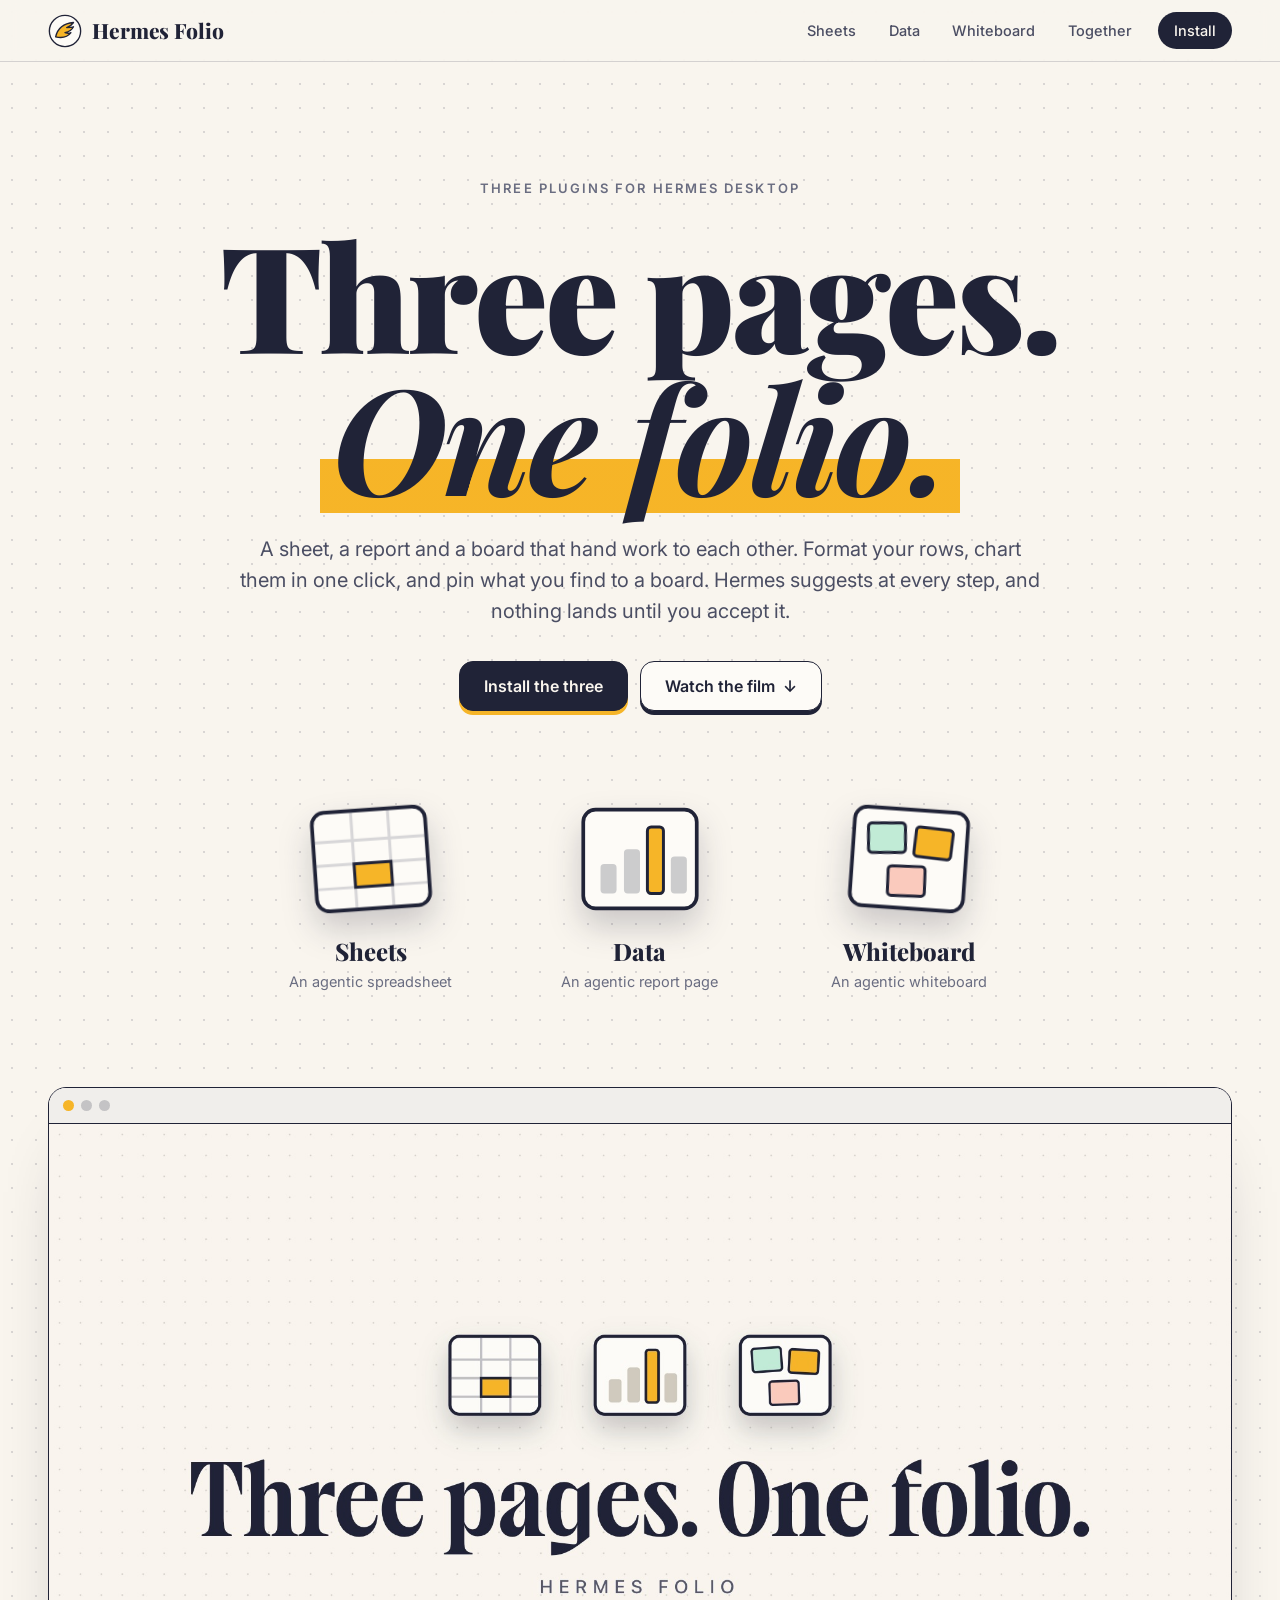
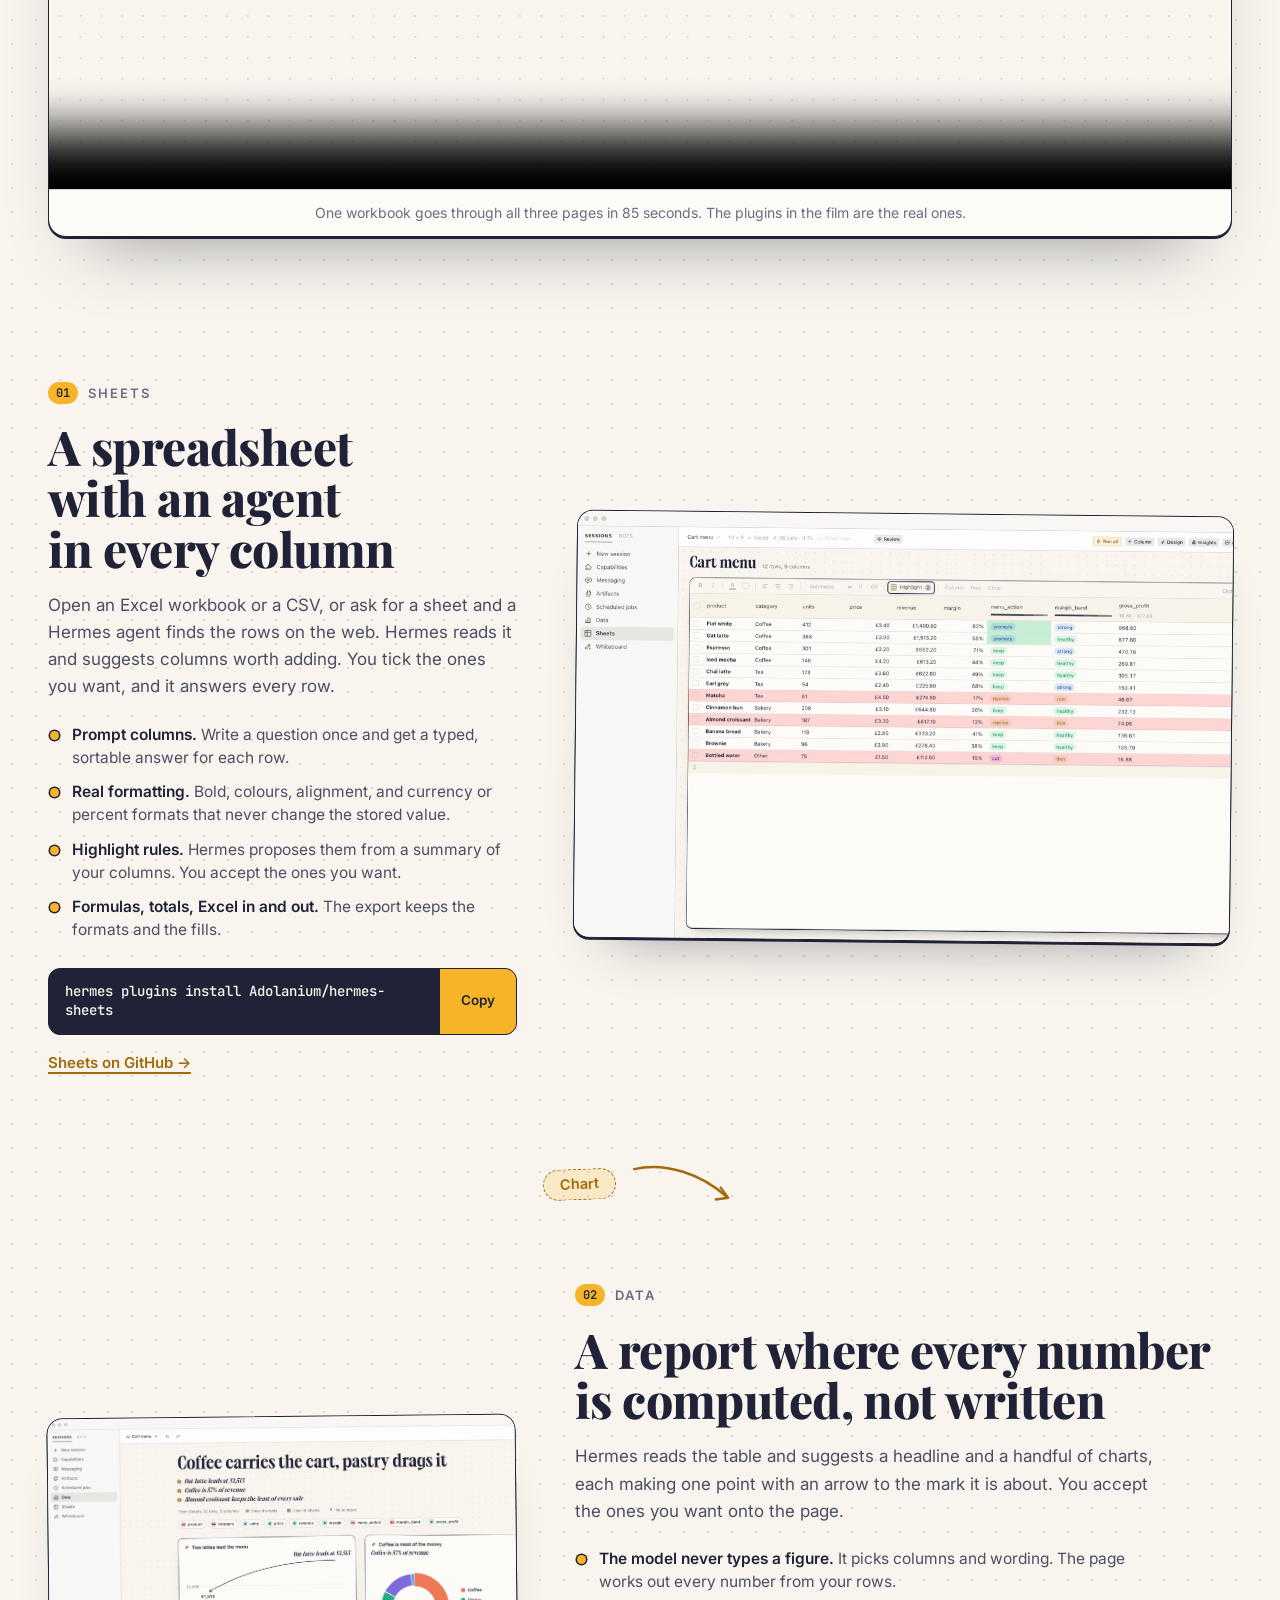
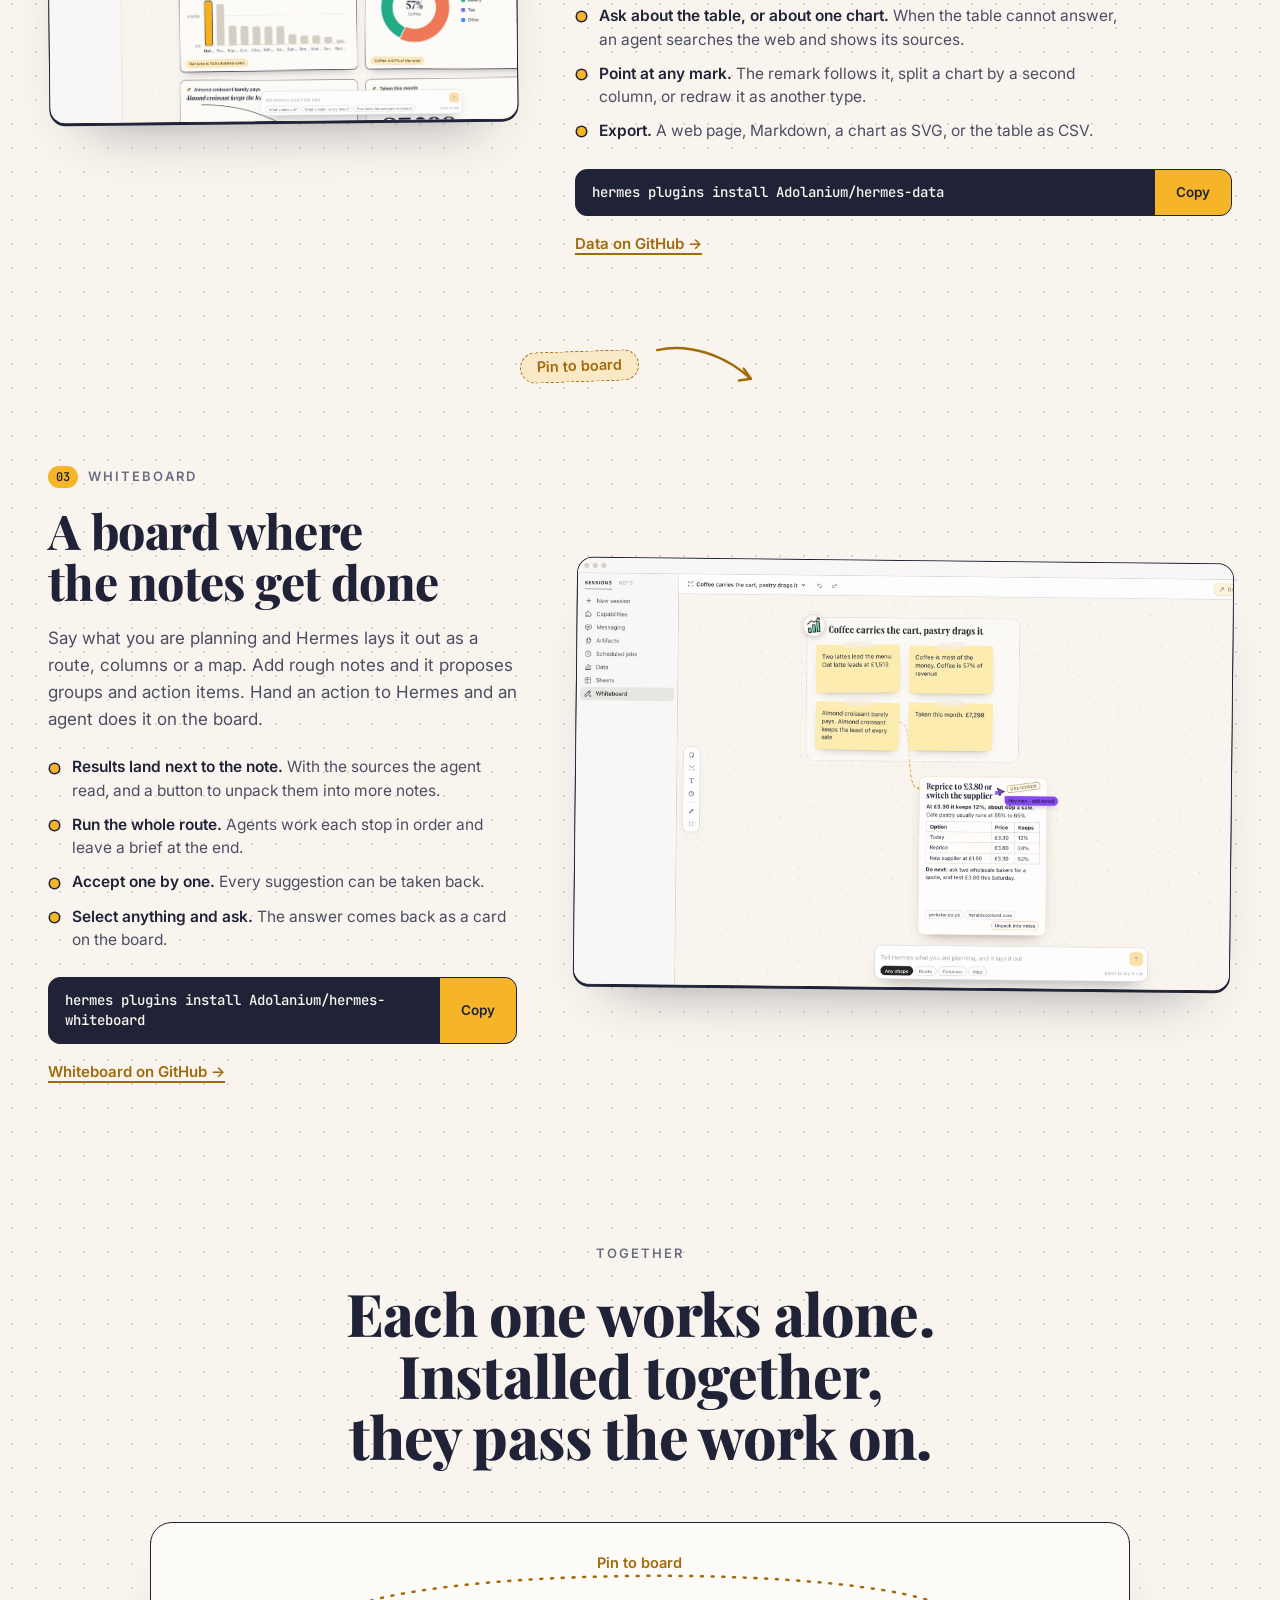
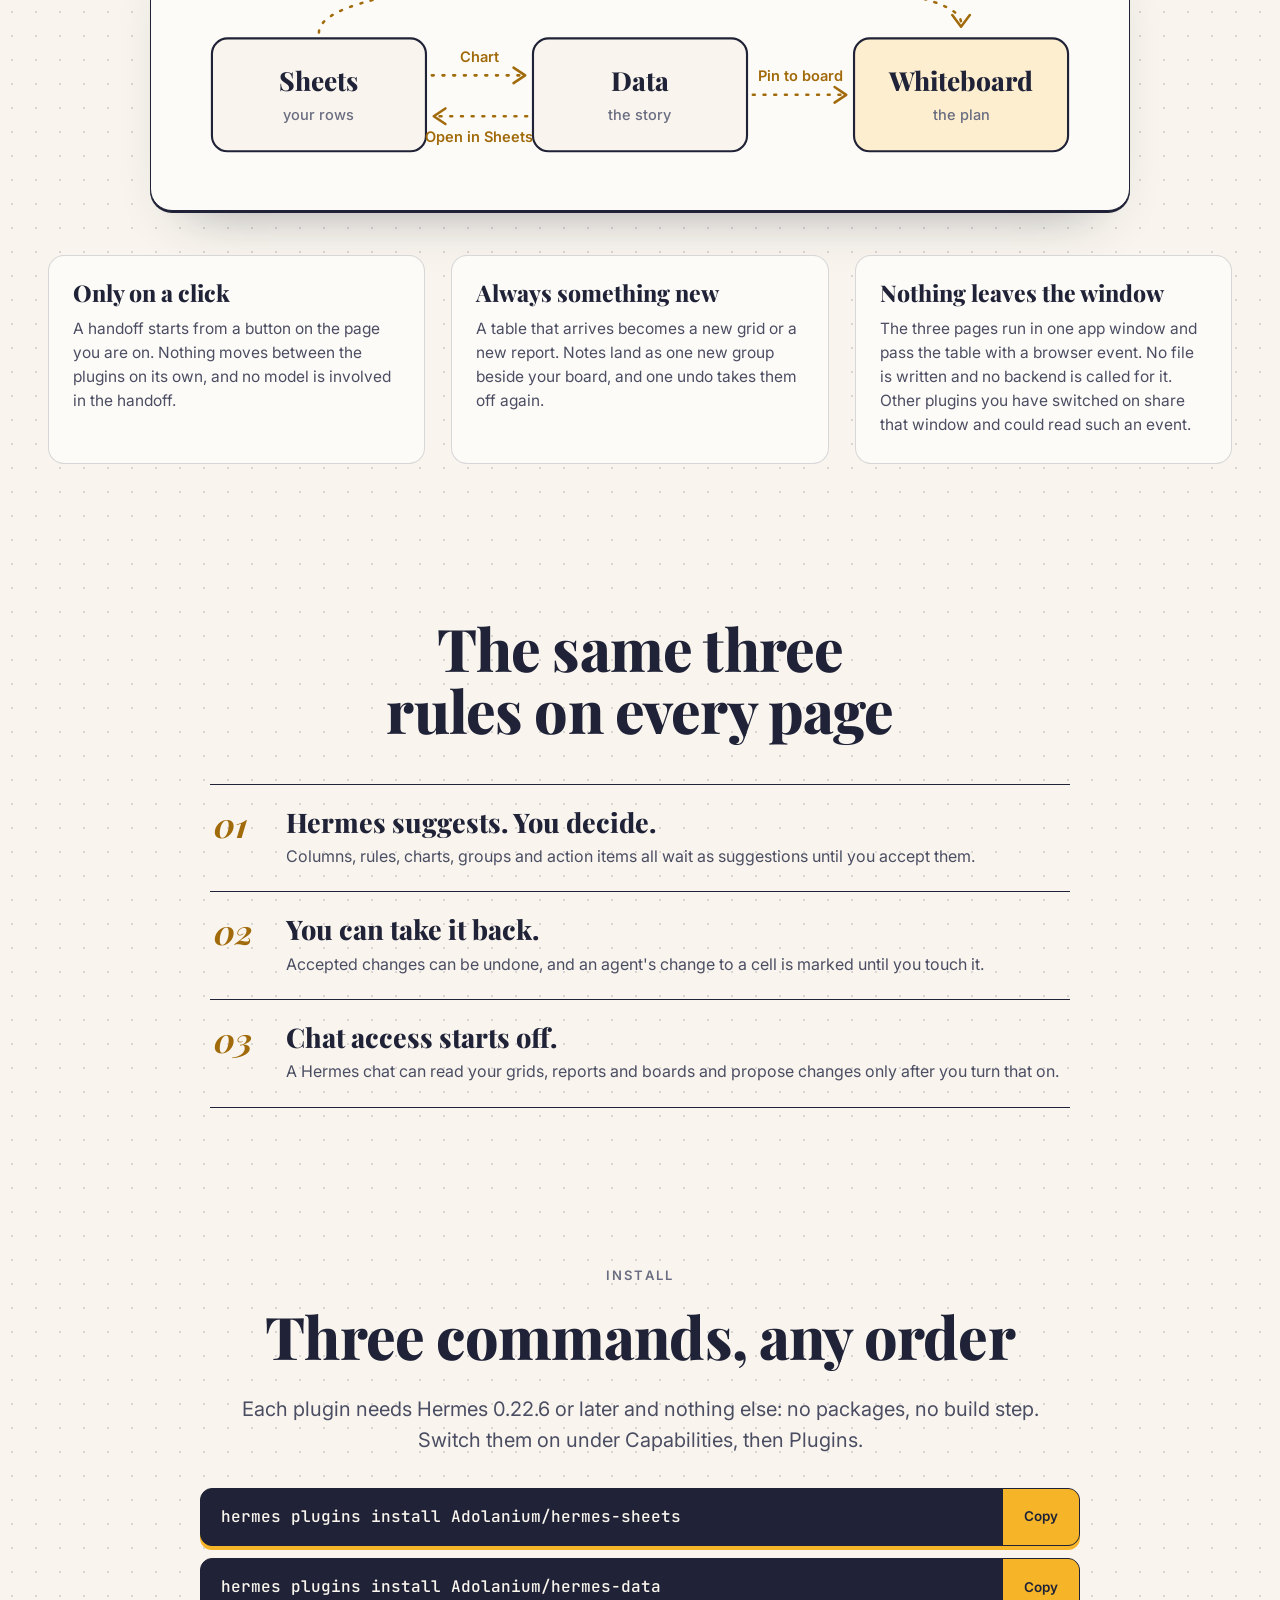
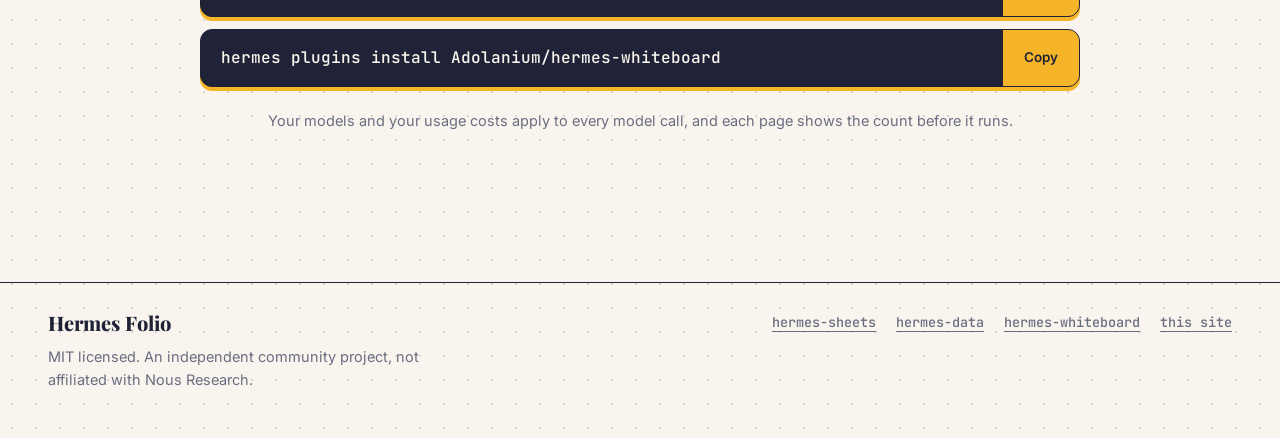
==== index.html @ 2a972bd6 "Hermes Folio: a site for Sheets, Data and Whiteboard" ====
<!doctype html>
<html lang="en">
<head>
<meta charset="utf-8">
<meta name="viewport" content="width=device-width, initial-scale=1">
<title>Hermes Folio: Sheets, Data and Whiteboard for Hermes Desktop</title>
<meta name="description" content="Three plugins for Hermes Desktop that hand work to each other. Format a sheet, chart it in one click, and pin the findings to a board. Hermes suggests, you decide.">
<meta property="og:title" content="Hermes Folio">
<meta property="og:description" content="Sheets, Data and Whiteboard for Hermes Desktop. Three pages, one folio.">
<meta property="og:image" content="https://adolanium.github.io/hermes-folio/assets/og.jpg">
<meta property="og:type" content="website">
<meta name="twitter:card" content="summary_large_image">
<link rel="icon" href="assets/mark.svg" type="image/svg+xml">
<link rel="preconnect" href="https://fonts.googleapis.com">
<link rel="preconnect" href="https://fonts.gstatic.com" crossorigin>
<link href="https://fonts.googleapis.com/css2?family=Playfair+Display:ital,wght@0,800;0,900;1,700&family=Inter:wght@400;500;600&family=JetBrains+Mono:wght@500&display=swap" rel="stylesheet">
<link rel="stylesheet" href="site.css">
</head>
<body>
<a class="skip" href="#main">Skip to content</a>

<header class="top">
  <a class="brand" href="#" aria-label="Hermes Folio, home">
    <svg viewBox="0 0 40 40" aria-hidden="true"><circle cx="20" cy="20" r="18.4" class="m-disc"/><path d="M9 27c2-9 9-16 21-17-2 3-5 5-8 6 3 0 6 0 8-1-2 4-6 6-10 7 3 1 5 1 7 0-3 4-9 7-18 5Z" class="m-wing"/></svg>
    <span>Hermes Folio</span>
  </a>
  <nav aria-label="Sections">
    <a href="#sheets">Sheets</a>
    <a href="#data">Data</a>
    <a href="#whiteboard">Whiteboard</a>
    <a href="#together">Together</a>
    <a href="#install" class="pill">Install</a>
  </nav>
</header>

<main id="main">
  <section class="hero">
    <p class="eyebrow">Three plugins for Hermes Desktop</p>
    <h1>Three pages.<br><em>One folio.</em></h1>
    <p class="lede">A sheet, a report and a board that hand work to each other. Format your rows, chart them in one click, and pin what you find to a board. Hermes suggests at every step, and nothing lands until you accept it.</p>
    <div class="actions">
      <a class="btn solid" href="#install">Install the three</a>
      <a class="btn line" href="#film">Watch the film <span aria-hidden="true">↓</span></a>
    </div>
    <ul class="trio" aria-label="The three plugins">
      <li><a href="#sheets"><svg viewBox="0 0 120 120" aria-hidden="true"><rect x="14" y="20" width="92" height="80" rx="10" class="t-paper"/><path d="M14 44h92M14 63h92M14 82h92M46 20v80M76 20v80" class="t-rule"/><rect x="46" y="63" width="30" height="19" class="t-gold"/></svg><b>Sheets</b><span>An agentic spreadsheet</span></a></li>
      <li><a href="#data"><svg viewBox="0 0 120 120" aria-hidden="true"><rect x="14" y="20" width="92" height="80" rx="10" class="t-paper"/><rect x="28" y="64" width="13" height="24" rx="3" class="t-bar"/><rect x="47" y="52" width="13" height="36" rx="3" class="t-bar"/><rect x="66" y="34" width="13" height="54" rx="3" class="t-gold"/><rect x="85" y="58" width="13" height="30" rx="3" class="t-bar"/></svg><b>Data</b><span>An agentic report page</span></a></li>
      <li><a href="#whiteboard"><svg viewBox="0 0 120 120" aria-hidden="true"><rect x="14" y="20" width="92" height="80" rx="10" class="t-paper"/><rect x="26" y="32" width="30" height="24" rx="3" class="t-mint" transform="rotate(-4 41 44)"/><rect x="64" y="34" width="30" height="24" rx="3" class="t-gold" transform="rotate(3 79 46)"/><rect x="44" y="66" width="30" height="24" rx="3" class="t-peach" transform="rotate(-2 59 78)"/></svg><b>Whiteboard</b><span>An agentic whiteboard</span></a></li>
    </ul>
  </section>

  <section class="film" id="film" aria-labelledby="film-h">
    <h2 id="film-h" class="sr">The film</h2>
    <figure class="window">
      <div class="chrome" aria-hidden="true"><i></i><i></i><i></i></div>
      <video controls playsinline preload="metadata" poster="assets/film-poster.jpg">
        <source src="assets/hermes-folio.mp4" type="video/mp4">
        Your browser cannot play this video. <a href="assets/hermes-folio.mp4">Download the film</a>.
      </video>
      <figcaption>One workbook goes through all three pages in 85 seconds. The plugins in the film are the real ones.</figcaption>
    </figure>
  </section>

  <section class="plugin" id="sheets" aria-labelledby="sheets-h">
    <div class="copy">
      <p class="eyebrow"><span class="num">01</span> Sheets</p>
      <h2 id="sheets-h">A spreadsheet with an agent in every column</h2>
      <p>Open an Excel workbook or a CSV, or ask for a sheet and a Hermes agent finds the rows on the web. Hermes reads it and suggests columns worth adding. You tick the ones you want, and it answers every row.</p>
      <ul class="points">
        <li><b>Prompt columns.</b> Write a question once and get a typed, sortable answer for each row.</li>
        <li><b>Real formatting.</b> Bold, colours, alignment, and currency or percent formats that never change the stored value.</li>
        <li><b>Highlight rules.</b> Hermes proposes them from a summary of your columns. You accept the ones you want.</li>
        <li><b>Formulas, totals, Excel in and out.</b> The export keeps the formats and the fills.</li>
      </ul>
      <div class="cmd"><code>hermes plugins install Adolanium/hermes-sheets</code><button type="button" data-copy="hermes plugins install Adolanium/hermes-sheets">Copy</button></div>
      <a class="more" href="https://github.com/Adolanium/hermes-sheets">Sheets on GitHub <span aria-hidden="true">→</span></a>
    </div>
    <figure class="shot"><img src="assets/sheets.jpg" width="2400" height="1322" loading="lazy" alt="The Sheets page: a coffee cart menu with pound and percent formats, three columns filled by Hermes, and two rows highlighted red by a rule"></figure>
  </section>

  <div class="hand" aria-hidden="true"><span>Chart</span><svg viewBox="0 0 120 40"><path d="M4 20C34 2 76 2 110 18" /><path d="M100 10l11 8-12 6" /></svg></div>

  <section class="plugin flip" id="data" aria-labelledby="data-h">
    <div class="copy">
      <p class="eyebrow"><span class="num">02</span> Data</p>
      <h2 id="data-h">A report where every number is computed, not written</h2>
      <p>Hermes reads the table and suggests a headline and a handful of charts, each making one point with an arrow to the mark it is about. You accept the ones you want onto the page.</p>
      <ul class="points">
        <li><b>The model never types a figure.</b> It picks columns and wording. The page works out every number from your rows.</li>
        <li><b>Ask about the table, or about one chart.</b> When the table cannot answer, an agent searches the web and shows its sources.</li>
        <li><b>Point at any mark.</b> The remark follows it, split a chart by a second column, or redraw it as another type.</li>
        <li><b>Export.</b> A web page, Markdown, a chart as SVG, or the table as CSV.</li>
      </ul>
      <div class="cmd"><code>hermes plugins install Adolanium/hermes-data</code><button type="button" data-copy="hermes plugins install Adolanium/hermes-data">Copy</button></div>
      <a class="more" href="https://github.com/Adolanium/hermes-data">Data on GitHub <span aria-hidden="true">→</span></a>
    </div>
    <figure class="shot"><img src="assets/data.jpg" width="2400" height="1322" loading="lazy" alt="The Data page: the headline Coffee carries the cart, pastry drags it, above charts of revenue by product and by category"></figure>
  </section>

  <div class="hand right" aria-hidden="true"><span>Pin to board</span><svg viewBox="0 0 120 40"><path d="M4 20C34 2 76 2 110 18" /><path d="M100 10l11 8-12 6" /></svg></div>

  <section class="plugin" id="whiteboard" aria-labelledby="whiteboard-h">
    <div class="copy">
      <p class="eyebrow"><span class="num">03</span> Whiteboard</p>
      <h2 id="whiteboard-h">A board where the notes get done</h2>
      <p>Say what you are planning and Hermes lays it out as a route, columns or a map. Add rough notes and it proposes groups and action items. Hand an action to Hermes and an agent does it on the board.</p>
      <ul class="points">
        <li><b>Results land next to the note.</b> With the sources the agent read, and a button to unpack them into more notes.</li>
        <li><b>Run the whole route.</b> Agents work each stop in order and leave a brief at the end.</li>
        <li><b>Accept one by one.</b> Every suggestion can be taken back.</li>
        <li><b>Select anything and ask.</b> The answer comes back as a card on the board.</li>
      </ul>
      <div class="cmd"><code>hermes plugins install Adolanium/hermes-whiteboard</code><button type="button" data-copy="hermes plugins install Adolanium/hermes-whiteboard">Copy</button></div>
      <a class="more" href="https://github.com/Adolanium/hermes-whiteboard">Whiteboard on GitHub <span aria-hidden="true">→</span></a>
    </div>
    <figure class="shot"><img src="assets/whiteboard.jpg" width="2400" height="1322" loading="lazy" alt="The Whiteboard page: four notes pinned from a report, and a result card an agent delivered next to one of them, with a small price table and its sources"></figure>
  </section>

  <section class="together" id="together" aria-labelledby="together-h">
    <p class="eyebrow">Together</p>
    <h2 id="together-h">Each one works alone. Installed together, they pass the work on.</h2>
    <div class="flow" role="img" aria-label="Sheets sends tables to Data with Chart and rows to Whiteboard with Pin to board. Data sends tables back to Sheets with Open in Sheets and chart findings to Whiteboard with Pin to board.">
      <svg viewBox="0 0 960 250" aria-hidden="true">
        <g class="f-node" transform="translate(40 96)"><rect width="220" height="116" rx="16"/><text x="110" y="54">Sheets</text><text x="110" y="84" class="f-sub">your rows</text></g>
        <g class="f-node" transform="translate(370 96)"><rect width="220" height="116" rx="16"/><text x="110" y="54">Data</text><text x="110" y="84" class="f-sub">the story</text></g>
        <g class="f-node gold" transform="translate(700 96)"><rect width="220" height="116" rx="16"/><text x="110" y="54">Whiteboard</text><text x="110" y="84" class="f-sub">the plan</text></g>
        <path class="f-line" d="M266 134h92"/><path class="f-tip" d="M350 126l12 8-12 8"/>
        <text x="315" y="120" class="f-label">Chart</text>
        <path class="f-line" d="M364 176h-92"/><path class="f-tip" d="M280 168l-12 8 12 8"/>
        <text x="315" y="202" class="f-label">Open in Sheets</text>
        <path class="f-line" d="M596 154h92"/><path class="f-tip" d="M680 146l12 8-12 8"/>
        <text x="645" y="140" class="f-label">Pin to board</text>
        <path class="f-line" d="M150 90C150 14 810 14 810 80"/><path class="f-tip" d="M801 72l9 12 9-12"/>
        <text x="480" y="24" class="f-label">Pin to board</text>
      </svg>
    </div>
    <div class="facts">
      <article>
        <h3>Only on a click</h3>
        <p>A handoff starts from a button on the page you are on. Nothing moves between the plugins on its own, and no model is involved in the handoff.</p>
      </article>
      <article>
        <h3>Always something new</h3>
        <p>A table that arrives becomes a new grid or a new report. Notes land as one new group beside your board, and one undo takes them off again.</p>
      </article>
      <article>
        <h3>Nothing leaves the window</h3>
        <p>The three pages run in one app window and pass the table with a browser event. No file is written and no backend is called for it. Other plugins you have switched on share that window and could read such an event.</p>
      </article>
    </div>
  </section>

  <section class="rules" aria-labelledby="rules-h">
    <h2 id="rules-h">The same three rules on every page</h2>
    <ol>
      <li><b>Hermes suggests. You decide.</b><span>Columns, rules, charts, groups and action items all wait as suggestions until you accept them.</span></li>
      <li><b>You can take it back.</b><span>Accepted changes can be undone, and an agent's change to a cell is marked until you touch it.</span></li>
      <li><b>Chat access starts off.</b><span>A Hermes chat can read your grids, reports and boards and propose changes only after you turn that on.</span></li>
    </ol>
  </section>

  <section class="install" id="install" aria-labelledby="install-h">
    <p class="eyebrow">Install</p>
    <h2 id="install-h">Three commands, any order</h2>
    <p class="lede">Each plugin needs Hermes 0.22.6 or later and nothing else: no packages, no build step. Switch them on under Capabilities, then Plugins.</p>
    <div class="cmds">
      <div class="cmd big"><code>hermes plugins install Adolanium/hermes-sheets</code><button type="button" data-copy="hermes plugins install Adolanium/hermes-sheets">Copy</button></div>
      <div class="cmd big"><code>hermes plugins install Adolanium/hermes-data</code><button type="button" data-copy="hermes plugins install Adolanium/hermes-data">Copy</button></div>
      <div class="cmd big"><code>hermes plugins install Adolanium/hermes-whiteboard</code><button type="button" data-copy="hermes plugins install Adolanium/hermes-whiteboard">Copy</button></div>
    </div>
    <p class="fine">Your models and your usage costs apply to every model call, and each page shows the count before it runs.</p>
  </section>
</main>

<footer>
  <div>
    <b>Hermes Folio</b>
    <p>MIT licensed. An independent community project, not affiliated with Nous Research.</p>
  </div>
  <nav aria-label="Repositories">
    <a href="https://github.com/Adolanium/hermes-sheets">hermes-sheets</a>
    <a href="https://github.com/Adolanium/hermes-data">hermes-data</a>
    <a href="https://github.com/Adolanium/hermes-whiteboard">hermes-whiteboard</a>
    <a href="https://github.com/Adolanium/hermes-folio">this site</a>
  </nav>
</footer>

<script>
document.addEventListener('click', async event => {
  const button = event.target.closest('[data-copy]')

  if (!button) {
    return
  }

  try {
    await navigator.clipboard.writeText(button.dataset.copy)
    button.textContent = 'Copied'
  } catch {
    button.textContent = 'Select it'
    getSelection().selectAllChildren(button.previousElementSibling)
  }

  setTimeout(() => (button.textContent = 'Copy'), 1600)
})
</script>
</body>
</html>
---- site.css ----
:root {
  --paper: hsl(40 44% 95.5%);
  --card: hsl(42 60% 98%);
  --ink: hsl(232 26% 17%);
  --ink-2: hsl(232 14% 34%);
  --ink-3: hsl(232 10% 46%);
  --rule: hsl(232 20% 30% / .2);
  --dot: hsl(232 26% 17% / .15);
  --gold: hsl(41 92% 56%);
  --gold-deep: hsl(38 86% 34%);
  --gold-wash: hsl(41 96% 62% / .22);
  --mint: hsl(150 52% 84%);
  --peach: hsl(13 86% 86%);
  --shadow: hsl(232 40% 12% / .45);
  --display: 'Playfair Display', 'Collapse', ui-serif, Georgia, serif;
  --sans: 'Inter', -apple-system, BlinkMacSystemFont, 'Segoe UI', system-ui, sans-serif;
  --mono: 'JetBrains Mono', ui-monospace, 'SF Mono', Menlo, monospace;
  --gutter: clamp(16px, 4vw, 48px);
  --wide: 1240px;
  color-scheme: light;
}

@media (prefers-color-scheme: dark) {
  :root:not([data-theme="light"]) {
    --paper: hsl(228 14% 11%);
    --card: hsl(228 14% 15%);
    --ink: hsl(40 36% 92%);
    --ink-2: hsl(40 14% 74%);
    --ink-3: hsl(40 8% 60%);
    --rule: hsl(40 30% 90% / .16);
    --dot: hsl(40 30% 90% / .12);
    --gold-deep: hsl(41 92% 68%);
    --gold-wash: hsl(41 96% 62% / .16);
    --shadow: hsl(0 0% 0% / .7);
    color-scheme: dark;
  }
}

:root[data-theme="dark"] {
  --paper: hsl(228 14% 11%);
  --card: hsl(228 14% 15%);
  --ink: hsl(40 36% 92%);
  --ink-2: hsl(40 14% 74%);
  --ink-3: hsl(40 8% 60%);
  --rule: hsl(40 30% 90% / .16);
  --dot: hsl(40 30% 90% / .12);
  --gold-deep: hsl(41 92% 68%);
  --gold-wash: hsl(41 96% 62% / .16);
  --shadow: hsl(0 0% 0% / .7);
  color-scheme: dark;
}

* { box-sizing: border-box; }
html { scroll-behavior: smooth; scroll-padding-top: 84px; -webkit-text-size-adjust: 100%; }
body {
  margin: 0;
  background-color: var(--paper);
  background-image: radial-gradient(var(--dot) 1.1px, transparent 1.5px);
  background-size: 24px 24px;
  color: var(--ink);
  font: 400 17px/1.6 var(--sans);
  -webkit-font-smoothing: antialiased;
  overflow-x: hidden;
}
img, video, svg { display: block; max-width: 100%; }
a { color: inherit; }
h1, h2, h3, p, ul, ol, figure { margin: 0; padding: 0; }
ul, ol { list-style: none; }
:focus-visible { outline: 2.5px solid var(--gold); outline-offset: 3px; border-radius: 6px; }
.sr { position: absolute; width: 1px; height: 1px; overflow: hidden; clip-path: inset(50%); white-space: nowrap; }
.skip { position: absolute; left: 12px; top: -60px; z-index: 30; padding: 10px 16px; border-radius: 10px; background: var(--ink); color: var(--paper); text-decoration: none; }
.skip:focus { top: 12px; }

/* ---------------------------------------------------------------- top bar */
.top {
  position: sticky; top: 0; z-index: 20;
  display: flex; align-items: center; justify-content: space-between; gap: 16px;
  padding: 12px var(--gutter);
  background: color-mix(in srgb, var(--paper) 86%, transparent);
  backdrop-filter: blur(10px); -webkit-backdrop-filter: blur(10px);
  border-bottom: 1px solid var(--rule);
}
.brand { display: inline-flex; align-items: center; gap: 10px; text-decoration: none; font: 800 21px/1 var(--display); letter-spacing: -.005em; white-space: nowrap; }
.brand svg { width: 34px; height: 34px; flex-shrink: 0; }
.m-disc { fill: var(--card); stroke: var(--ink); stroke-width: 1.6; }
.m-wing { fill: var(--gold); stroke: var(--ink); stroke-width: 1.6; stroke-linejoin: round; }
.top nav { display: flex; align-items: center; gap: clamp(4px, 1.6vw, 22px); font-size: 14.5px; font-weight: 500; }
.top nav a { padding: 7px 6px; text-decoration: none; color: var(--ink-2); border-radius: 8px; transition: color .15s; }
.top nav a:hover { color: var(--ink); }
.top nav .pill { padding: 7px 16px; border-radius: 99px; background: var(--ink); color: var(--paper); }
.top nav .pill:hover { color: var(--paper); opacity: .88; }
@media (max-width: 720px) { .top nav a:not(.pill) { display: none; } }

/* ---------------------------------------------------------------- hero */
main > section { padding: 0 var(--gutter); }
.hero { max-width: var(--wide); margin: 0 auto; padding-top: clamp(48px, 9vw, 112px); text-align: center; }
.eyebrow { display: inline-flex; align-items: center; gap: 10px; font: 600 13px/1 var(--sans); letter-spacing: .16em; text-transform: uppercase; color: var(--ink-3); }
.eyebrow .num { display: inline-grid; place-items: center; min-width: 30px; height: 22px; padding: 0 7px; border-radius: 99px; background: var(--gold); color: hsl(232 26% 17%); font: 600 12px/1 var(--mono); letter-spacing: 0; }
.hero h1 { margin-top: 22px; font: 900 clamp(52px, 11.5vw, 148px)/.96 var(--display); letter-spacing: -.022em; text-wrap: balance; }
.hero h1 em { font-style: italic; font-weight: 700; background: linear-gradient(transparent 62%, var(--gold) 62%, var(--gold) 90%, transparent 90%); padding: 0 .08em; margin: 0 -.08em; }
.lede { max-width: 62ch; margin: 28px auto 0; font-size: clamp(17px, 1.6vw, 20px); line-height: 1.55; color: var(--ink-2); text-wrap: pretty; }
.actions { display: flex; flex-wrap: wrap; justify-content: center; gap: 12px; margin-top: 34px; }
.btn { display: inline-flex; align-items: center; gap: 8px; height: 50px; padding: 0 24px; border-radius: 14px; border: 1.6px solid var(--ink); font: 600 16px/1 var(--sans); text-decoration: none; transition: transform .18s cubic-bezier(.2, 1.4, .4, 1), box-shadow .18s; }
.btn.solid { background: var(--ink); color: var(--paper); box-shadow: 0 4px 0 var(--gold); }
.btn.line { background: var(--card); box-shadow: 0 4px 0 var(--ink); }
.btn:hover { transform: translateY(-2px); }
.btn.solid:hover { box-shadow: 0 6px 0 var(--gold); }
.btn.line:hover { box-shadow: 0 6px 0 var(--ink); }
.btn:active { transform: translateY(2px); box-shadow: 0 2px 0 var(--ink); }

.trio { display: grid; grid-template-columns: repeat(3, minmax(0, 1fr)); gap: clamp(10px, 2.4vw, 28px); max-width: 780px; margin: clamp(40px, 6vw, 68px) auto 0; }
.trio a { display: grid; justify-items: center; gap: 4px; padding: 6px; text-decoration: none; border-radius: 18px; }
.trio svg { width: min(100%, 148px); filter: drop-shadow(0 16px 16px hsl(232 40% 12% / .2)); transition: transform .35s cubic-bezier(.2, 1.5, .4, 1); }
.trio li:nth-child(1) svg { transform: rotate(-4deg); }
.trio li:nth-child(3) svg { transform: rotate(4deg); }
.trio a:hover svg { transform: translateY(-8px) rotate(0deg); }
.trio b { font: 800 clamp(18px, 2.2vw, 24px)/1.2 var(--display); }
.trio span { font-size: clamp(12.5px, 1.3vw, 14.5px); color: var(--ink-3); }
.t-paper { fill: var(--card); stroke: var(--ink); stroke-width: 3; }
.t-rule { fill: none; stroke: var(--rule); stroke-width: 2.4; }
.t-bar { fill: color-mix(in srgb, var(--ink) 22%, var(--card)); }
.t-gold { fill: var(--gold); stroke: var(--ink); stroke-width: 2.4; }
.t-mint { fill: var(--mint); stroke: var(--ink); stroke-width: 2.4; }
.t-peach { fill: var(--peach); stroke: var(--ink); stroke-width: 2.4; }

/* ---------------------------------------------------------------- film */
.film { max-width: calc(var(--wide) + 2 * var(--gutter)); margin: clamp(48px, 7vw, 88px) auto 0; }
.window { border-radius: 18px; overflow: hidden; background: var(--card); border: 1.8px solid var(--ink); box-shadow: 0 2px 0 var(--ink), 0 40px 70px -40px var(--shadow); }
.chrome { display: flex; gap: 7px; padding: 12px 14px; border-bottom: 1.8px solid var(--ink); background: color-mix(in srgb, var(--ink) 6%, var(--card)); }
.chrome i { width: 11px; height: 11px; border-radius: 99px; background: color-mix(in srgb, var(--ink) 26%, var(--card)); }
.chrome i:first-child { background: var(--gold); }
.window video { width: 100%; aspect-ratio: 16 / 9; background: hsl(36 46% 88%); }
figcaption { padding: 12px 18px; border-top: 1px solid var(--rule); font-size: 14px; color: var(--ink-3); text-align: center; }

/* ---------------------------------------------------------------- plugin sections */
.plugin { display: grid; grid-template-columns: minmax(0, 5fr) minmax(0, 7fr); align-items: center; gap: clamp(24px, 4.5vw, 64px); max-width: calc(var(--wide) + 2 * var(--gutter)); margin: clamp(72px, 11vw, 150px) auto 0; }
.plugin.flip .copy { order: 2; }
.plugin h2 { margin-top: 16px; font: 800 clamp(30px, 3.8vw, 48px)/1.06 var(--display); letter-spacing: -.012em; text-wrap: balance; }
.plugin .copy > p:not(.eyebrow) { margin-top: 18px; color: var(--ink-2); max-width: 54ch; }
.points { display: grid; gap: 11px; margin-top: 22px; }
.points li { position: relative; padding-left: 24px; font-size: 15.5px; line-height: 1.5; color: var(--ink-2); max-width: 56ch; }
.points li::before { content: ''; position: absolute; left: 2px; top: .52em; width: 9px; height: 9px; border-radius: 99px; background: var(--gold); box-shadow: 0 0 0 1.5px var(--ink); }
.points b { color: var(--ink); font-weight: 600; }
.cmd { display: flex; align-items: stretch; margin-top: 26px; max-width: 100%; border-radius: 12px; overflow: hidden; background: hsl(232 26% 17%); border: 1.6px solid hsl(232 26% 17%); }
.cmd code { flex: 1; min-width: 0; padding: 13px 16px; overflow-wrap: anywhere; font: 500 14px/1.4 var(--mono); color: hsl(40 60% 96%); scrollbar-width: none; }
.cmd code::-webkit-scrollbar { display: none; }
.cmd button { flex-shrink: 0; min-width: 76px; padding: 0 16px; border: 0; background: var(--gold); color: hsl(232 26% 17%); font: 600 13.5px/1 var(--sans); cursor: pointer; transition: filter .15s; }
.cmd button:hover { filter: brightness(1.08); }
.more { display: inline-block; margin-top: 16px; font-weight: 600; font-size: 15px; color: var(--gold-deep); text-decoration-thickness: 1.5px; text-underline-offset: 4px; }
.shot { border-radius: 16px; overflow: hidden; border: 1.8px solid var(--ink); background: var(--card); box-shadow: 0 2px 0 var(--ink), 0 34px 60px -38px var(--shadow); transform: rotate(.6deg); transition: transform .5s cubic-bezier(.2, 1.2, .3, 1); }
.flip .shot { transform: rotate(-.6deg); }
.shot:hover { transform: rotate(0deg) scale(1.012); }
.shot img { width: 100%; height: auto; aspect-ratio: 16 / 10.4; object-fit: cover; object-position: left top; }
@media (max-width: 900px) {
  .plugin { grid-template-columns: minmax(0, 1fr); }
  .plugin.flip .copy { order: 0; }
  .shot, .flip .shot { transform: none; }
}

/* The handoff between two sections: a hand-drawn arrow with the button's name. */
.hand { display: flex; align-items: center; justify-content: center; gap: 12px; max-width: var(--wide); margin: clamp(52px, 7vw, 90px) auto calc(-1 * clamp(28px, 5vw, 70px)); padding: 0 var(--gutter); color: var(--gold-deep); }
.hand span { padding: 7px 16px; border-radius: 99px; border: 1.6px dashed currentColor; background: var(--gold-wash); font: 600 14.5px/1 var(--sans); white-space: nowrap; transform: rotate(-2deg); }
.hand svg { width: 110px; height: 38px; fill: none; stroke: currentColor; stroke-width: 2.6; stroke-linecap: round; stroke-linejoin: round; transform: rotate(18deg); }
.hand.right svg { transform: rotate(18deg) scaleX(1); }

/* ---------------------------------------------------------------- together */
.together { max-width: calc(var(--wide) + 2 * var(--gutter)); margin: clamp(84px, 12vw, 160px) auto 0; text-align: center; }
.together h2, .rules h2, .install h2 { max-width: 20ch; margin: 16px auto 0; font: 800 clamp(32px, 4.6vw, 60px)/1.04 var(--display); letter-spacing: -.014em; text-wrap: balance; }
.flow { margin: clamp(30px, 5vw, 56px) auto 0; max-width: 980px; padding: clamp(8px, 2vw, 22px); border-radius: 22px; background: var(--card); border: 1.8px solid var(--ink); box-shadow: 0 2px 0 var(--ink), 0 30px 54px -36px var(--shadow); overflow-x: auto; }
.flow svg { min-width: 620px; width: 100%; height: auto; font-family: var(--sans); }
.f-node rect { fill: var(--paper); stroke: var(--ink); stroke-width: 2.2; }
.f-node.gold rect { fill: var(--gold-wash); }
.f-node text { fill: var(--ink); font: 800 27px var(--display); text-anchor: middle; }
.f-node .f-sub { fill: var(--ink-3); font: 500 15px var(--sans); }
.f-line, .f-tip { fill: none; stroke: var(--gold-deep); stroke-width: 2.6; stroke-linecap: round; stroke-linejoin: round; }
.f-line { stroke-dasharray: 2 9; }
.f-label { fill: var(--gold-deep); font: 600 15px var(--sans); text-anchor: middle; }
.facts { display: grid; grid-template-columns: repeat(3, minmax(0, 1fr)); gap: clamp(14px, 2.2vw, 26px); margin-top: clamp(26px, 4vw, 44px); text-align: left; }
.facts article { padding: 24px 24px 26px; border-radius: 16px; background: var(--card); border: 1.4px solid var(--rule); }
.facts h3 { font: 800 23px/1.15 var(--display); }
.facts p { margin-top: 10px; font-size: 15.5px; line-height: 1.55; color: var(--ink-2); }
@media (max-width: 860px) { .facts { grid-template-columns: minmax(0, 1fr); } }

/* ---------------------------------------------------------------- rules */
.rules { max-width: calc(var(--wide) + 2 * var(--gutter)); margin: clamp(84px, 12vw, 160px) auto 0; text-align: center; }
.rules ol { counter-reset: rule; display: grid; gap: 0; max-width: 860px; margin: clamp(26px, 4vw, 44px) auto 0; text-align: left; border-top: 1.6px solid var(--ink); }
.rules li { counter-increment: rule; display: grid; grid-template-columns: 64px minmax(0, 1fr); column-gap: 8px; padding: 22px 4px; border-bottom: 1.6px solid var(--ink); }
.rules li::before { content: '0' counter(rule); grid-row: span 2; font: italic 700 34px/1 var(--display); color: var(--gold-deep); }
.rules b { font: 800 clamp(21px, 2.4vw, 27px)/1.15 var(--display); }
.rules span { margin-top: 6px; color: var(--ink-2); font-size: 16px; }

/* ---------------------------------------------------------------- install */
.install { max-width: calc(880px + 2 * var(--gutter)); margin: clamp(84px, 12vw, 160px) auto 0; text-align: center; }
.cmds { display: grid; gap: 12px; margin-top: 32px; text-align: left; }
.cmd.big { margin-top: 0; box-shadow: 0 4px 0 var(--gold); }
.cmd.big code { padding: 17px 20px; font-size: clamp(13px, 1.7vw, 16px); }
.fine { margin-top: 22px; font-size: 14.5px; color: var(--ink-3); }

footer { display: flex; flex-wrap: wrap; align-items: flex-start; justify-content: space-between; gap: 22px 40px; max-width: calc(var(--wide) + 2 * var(--gutter)); margin: clamp(84px, 12vw, 150px) auto 0; padding: 30px var(--gutter) 46px; border-top: 1.6px solid var(--ink); font-size: 14.5px; color: var(--ink-3); }
footer b { font: 800 20px/1 var(--display); color: var(--ink); }
footer p { margin-top: 8px; max-width: 46ch; }
footer nav { display: flex; flex-wrap: wrap; gap: 6px 20px; font: 500 13.5px var(--mono); }
footer nav a { text-underline-offset: 4px; }

@media (prefers-reduced-motion: reduce) {
  html { scroll-behavior: auto; }
  * { transition: none !important; }
}
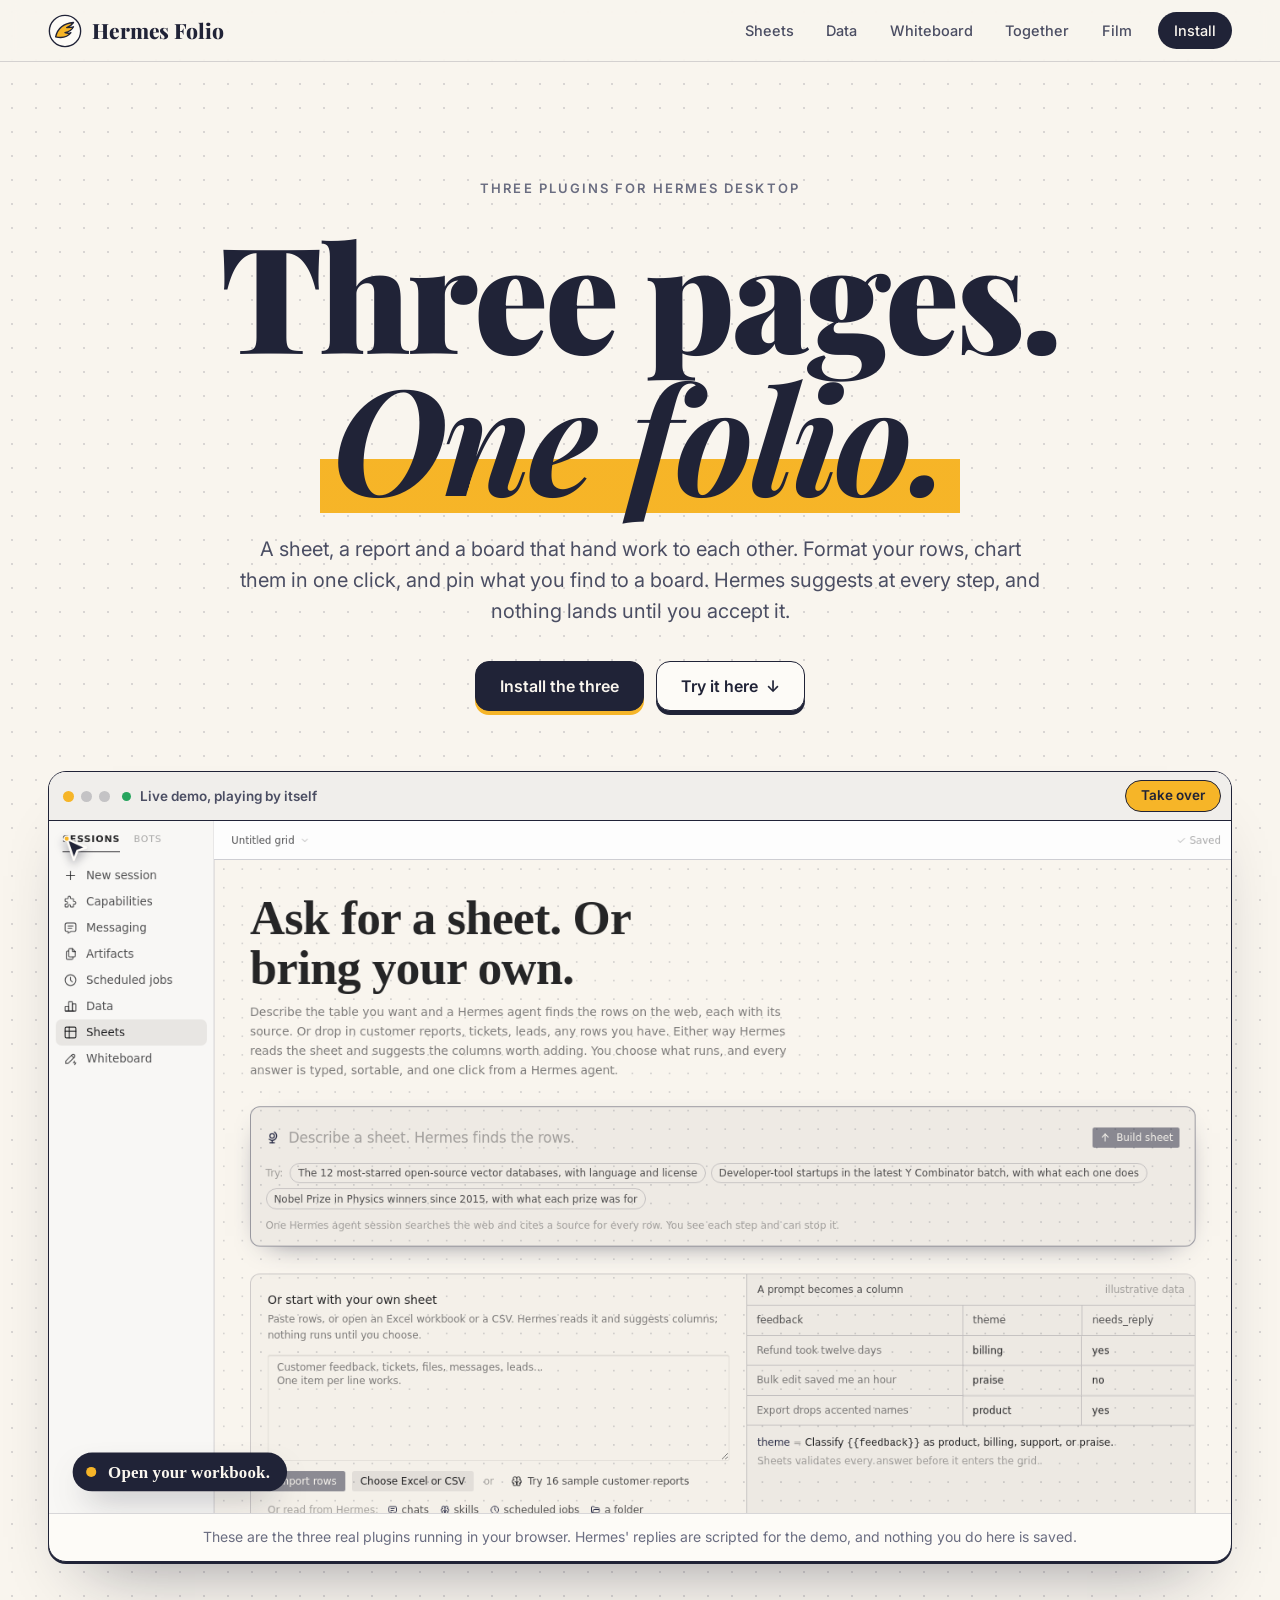
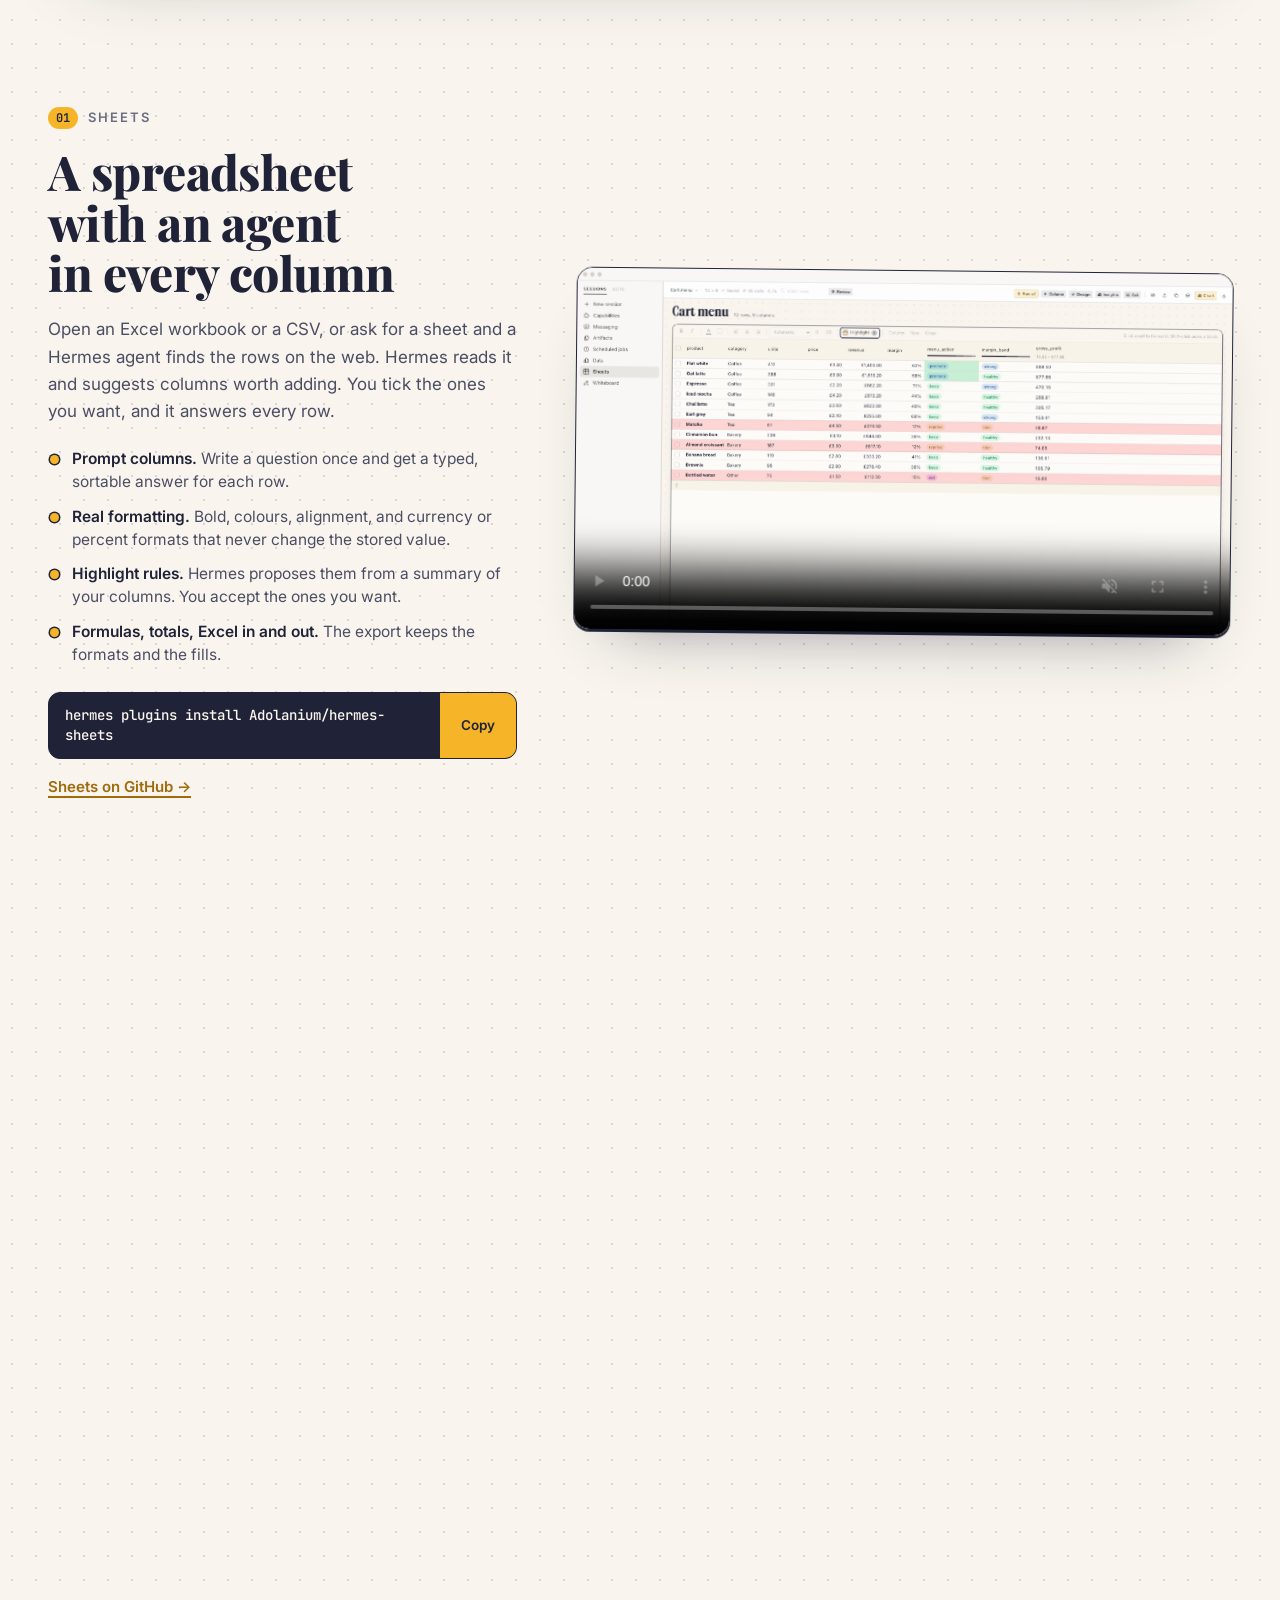
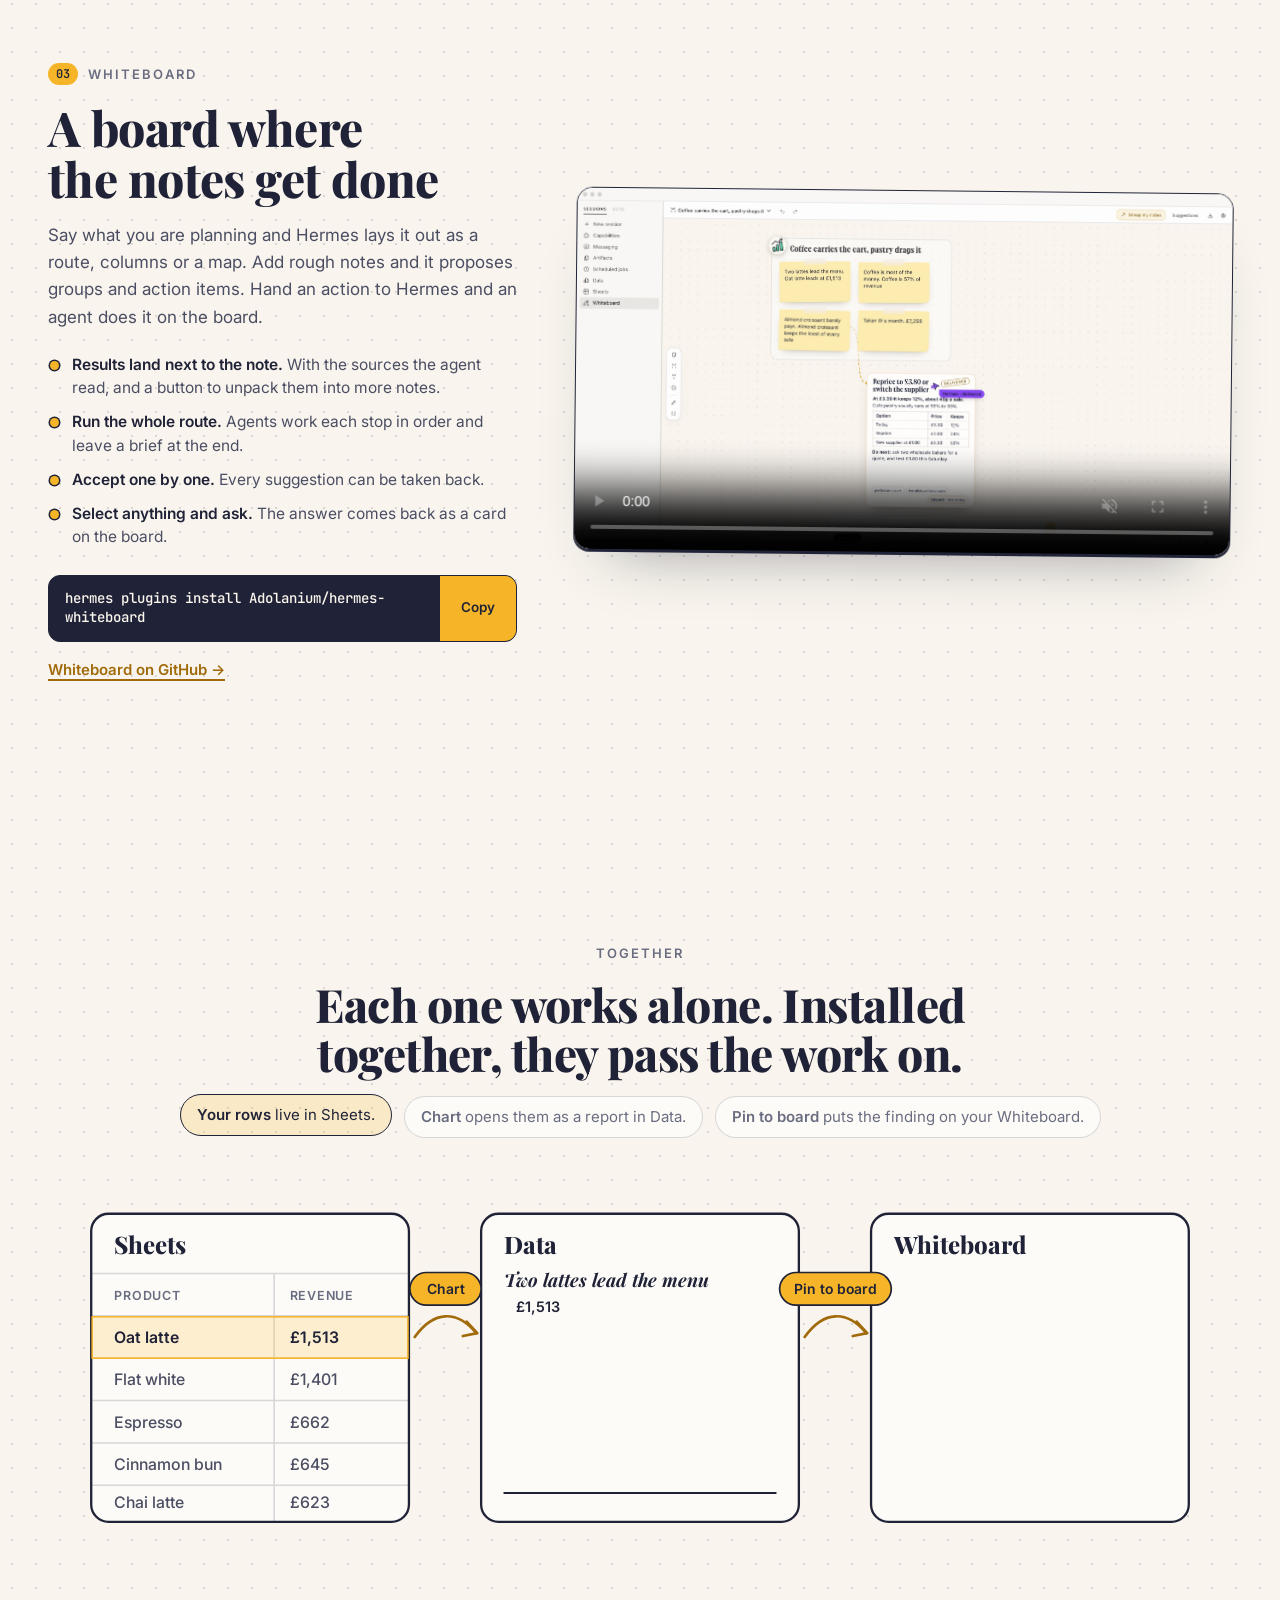
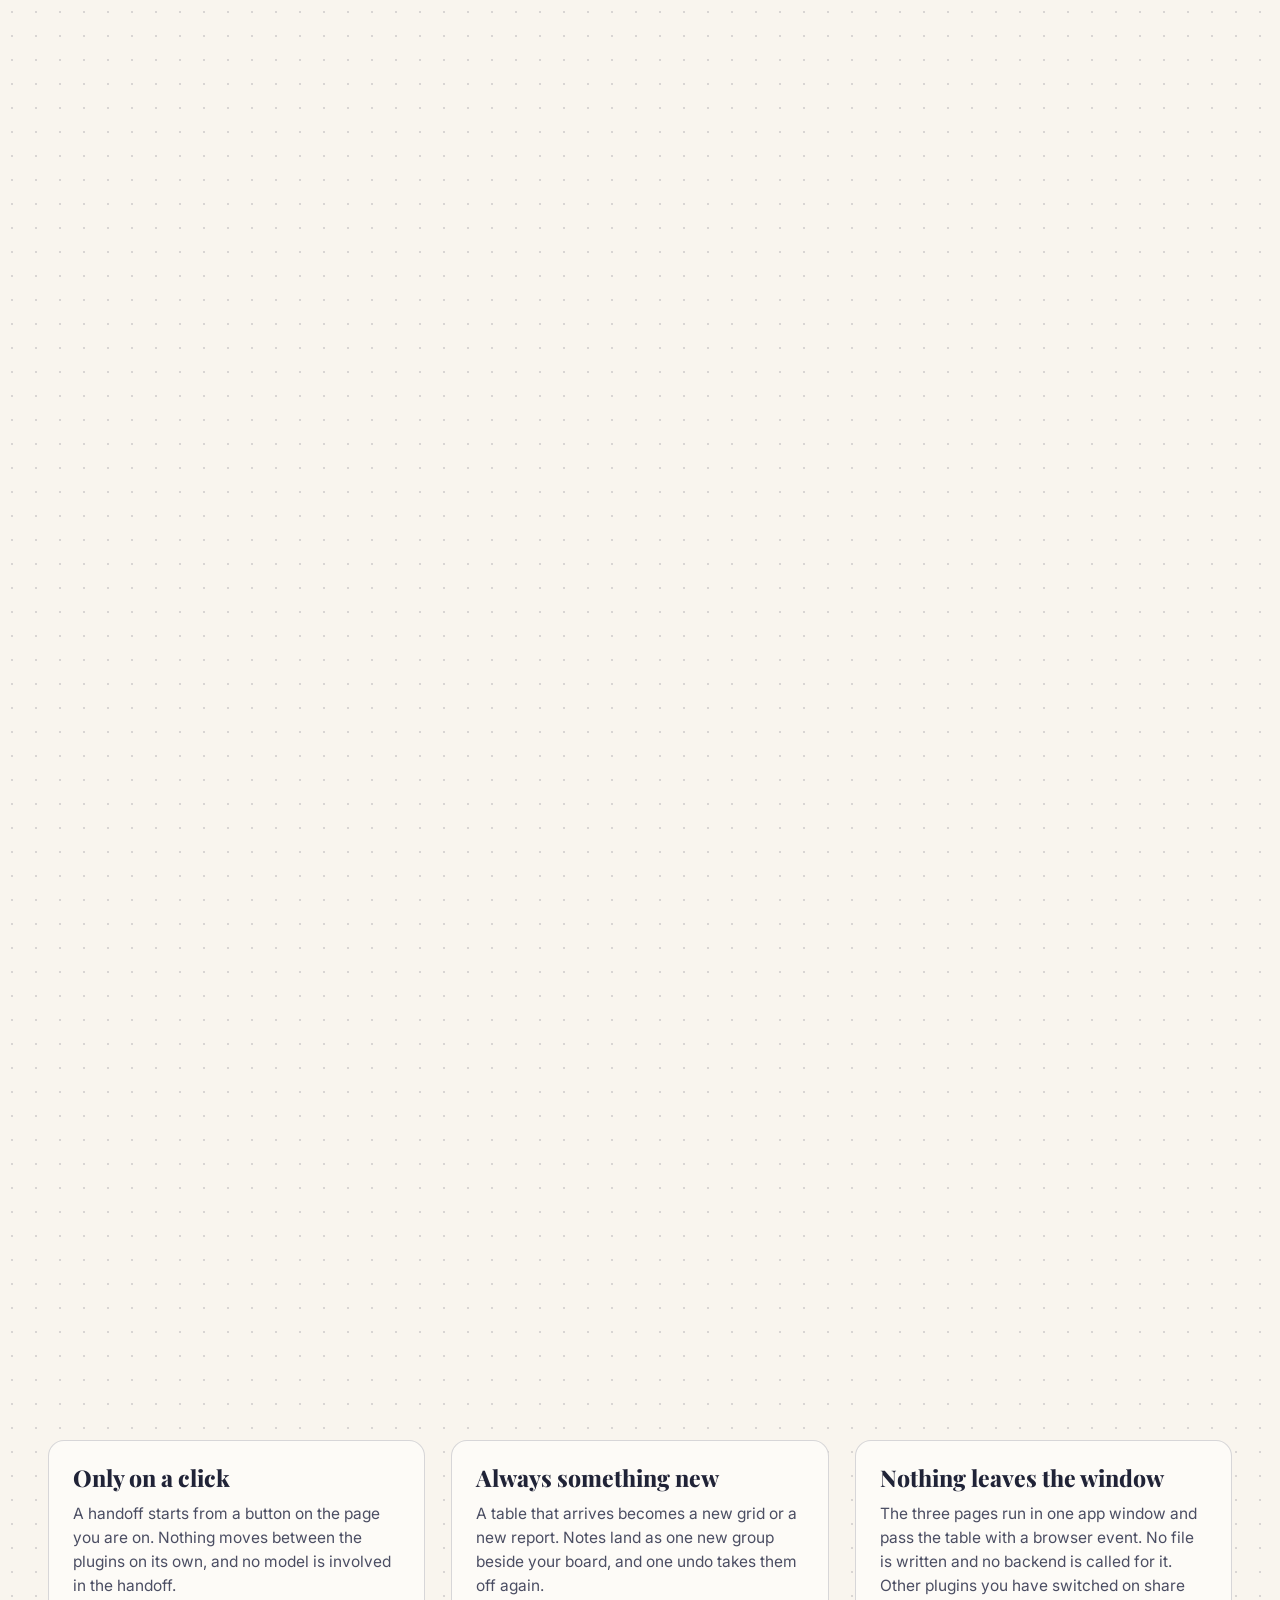
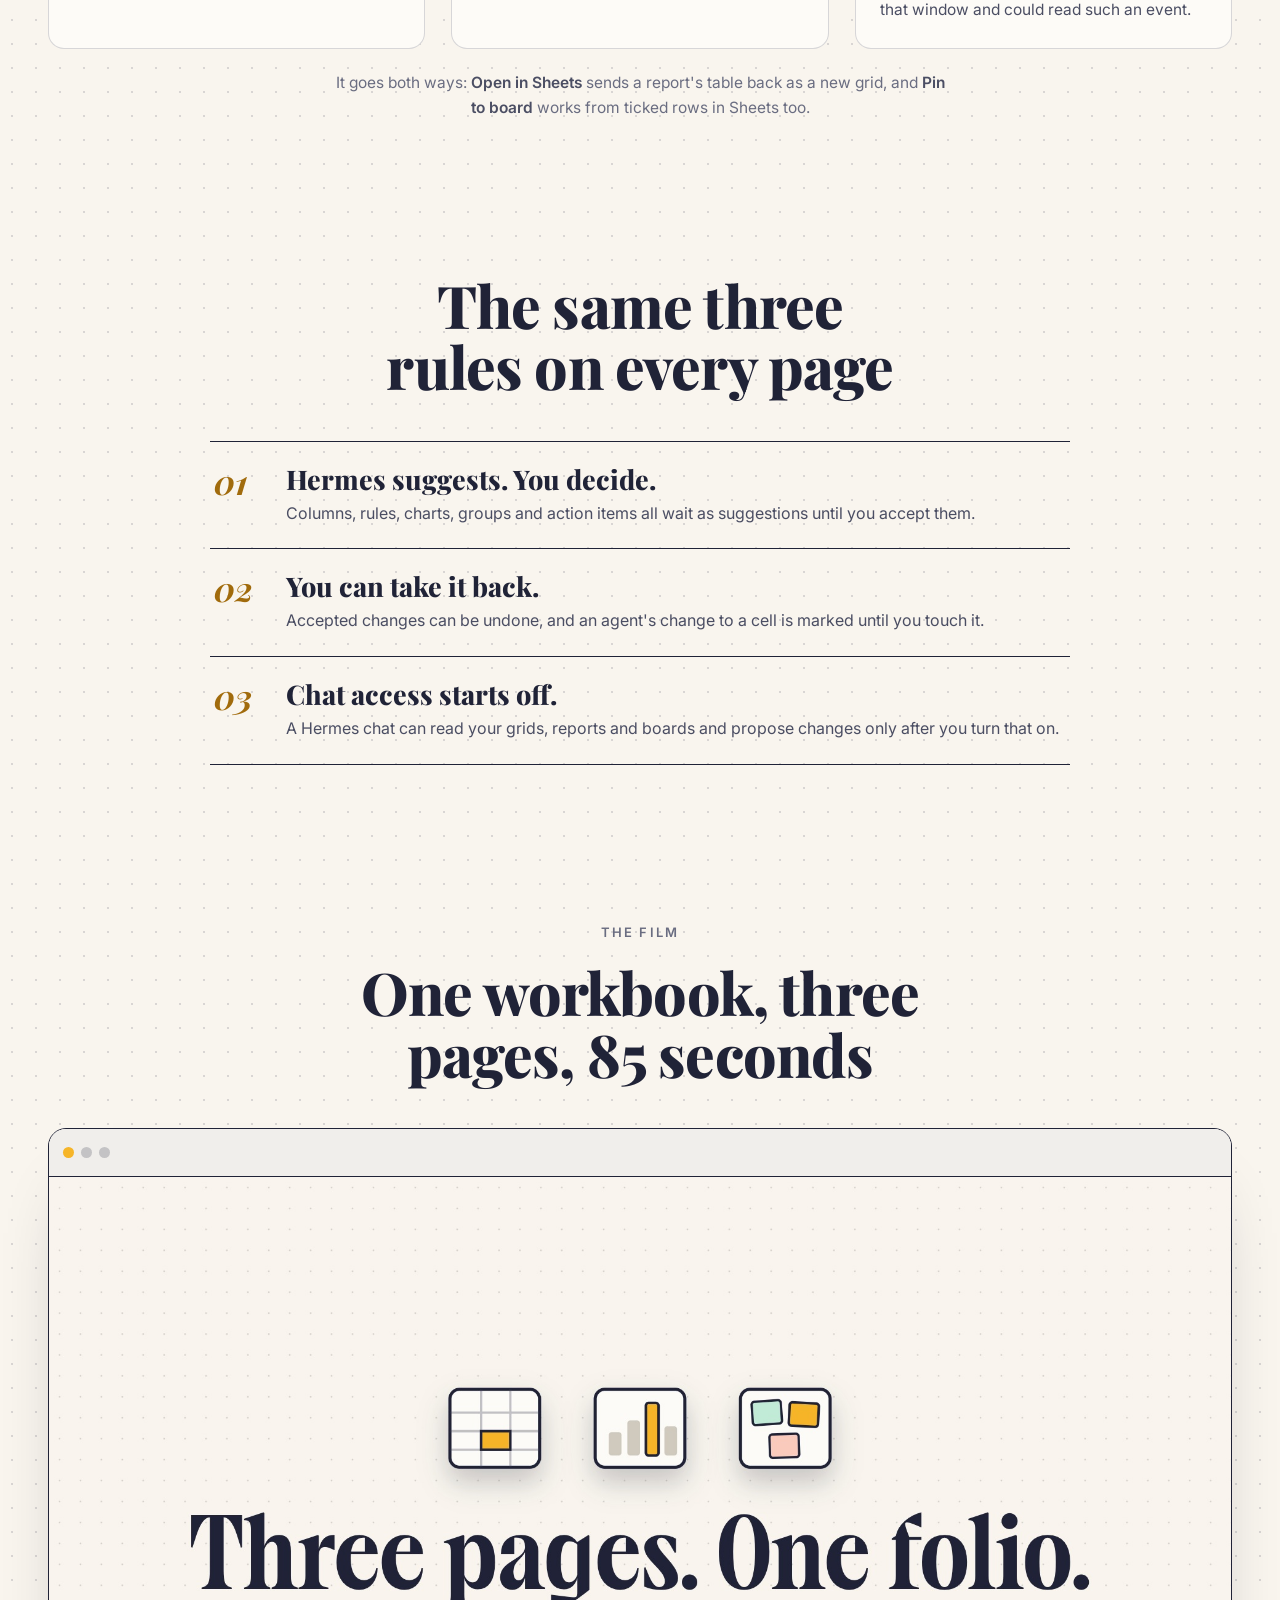
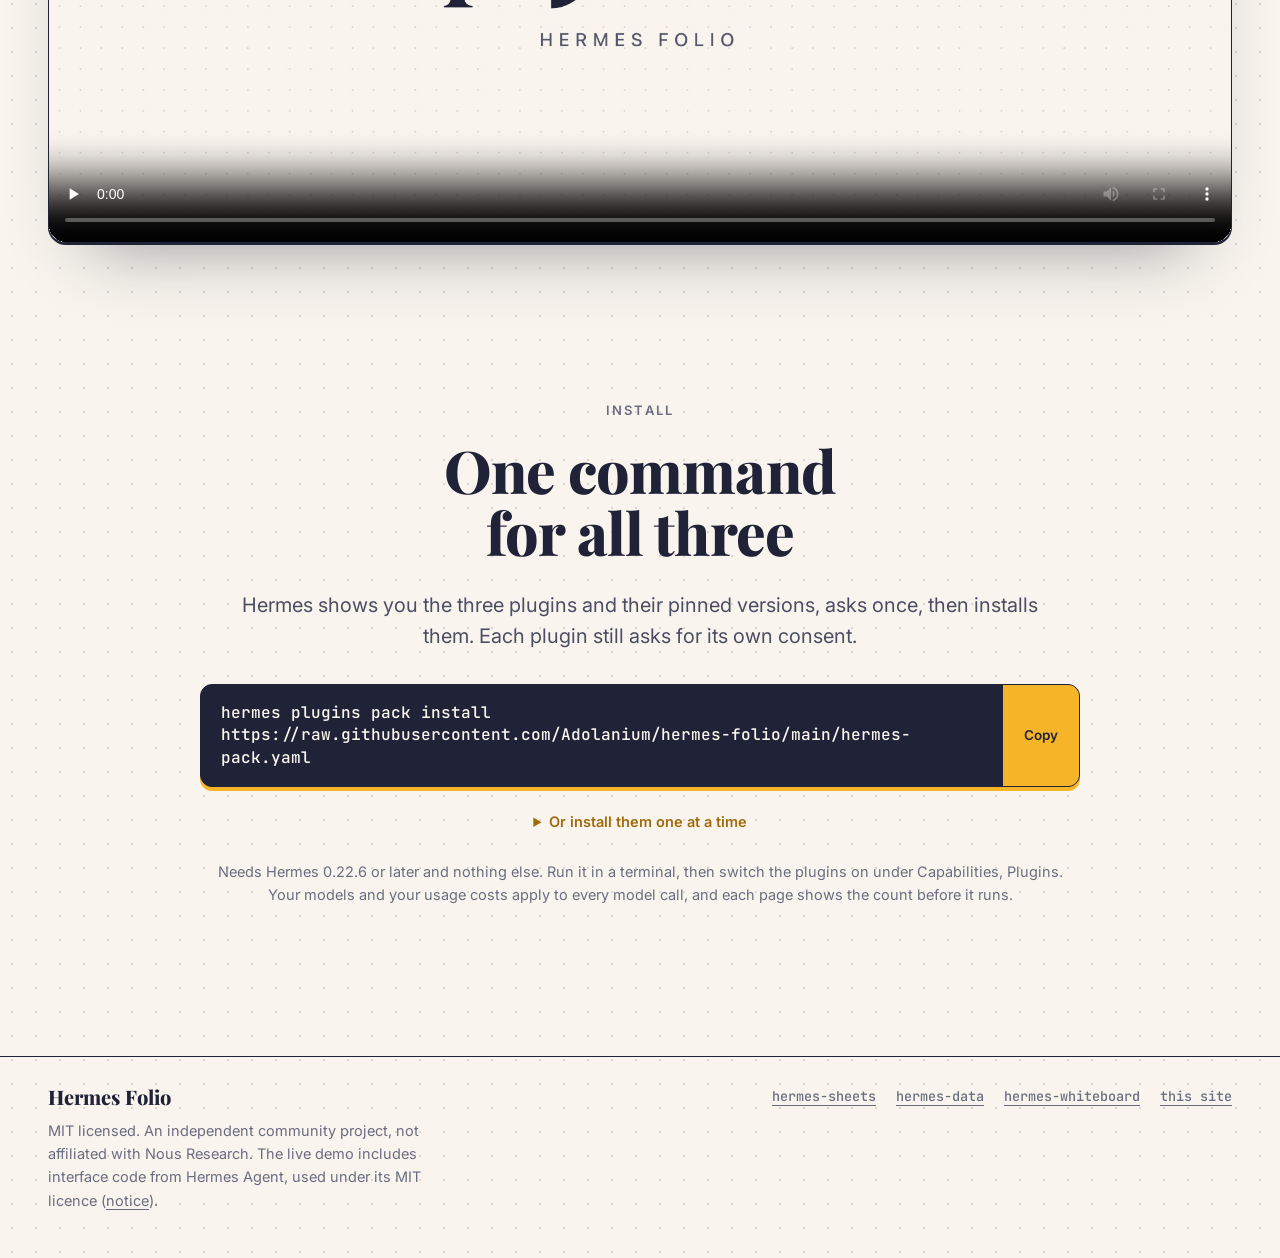
==== commit a5651faa: "A live demo in the hero, a scroll story, clips, and a one-command install The hero now runs the thre" ====
--- a/index.html
+++ b/index.html
@@ -8,6 +8,7 @@
 <meta property="og:title" content="Hermes Folio">
 <meta property="og:description" content="Sheets, Data and Whiteboard for Hermes Desktop. Three pages, one folio.">
 <meta property="og:image" content="https://adolanium.github.io/hermes-folio/assets/og.jpg">
+<meta property="og:url" content="https://adolanium.github.io/hermes-folio/">
 <meta property="og:type" content="website">
 <meta name="twitter:card" content="summary_large_image">
 <link rel="icon" href="assets/mark.svg" type="image/svg+xml">
@@ -29,6 +30,7 @@
     <a href="#data">Data</a>
     <a href="#whiteboard">Whiteboard</a>
     <a href="#together">Together</a>
+    <a href="#film">Film</a>
     <a href="#install" class="pill">Install</a>
   </nav>
 </header>
@@ -40,29 +42,38 @@
     <p class="lede">A sheet, a report and a board that hand work to each other. Format your rows, chart them in one click, and pin what you find to a board. Hermes suggests at every step, and nothing lands until you accept it.</p>
     <div class="actions">
       <a class="btn solid" href="#install">Install the three</a>
-      <a class="btn line" href="#film">Watch the film <span aria-hidden="true">↓</span></a>
-    </div>
-    <ul class="trio" aria-label="The three plugins">
-      <li><a href="#sheets"><svg viewBox="0 0 120 120" aria-hidden="true"><rect x="14" y="20" width="92" height="80" rx="10" class="t-paper"/><path d="M14 44h92M14 63h92M14 82h92M46 20v80M76 20v80" class="t-rule"/><rect x="46" y="63" width="30" height="19" class="t-gold"/></svg><b>Sheets</b><span>An agentic spreadsheet</span></a></li>
-      <li><a href="#data"><svg viewBox="0 0 120 120" aria-hidden="true"><rect x="14" y="20" width="92" height="80" rx="10" class="t-paper"/><rect x="28" y="64" width="13" height="24" rx="3" class="t-bar"/><rect x="47" y="52" width="13" height="36" rx="3" class="t-bar"/><rect x="66" y="34" width="13" height="54" rx="3" class="t-gold"/><rect x="85" y="58" width="13" height="30" rx="3" class="t-bar"/></svg><b>Data</b><span>An agentic report page</span></a></li>
-      <li><a href="#whiteboard"><svg viewBox="0 0 120 120" aria-hidden="true"><rect x="14" y="20" width="92" height="80" rx="10" class="t-paper"/><rect x="26" y="32" width="30" height="24" rx="3" class="t-mint" transform="rotate(-4 41 44)"/><rect x="64" y="34" width="30" height="24" rx="3" class="t-gold" transform="rotate(3 79 46)"/><rect x="44" y="66" width="30" height="24" rx="3" class="t-peach" transform="rotate(-2 59 78)"/></svg><b>Whiteboard</b><span>An agentic whiteboard</span></a></li>
-    </ul>
-  </section>
-
-  <section class="film" id="film" aria-labelledby="film-h">
-    <h2 id="film-h" class="sr">The film</h2>
-    <figure class="window">
-      <div class="chrome" aria-hidden="true"><i></i><i></i><i></i></div>
-      <video controls playsinline preload="metadata" poster="assets/film-poster.jpg">
-        <source src="assets/hermes-folio.mp4" type="video/mp4">
-        Your browser cannot play this video. <a href="assets/hermes-folio.mp4">Download the film</a>.
-      </video>
-      <figcaption>One workbook goes through all three pages in 85 seconds. The plugins in the film are the real ones.</figcaption>
+      <a class="btn line" href="#live">Try it here <span aria-hidden="true">↓</span></a>
+    </div>
+  </section>
+
+  <section class="live" id="live" aria-labelledby="live-h">
+    <h2 id="live-h" class="sr">Live demo</h2>
+    <figure class="window" data-state="idle">
+      <div class="chrome">
+        <span class="dots" aria-hidden="true"><i></i><i></i><i></i></span>
+        <span class="chrome-title"><b class="pulse" aria-hidden="true"></b><span data-live-label>Live demo, playing by itself</span></span>
+        <span class="chrome-actions">
+          <button type="button" class="chip gold" data-take>Take over</button>
+          <button type="button" class="chip" data-replay hidden>Replay</button>
+        </span>
+      </div>
+      <div class="frame">
+        <iframe title="Live demo: the three real plugins running in your browser" data-src="demo/index.html?demo" width="1400" height="820" tabindex="-1"></iframe>
+        <button type="button" class="shield" data-take aria-label="Take over the demo and use it yourself"><span>Click to take over</span></button>
+        <video class="frame-film" controls playsinline preload="none" poster="assets/film-poster.jpg">
+          <source src="assets/hermes-folio.mp4" type="video/mp4">
+        </video>
+        <button type="button" class="frame-start" data-start hidden>Play the demo</button>
+      </div>
+      <figcaption>
+        <span class="wide-only">These are the three real plugins running in your browser. Hermes' replies are scripted for the demo, and nothing you do here is saved.</span>
+        <span class="narrow-only">The film, 85 seconds. On a wider screen this is a live demo you can use.</span>
+      </figcaption>
     </figure>
   </section>
 
   <section class="plugin" id="sheets" aria-labelledby="sheets-h">
-    <div class="copy">
+    <div class="copy reveal">
       <p class="eyebrow"><span class="num">01</span> Sheets</p>
       <h2 id="sheets-h">A spreadsheet with an agent in every column</h2>
       <p>Open an Excel workbook or a CSV, or ask for a sheet and a Hermes agent finds the rows on the web. Hermes reads it and suggests columns worth adding. You tick the ones you want, and it answers every row.</p>
@@ -75,32 +86,28 @@
       <div class="cmd"><code>hermes plugins install Adolanium/hermes-sheets</code><button type="button" data-copy="hermes plugins install Adolanium/hermes-sheets">Copy</button></div>
       <a class="more" href="https://github.com/Adolanium/hermes-sheets">Sheets on GitHub <span aria-hidden="true">→</span></a>
     </div>
-    <figure class="shot"><img src="assets/sheets.jpg" width="2400" height="1322" loading="lazy" alt="The Sheets page: a coffee cart menu with pound and percent formats, three columns filled by Hermes, and two rows highlighted red by a rule"></figure>
-  </section>
-
-  <div class="hand" aria-hidden="true"><span>Chart</span><svg viewBox="0 0 120 40"><path d="M4 20C34 2 76 2 110 18" /><path d="M100 10l11 8-12 6" /></svg></div>
+    <figure class="shot reveal"><video muted loop playsinline preload="none" poster="assets/sheets.jpg" data-clip aria-label="Sheets in use: columns get pound and percent formats, a column goes bold, and Hermes suggests two highlight rules that paint the rows"><source src="assets/sheets.mp4" type="video/mp4"></video></figure>
+  </section>
 
   <section class="plugin flip" id="data" aria-labelledby="data-h">
-    <div class="copy">
+    <div class="copy reveal">
       <p class="eyebrow"><span class="num">02</span> Data</p>
       <h2 id="data-h">A report where every number is computed, not written</h2>
       <p>Hermes reads the table and suggests a headline and a handful of charts, each making one point with an arrow to the mark it is about. You accept the ones you want onto the page.</p>
       <ul class="points">
         <li><b>The model never types a figure.</b> It picks columns and wording. The page works out every number from your rows.</li>
         <li><b>Ask about the table, or about one chart.</b> When the table cannot answer, an agent searches the web and shows its sources.</li>
-        <li><b>Point at any mark.</b> The remark follows it, split a chart by a second column, or redraw it as another type.</li>
+        <li><b>Point at any mark.</b> The remark follows it. Split a chart by a second column, or redraw it as another type.</li>
         <li><b>Export.</b> A web page, Markdown, a chart as SVG, or the table as CSV.</li>
       </ul>
       <div class="cmd"><code>hermes plugins install Adolanium/hermes-data</code><button type="button" data-copy="hermes plugins install Adolanium/hermes-data">Copy</button></div>
       <a class="more" href="https://github.com/Adolanium/hermes-data">Data on GitHub <span aria-hidden="true">→</span></a>
     </div>
-    <figure class="shot"><img src="assets/data.jpg" width="2400" height="1322" loading="lazy" alt="The Data page: the headline Coffee carries the cart, pastry drags it, above charts of revenue by product and by category"></figure>
-  </section>
-
-  <div class="hand right" aria-hidden="true"><span>Pin to board</span><svg viewBox="0 0 120 40"><path d="M4 20C34 2 76 2 110 18" /><path d="M100 10l11 8-12 6" /></svg></div>
+    <figure class="shot reveal"><video muted loop playsinline preload="none" poster="assets/data.jpg" data-clip aria-label="Data in use: Hermes reads the columns, suggests a headline and four charts, and they are accepted onto the page"><source src="assets/data.mp4" type="video/mp4"></video></figure>
+  </section>
 
   <section class="plugin" id="whiteboard" aria-labelledby="whiteboard-h">
-    <div class="copy">
+    <div class="copy reveal">
       <p class="eyebrow"><span class="num">03</span> Whiteboard</p>
       <h2 id="whiteboard-h">A board where the notes get done</h2>
       <p>Say what you are planning and Hermes lays it out as a route, columns or a map. Add rough notes and it proposes groups and action items. Hand an action to Hermes and an agent does it on the board.</p>
@@ -113,69 +120,126 @@
       <div class="cmd"><code>hermes plugins install Adolanium/hermes-whiteboard</code><button type="button" data-copy="hermes plugins install Adolanium/hermes-whiteboard">Copy</button></div>
       <a class="more" href="https://github.com/Adolanium/hermes-whiteboard">Whiteboard on GitHub <span aria-hidden="true">→</span></a>
     </div>
-    <figure class="shot"><img src="assets/whiteboard.jpg" width="2400" height="1322" loading="lazy" alt="The Whiteboard page: four notes pinned from a report, and a result card an agent delivered next to one of them, with a small price table and its sources"></figure>
+    <figure class="shot reveal"><video muted loop playsinline preload="none" poster="assets/whiteboard.jpg" data-clip aria-label="Whiteboard in use: findings from a report land as notes, one is handed to Hermes, and a result card with sources is delivered beside it"><source src="assets/whiteboard.mp4" type="video/mp4"></video></figure>
   </section>
 
   <section class="together" id="together" aria-labelledby="together-h">
-    <p class="eyebrow">Together</p>
-    <h2 id="together-h">Each one works alone. Installed together, they pass the work on.</h2>
-    <div class="flow" role="img" aria-label="Sheets sends tables to Data with Chart and rows to Whiteboard with Pin to board. Data sends tables back to Sheets with Open in Sheets and chart findings to Whiteboard with Pin to board.">
-      <svg viewBox="0 0 960 250" aria-hidden="true">
-        <g class="f-node" transform="translate(40 96)"><rect width="220" height="116" rx="16"/><text x="110" y="54">Sheets</text><text x="110" y="84" class="f-sub">your rows</text></g>
-        <g class="f-node" transform="translate(370 96)"><rect width="220" height="116" rx="16"/><text x="110" y="54">Data</text><text x="110" y="84" class="f-sub">the story</text></g>
-        <g class="f-node gold" transform="translate(700 96)"><rect width="220" height="116" rx="16"/><text x="110" y="54">Whiteboard</text><text x="110" y="84" class="f-sub">the plan</text></g>
-        <path class="f-line" d="M266 134h92"/><path class="f-tip" d="M350 126l12 8-12 8"/>
-        <text x="315" y="120" class="f-label">Chart</text>
-        <path class="f-line" d="M364 176h-92"/><path class="f-tip" d="M280 168l-12 8 12 8"/>
-        <text x="315" y="202" class="f-label">Open in Sheets</text>
-        <path class="f-line" d="M596 154h92"/><path class="f-tip" d="M680 146l12 8-12 8"/>
-        <text x="645" y="140" class="f-label">Pin to board</text>
-        <path class="f-line" d="M150 90C150 14 810 14 810 80"/><path class="f-tip" d="M801 72l9 12 9-12"/>
-        <text x="480" y="24" class="f-label">Pin to board</text>
-      </svg>
+    <div class="story" data-story>
+      <div class="story-pin">
+        <div class="together-head">
+          <p class="eyebrow">Together</p>
+          <h2 id="together-h">Each one works alone. Installed together, they pass the work on.</h2>
+        </div>
+        <ol class="story-steps" aria-hidden="true">
+          <li data-step="0"><b>Your rows</b> live in Sheets.</li>
+          <li data-step="1"><b>Chart</b> opens them as a report in Data.</li>
+          <li data-step="2"><b>Pin to board</b> puts the finding on your Whiteboard.</li>
+        </ol>
+        <svg class="story-svg" viewBox="0 0 1200 430" role="img" aria-label="A row in a sheet becomes a bar in a chart, and the chart's finding becomes a note on a board">
+          <g class="s-card" transform="translate(30 60)">
+            <rect width="330" height="320" rx="18" class="s-paper"/>
+            <text x="24" y="42" class="s-title">Sheets</text>
+            <path d="M0 62h330M0 106h330M0 150h330M0 194h330M0 238h330M0 282h330M190 62v258" class="s-rule"/>
+            <rect x="1" y="107" width="328" height="43" class="s-hot"/>
+            <text x="24" y="90" class="s-head">product</text><text x="206" y="90" class="s-head">revenue</text>
+            <text x="24" y="134" class="s-cell s-strong">Oat latte</text><text x="206" y="134" class="s-cell s-strong">£1,513</text>
+            <text x="24" y="178" class="s-cell">Flat white</text><text x="206" y="178" class="s-cell">£1,401</text>
+            <text x="24" y="222" class="s-cell">Espresso</text><text x="206" y="222" class="s-cell">£662</text>
+            <text x="24" y="266" class="s-cell">Cinnamon bun</text><text x="206" y="266" class="s-cell">£645</text>
+            <text x="24" y="306" class="s-cell">Chai latte</text><text x="206" y="306" class="s-cell">£623</text>
+          </g>
+          <g class="s-card s-data" transform="translate(435 60)">
+            <rect width="330" height="320" rx="18" class="s-paper"/>
+            <text x="24" y="42" class="s-title">Data</text>
+            <text x="24" y="76" class="s-note">Two lattes lead the menu</text>
+            <path d="M24 290h282" class="s-axis"/>
+            <rect x="40" y="110" width="38" height="180" rx="6" class="s-bar s-gold" style="--i:0"/>
+            <rect x="94" y="123" width="38" height="167" rx="6" class="s-bar" style="--i:1"/>
+            <rect x="148" y="211" width="38" height="79" rx="6" class="s-bar" style="--i:2"/>
+            <rect x="202" y="213" width="38" height="77" rx="6" class="s-bar" style="--i:3"/>
+            <rect x="256" y="216" width="38" height="74" rx="6" class="s-bar" style="--i:4"/>
+            <text x="59" y="102" class="s-value">£1,513</text>
+          </g>
+          <g class="s-card s-board" transform="translate(840 60)">
+            <rect width="330" height="320" rx="18" class="s-paper"/>
+            <text x="24" y="42" class="s-title">Whiteboard</text>
+            <g transform="translate(28 74) rotate(-3)"><g class="s-sticky" style="--i:0"><rect width="132" height="96" rx="5" class="s-butter"/><text x="12" y="30" class="s-sticky-t">Oat latte</text><text x="12" y="52" class="s-sticky-t">leads at</text><text x="12" y="78" class="s-sticky-b">£1,513</text></g></g>
+            <g transform="translate(176 92) rotate(2.5)"><g class="s-sticky" style="--i:1"><rect width="126" height="88" rx="5" class="s-mint"/><text x="12" y="30" class="s-sticky-t">Coffee is 57%</text><text x="12" y="52" class="s-sticky-t">of revenue</text></g></g>
+            <g transform="translate(92 196) rotate(-1.5)"><g class="s-sticky" style="--i:2"><rect width="150" height="92" rx="5" class="s-peach"/><text x="12" y="30" class="s-sticky-t">Almond croissant</text><text x="12" y="52" class="s-sticky-t">barely pays</text></g></g>
+          </g>
+          <g class="s-hand s-hand-1">
+            <path d="M366 188C386 160 410 160 430 184" class="s-arc"/><path d="M420 172l11 12-15 3" class="s-arc"/>
+            <g transform="translate(398 138)"><rect x="-37" y="-17" width="74" height="34" rx="17" class="s-chip"/><text y="5" class="s-chip-t">Chart</text></g>
+          </g>
+          <g class="s-hand s-hand-2">
+            <path d="M771 188C791 160 815 160 835 184" class="s-arc"/><path d="M825 172l11 12-15 3" class="s-arc"/>
+            <g transform="translate(803 138)"><rect x="-58" y="-17" width="116" height="34" rx="17" class="s-chip"/><text y="5" class="s-chip-t">Pin to board</text></g>
+          </g>
+          <circle r="11" class="s-token" data-token/>
+        </svg>
+      </div>
     </div>
     <div class="facts">
-      <article>
+      <article class="reveal">
         <h3>Only on a click</h3>
         <p>A handoff starts from a button on the page you are on. Nothing moves between the plugins on its own, and no model is involved in the handoff.</p>
       </article>
-      <article>
+      <article class="reveal">
         <h3>Always something new</h3>
         <p>A table that arrives becomes a new grid or a new report. Notes land as one new group beside your board, and one undo takes them off again.</p>
       </article>
-      <article>
+      <article class="reveal">
         <h3>Nothing leaves the window</h3>
         <p>The three pages run in one app window and pass the table with a browser event. No file is written and no backend is called for it. Other plugins you have switched on share that window and could read such an event.</p>
       </article>
     </div>
+    <p class="also">It goes both ways: <b>Open in Sheets</b> sends a report's table back as a new grid, and <b>Pin to board</b> works from ticked rows in Sheets too.</p>
   </section>
 
   <section class="rules" aria-labelledby="rules-h">
     <h2 id="rules-h">The same three rules on every page</h2>
     <ol>
-      <li><b>Hermes suggests. You decide.</b><span>Columns, rules, charts, groups and action items all wait as suggestions until you accept them.</span></li>
-      <li><b>You can take it back.</b><span>Accepted changes can be undone, and an agent's change to a cell is marked until you touch it.</span></li>
-      <li><b>Chat access starts off.</b><span>A Hermes chat can read your grids, reports and boards and propose changes only after you turn that on.</span></li>
+      <li class="reveal"><b>Hermes suggests. You decide.</b><span>Columns, rules, charts, groups and action items all wait as suggestions until you accept them.</span></li>
+      <li class="reveal"><b>You can take it back.</b><span>Accepted changes can be undone, and an agent's change to a cell is marked until you touch it.</span></li>
+      <li class="reveal"><b>Chat access starts off.</b><span>A Hermes chat can read your grids, reports and boards and propose changes only after you turn that on.</span></li>
     </ol>
+  </section>
+
+  <section class="film" id="film" aria-labelledby="film-h">
+    <p class="eyebrow">The film</p>
+    <h2 id="film-h">One workbook, three pages, 85 seconds</h2>
+    <figure class="window reveal">
+      <div class="chrome" aria-hidden="true"><span class="dots"><i></i><i></i><i></i></span></div>
+      <video controls playsinline preload="none" poster="assets/film-poster.jpg">
+        <source src="assets/hermes-folio.mp4" type="video/mp4">
+        Your browser cannot play this video. <a href="assets/hermes-folio.mp4">Download the film</a>.
+      </video>
+    </figure>
   </section>
 
   <section class="install" id="install" aria-labelledby="install-h">
     <p class="eyebrow">Install</p>
-    <h2 id="install-h">Three commands, any order</h2>
-    <p class="lede">Each plugin needs Hermes 0.22.6 or later and nothing else: no packages, no build step. Switch them on under Capabilities, then Plugins.</p>
+    <h2 id="install-h">One command for all three</h2>
+    <p class="lede">Hermes shows you the three plugins and their pinned versions, asks once, then installs them. Each plugin still asks for its own consent.</p>
     <div class="cmds">
-      <div class="cmd big"><code>hermes plugins install Adolanium/hermes-sheets</code><button type="button" data-copy="hermes plugins install Adolanium/hermes-sheets">Copy</button></div>
-      <div class="cmd big"><code>hermes plugins install Adolanium/hermes-data</code><button type="button" data-copy="hermes plugins install Adolanium/hermes-data">Copy</button></div>
-      <div class="cmd big"><code>hermes plugins install Adolanium/hermes-whiteboard</code><button type="button" data-copy="hermes plugins install Adolanium/hermes-whiteboard">Copy</button></div>
-    </div>
-    <p class="fine">Your models and your usage costs apply to every model call, and each page shows the count before it runs.</p>
+      <div class="cmd big"><code>hermes plugins pack install https://raw.githubusercontent.com/Adolanium/hermes-folio/main/hermes-pack.yaml</code><button type="button" data-copy="hermes plugins pack install https://raw.githubusercontent.com/Adolanium/hermes-folio/main/hermes-pack.yaml">Copy</button></div>
+    </div>
+    <details class="singly">
+      <summary>Or install them one at a time</summary>
+      <div class="cmds">
+        <div class="cmd"><code>hermes plugins install Adolanium/hermes-sheets</code><button type="button" data-copy="hermes plugins install Adolanium/hermes-sheets">Copy</button></div>
+        <div class="cmd"><code>hermes plugins install Adolanium/hermes-data</code><button type="button" data-copy="hermes plugins install Adolanium/hermes-data">Copy</button></div>
+        <div class="cmd"><code>hermes plugins install Adolanium/hermes-whiteboard</code><button type="button" data-copy="hermes plugins install Adolanium/hermes-whiteboard">Copy</button></div>
+      </div>
+    </details>
+    <p class="fine">Needs Hermes 0.22.6 or later and nothing else. Run it in a terminal, then switch the plugins on under Capabilities, Plugins. Your models and your usage costs apply to every model call, and each page shows the count before it runs.</p>
   </section>
 </main>
 
 <footer>
   <div>
     <b>Hermes Folio</b>
-    <p>MIT licensed. An independent community project, not affiliated with Nous Research.</p>
+    <p>MIT licensed. An independent community project, not affiliated with Nous Research. The live demo includes interface code from Hermes Agent, used under its MIT licence (<a href="demo/NOTICE.md">notice</a>).</p>
   </div>
   <nav aria-label="Repositories">
     <a href="https://github.com/Adolanium/hermes-sheets">hermes-sheets</a>
@@ -185,24 +249,6 @@
   </nav>
 </footer>
 
-<script>
-document.addEventListener('click', async event => {
-  const button = event.target.closest('[data-copy]')
-
-  if (!button) {
-    return
-  }
-
-  try {
-    await navigator.clipboard.writeText(button.dataset.copy)
-    button.textContent = 'Copied'
-  } catch {
-    button.textContent = 'Select it'
-    getSelection().selectAllChildren(button.previousElementSibling)
-  }
-
-  setTimeout(() => (button.textContent = 'Copy'), 1600)
-})
-</script>
+<script src="site.js" defer></script>
 </body>
 </html>
--- a/site.css
+++ b/site.css
@@ -108,6 +108,8 @@
 .btn.line:hover { box-shadow: 0 6px 0 var(--ink); }
 .btn:active { transform: translateY(2px); box-shadow: 0 2px 0 var(--ink); }
 
+/* The tilted tiles may lean a few pixels past a very narrow screen. */
+.hero { overflow-x: clip; }
 .trio { display: grid; grid-template-columns: repeat(3, minmax(0, 1fr)); gap: clamp(10px, 2.4vw, 28px); max-width: 780px; margin: clamp(40px, 6vw, 68px) auto 0; }
 .trio a { display: grid; justify-items: center; gap: 4px; padding: 6px; text-decoration: none; border-radius: 18px; }
 .trio svg { width: min(100%, 148px); filter: drop-shadow(0 16px 16px hsl(232 40% 12% / .2)); transition: transform .35s cubic-bezier(.2, 1.5, .4, 1); }
@@ -165,7 +167,8 @@
 
 /* ---------------------------------------------------------------- together */
 .together { max-width: calc(var(--wide) + 2 * var(--gutter)); margin: clamp(84px, 12vw, 160px) auto 0; text-align: center; }
-.together h2, .rules h2, .install h2 { max-width: 20ch; margin: 16px auto 0; font: 800 clamp(32px, 4.6vw, 60px)/1.04 var(--display); letter-spacing: -.014em; text-wrap: balance; }
+.together h2 { max-width: 26ch; margin: 14px auto 0; font: 800 clamp(28px, 3.6vw, 46px)/1.06 var(--display); letter-spacing: -.012em; text-wrap: balance; }
+.rules h2, .install h2 { max-width: 20ch; margin: 16px auto 0; font: 800 clamp(32px, 4.6vw, 60px)/1.04 var(--display); letter-spacing: -.014em; text-wrap: balance; }
 .flow { margin: clamp(30px, 5vw, 56px) auto 0; max-width: 980px; padding: clamp(8px, 2vw, 22px); border-radius: 22px; background: var(--card); border: 1.8px solid var(--ink); box-shadow: 0 2px 0 var(--ink), 0 30px 54px -36px var(--shadow); overflow-x: auto; }
 .flow svg { min-width: 620px; width: 100%; height: auto; font-family: var(--sans); }
 .f-node rect { fill: var(--paper); stroke: var(--ink); stroke-width: 2.2; }
@@ -206,3 +209,115 @@
   html { scroll-behavior: auto; }
   * { transition: none !important; }
 }
+
+/* ---------------------------------------------------------------- live demo */
+.live { max-width: calc(1400px + 2 * var(--gutter)); margin: clamp(34px, 5vw, 60px) auto 0; }
+.chrome { align-items: center; gap: 12px; padding: 8px 10px 8px 14px; min-height: 48px; }
+.dots { display: flex; gap: 7px; flex-shrink: 0; }
+.chrome-title { display: inline-flex; align-items: center; gap: 9px; min-width: 0; margin-right: auto; font: 600 13.5px/1.2 var(--sans); color: var(--ink-2); }
+.chrome-title span { overflow: hidden; text-overflow: ellipsis; white-space: nowrap; }
+.pulse { width: 9px; height: 9px; flex-shrink: 0; border-radius: 99px; background: hsl(146 62% 40%); animation: pulse 1.8s ease-out infinite; }
+.window[data-state="manual"] .pulse { background: var(--gold); box-shadow: 0 0 0 1.5px var(--ink); animation: none; }
+.window[data-state="idle"] .pulse { background: var(--ink-3); animation: none; }
+@keyframes pulse { 0% { box-shadow: 0 0 0 0 hsl(146 62% 40% / .55); } 100% { box-shadow: 0 0 0 9px hsl(146 62% 40% / 0); } }
+.chrome-actions { display: flex; gap: 8px; flex-shrink: 0; }
+.chip { height: 32px; padding: 0 15px; border-radius: 99px; border: 1.6px solid var(--ink); background: var(--card); color: var(--ink); font: 600 13.5px/1 var(--sans); cursor: pointer; transition: transform .16s cubic-bezier(.2, 1.4, .4, 1), filter .15s; }
+.chip.gold { background: var(--gold); color: hsl(232 26% 17%); border-color: hsl(232 26% 17%); }
+.chip:hover { transform: translateY(-1px); filter: brightness(1.05); }
+.chip[hidden] { display: none; }
+.frame { position: relative; aspect-ratio: 1400 / 820; overflow: hidden; background: hsl(40 44% 95.5%); }
+.frame iframe { position: absolute; left: 0; top: 0; width: 1400px; height: 820px; border: 0; transform-origin: 0 0; transform: scale(var(--k, 1)); }
+.shield { position: absolute; inset: 0; display: grid; place-items: end center; padding: 0 0 22px; border: 0; background: transparent; cursor: pointer; }
+.shield span { padding: 10px 20px; border-radius: 99px; background: hsl(232 26% 17%); color: hsl(40 60% 96%); font: 600 14.5px/1 var(--sans); box-shadow: 0 10px 24px -10px hsl(232 40% 10% / .7); opacity: 0; transform: translateY(8px); transition: opacity .2s, transform .25s cubic-bezier(.2, 1.3, .4, 1); }
+.shield:hover span, .shield:focus-visible span { opacity: 1; transform: none; }
+.window[data-state="manual"] .shield, .window[data-state="idle"] .shield { display: none; }
+.frame-film { display: none; position: absolute; inset: 0; width: 100%; height: 100%; object-fit: cover; }
+.frame-start { position: absolute; inset: 0; margin: auto; width: max-content; height: 54px; padding: 0 28px; border-radius: 16px; border: 1.6px solid hsl(232 26% 17%); background: var(--gold); color: hsl(232 26% 17%); font: 600 17px/1 var(--sans); cursor: pointer; box-shadow: 0 4px 0 hsl(232 26% 17%); }
+.frame-start[hidden] { display: none; }
+.window[data-state="failed"] .frame iframe, .window[data-state="failed"] .shield, .window[data-state="failed"] .chrome-actions { display: none; }
+.window[data-state="failed"] .frame-film { display: block; }
+.narrow-only { display: none; }
+@media (max-width: 900px) {
+  .frame { aspect-ratio: 16 / 9; }
+  .frame iframe, .shield, .chrome-actions, .frame-start { display: none; }
+  .frame-film { display: block; }
+  .wide-only { display: none; }
+  .narrow-only { display: inline; }
+}
+
+/* ---------------------------------------------------------------- clips */
+.shot video { display: block; width: 100%; height: auto; aspect-ratio: 1808 / 996; object-fit: cover; background: var(--card); }
+
+/* ---------------------------------------------------------------- the scroll story */
+.together-head { text-align: center; }
+.story { --p: 1; margin: clamp(26px, 4vw, 44px) calc(-1 * var(--gutter)) 0; }
+.story-pin { display: grid; gap: clamp(12px, 2vh, 22px); align-content: center; padding: 0 var(--gutter); }
+.story-steps { display: flex; flex-wrap: wrap; justify-content: center; gap: 8px 12px; font-size: 15px; color: var(--ink-3); }
+.story-steps li { padding: 8px 16px; border-radius: 99px; border: 1.4px solid var(--rule); background: var(--card); transition: color .3s, border-color .3s, background .3s, transform .35s cubic-bezier(.2, 1.4, .4, 1); }
+.story-steps b { font-weight: 600; }
+.story-steps li.on { color: var(--ink); border-color: var(--ink); background: var(--gold-wash); transform: translateY(-2px); }
+.story-svg { width: 100%; height: auto; max-height: 46vh; font-family: var(--sans); overflow: visible; }
+.s-paper { fill: var(--card); stroke: var(--ink); stroke-width: 2.4; }
+.s-title { fill: var(--ink); font: 800 25px var(--display); }
+.s-rule { fill: none; stroke: var(--rule); stroke-width: 1.6; }
+.s-head { fill: var(--ink-3); font: 600 13px var(--sans); letter-spacing: .06em; text-transform: uppercase; }
+.s-cell { fill: var(--ink-2); font: 500 16.5px var(--sans); }
+.s-strong { fill: var(--ink); font-weight: 600; }
+.s-hot { fill: var(--gold-wash); stroke: var(--gold); stroke-width: 1.6; opacity: clamp(0, calc((var(--p) - .02) / .07), 1); }
+.s-data { opacity: clamp(.3, calc(.3 + (var(--p) - .16) / .1), 1); }
+.s-board { opacity: clamp(.3, calc(.3 + (var(--p) - .58) / .1), 1); }
+.s-axis { stroke: var(--ink); stroke-width: 2; stroke-linecap: round; }
+.s-bar { fill: color-mix(in srgb, var(--ink) 20%, var(--card)); transform-box: fill-box; transform-origin: 50% 100%; transform: scaleY(clamp(0, calc((var(--p) - .24 - var(--i) * .035) / .16), 1)); }
+.s-bar.s-gold { fill: var(--gold); stroke: var(--ink); stroke-width: 2.2; }
+.s-note { fill: var(--ink); font: italic 700 19px var(--display); opacity: clamp(0, calc((var(--p) - .44) / .08), 1); }
+.s-value { fill: var(--ink); font: 600 15px var(--sans); text-anchor: middle; opacity: clamp(0, calc((var(--p) - .4) / .06), 1); }
+.s-sticky { transform-box: fill-box; transform-origin: 50% 50%; transform: scale(clamp(0, calc((var(--p) - .68 - var(--i) * .07) / .1), 1)); }
+.s-sticky rect { stroke: hsl(232 26% 17%); stroke-width: 1.8; filter: drop-shadow(0 6px 5px hsl(232 40% 12% / .18)); }
+.s-butter { fill: hsl(47 96% 84%); } .s-mint { fill: var(--mint); } .s-peach { fill: var(--peach); }
+.s-sticky-t { fill: hsl(232 26% 17%); font: 500 14.5px var(--sans); }
+.s-sticky-b { fill: hsl(232 26% 17%); font: 800 21px var(--display); }
+.s-hand-1 { opacity: clamp(0, calc((var(--p) - .1) / .08), 1); }
+.s-hand-2 { opacity: clamp(0, calc((var(--p) - .52) / .08), 1); }
+.s-arc { fill: none; stroke: var(--gold-deep); stroke-width: 2.8; stroke-linecap: round; stroke-linejoin: round; }
+.s-chip { fill: var(--gold); stroke: hsl(232 26% 17%); stroke-width: 1.8; }
+.s-chip-t { fill: hsl(232 26% 17%); font: 600 14.5px var(--sans); text-anchor: middle; }
+.s-token { fill: var(--gold); stroke: hsl(232 26% 17%); stroke-width: 2.4; opacity: 0; }
+.also { max-width: 62ch; margin: 22px auto 0; text-align: center; font-size: 15.5px; color: var(--ink-3); }
+.also b { color: var(--ink-2); font-weight: 600; }
+/* On a screen tall and wide enough, the story pins and plays as you scroll. */
+@media (min-width: 900px) and (min-height: 560px) and (prefers-reduced-motion: no-preference) {
+  .js .story { height: 240vh; }
+  .js .story-pin { position: sticky; top: 64px; height: calc(100vh - 64px); }
+}
+@media (max-width: 899px) {
+  .story-pin { overflow-x: auto; justify-items: start; }
+  .story-svg { min-width: 760px; }
+  .story-steps { justify-content: flex-start; flex-wrap: nowrap; width: max-content; }
+}
+
+/* ---------------------------------------------------------------- film, install */
+.film { text-align: center; margin-top: clamp(84px, 12vw, 160px); }
+.film h2 { max-width: 22ch; margin: 16px auto clamp(26px, 4vw, 44px); font: 800 clamp(32px, 4.6vw, 60px)/1.04 var(--display); letter-spacing: -.014em; text-wrap: balance; }
+.install h2 { max-width: 16ch; }
+.cmd.big code { white-space: normal; }
+.singly { margin-top: 20px; text-align: left; }
+.singly summary { width: max-content; margin: 0 auto; padding: 8px 14px; border-radius: 99px; font: 600 14.5px/1 var(--sans); color: var(--gold-deep); cursor: pointer; }
+.singly summary:hover { background: var(--gold-wash); }
+.singly .cmds { margin-top: 14px; }
+.singly .cmd { margin-top: 0; }
+footer p a { color: inherit; text-underline-offset: 3px; }
+
+/* ---------------------------------------------------------------- reveal on scroll */
+@media (prefers-reduced-motion: no-preference) {
+  .js .reveal { opacity: 0; transform: translateY(22px); transition: opacity .7s ease, transform .8s cubic-bezier(.2, .9, .2, 1); }
+  .js .reveal.in { opacity: 1; transform: none; }
+  .js .shot.reveal { transform: translateY(26px) rotate(.6deg) scale(.985); }
+  .js .flip .shot.reveal { transform: translateY(26px) rotate(-.6deg) scale(.985); }
+  .js .shot.reveal.in { transform: rotate(.6deg); }
+  .js .flip .shot.reveal.in { transform: rotate(-.6deg); }
+  .js .facts .reveal:nth-child(2), .js .rules li.reveal:nth-child(2) { transition-delay: .09s; }
+  .js .facts .reveal:nth-child(3), .js .rules li.reveal:nth-child(3) { transition-delay: .18s; }
+}
+@media (prefers-reduced-motion: reduce) { .pulse { animation: none; } }
+
+.window[data-state="failed"] .pulse { display: none; }
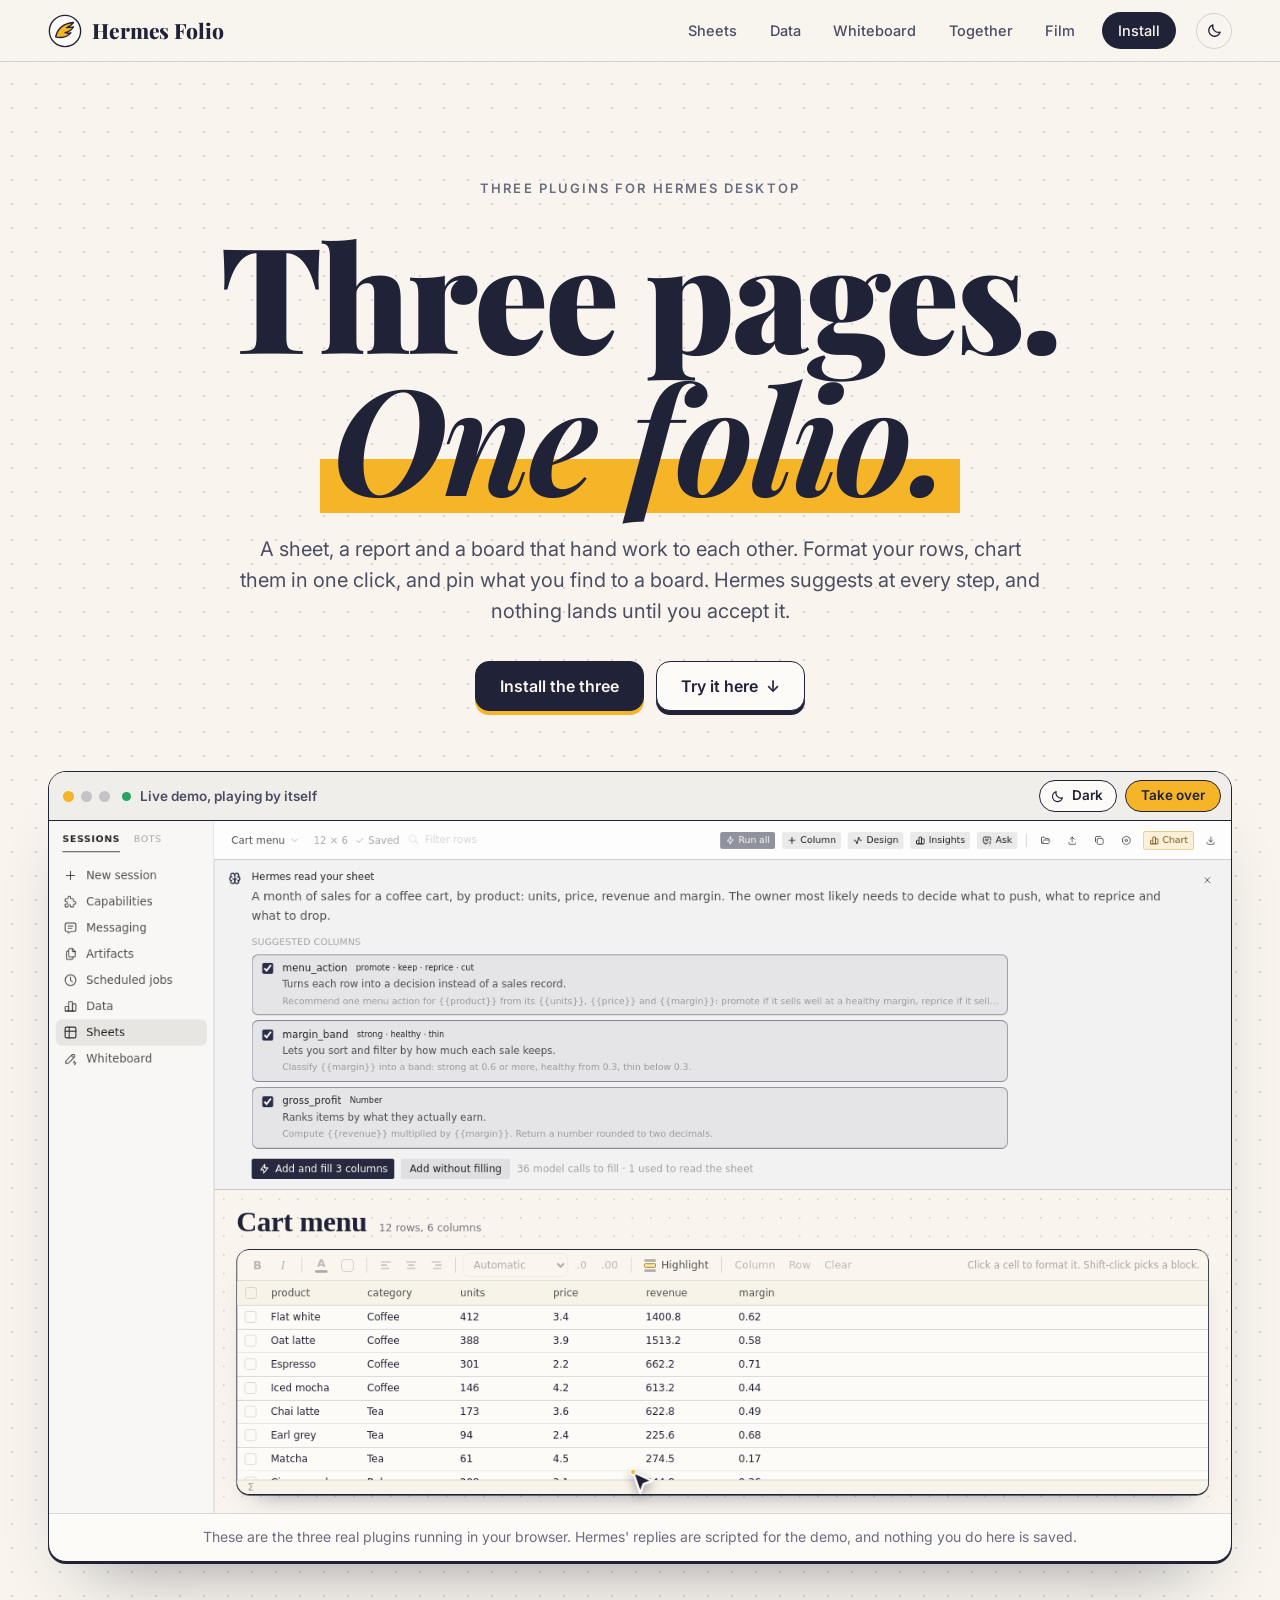
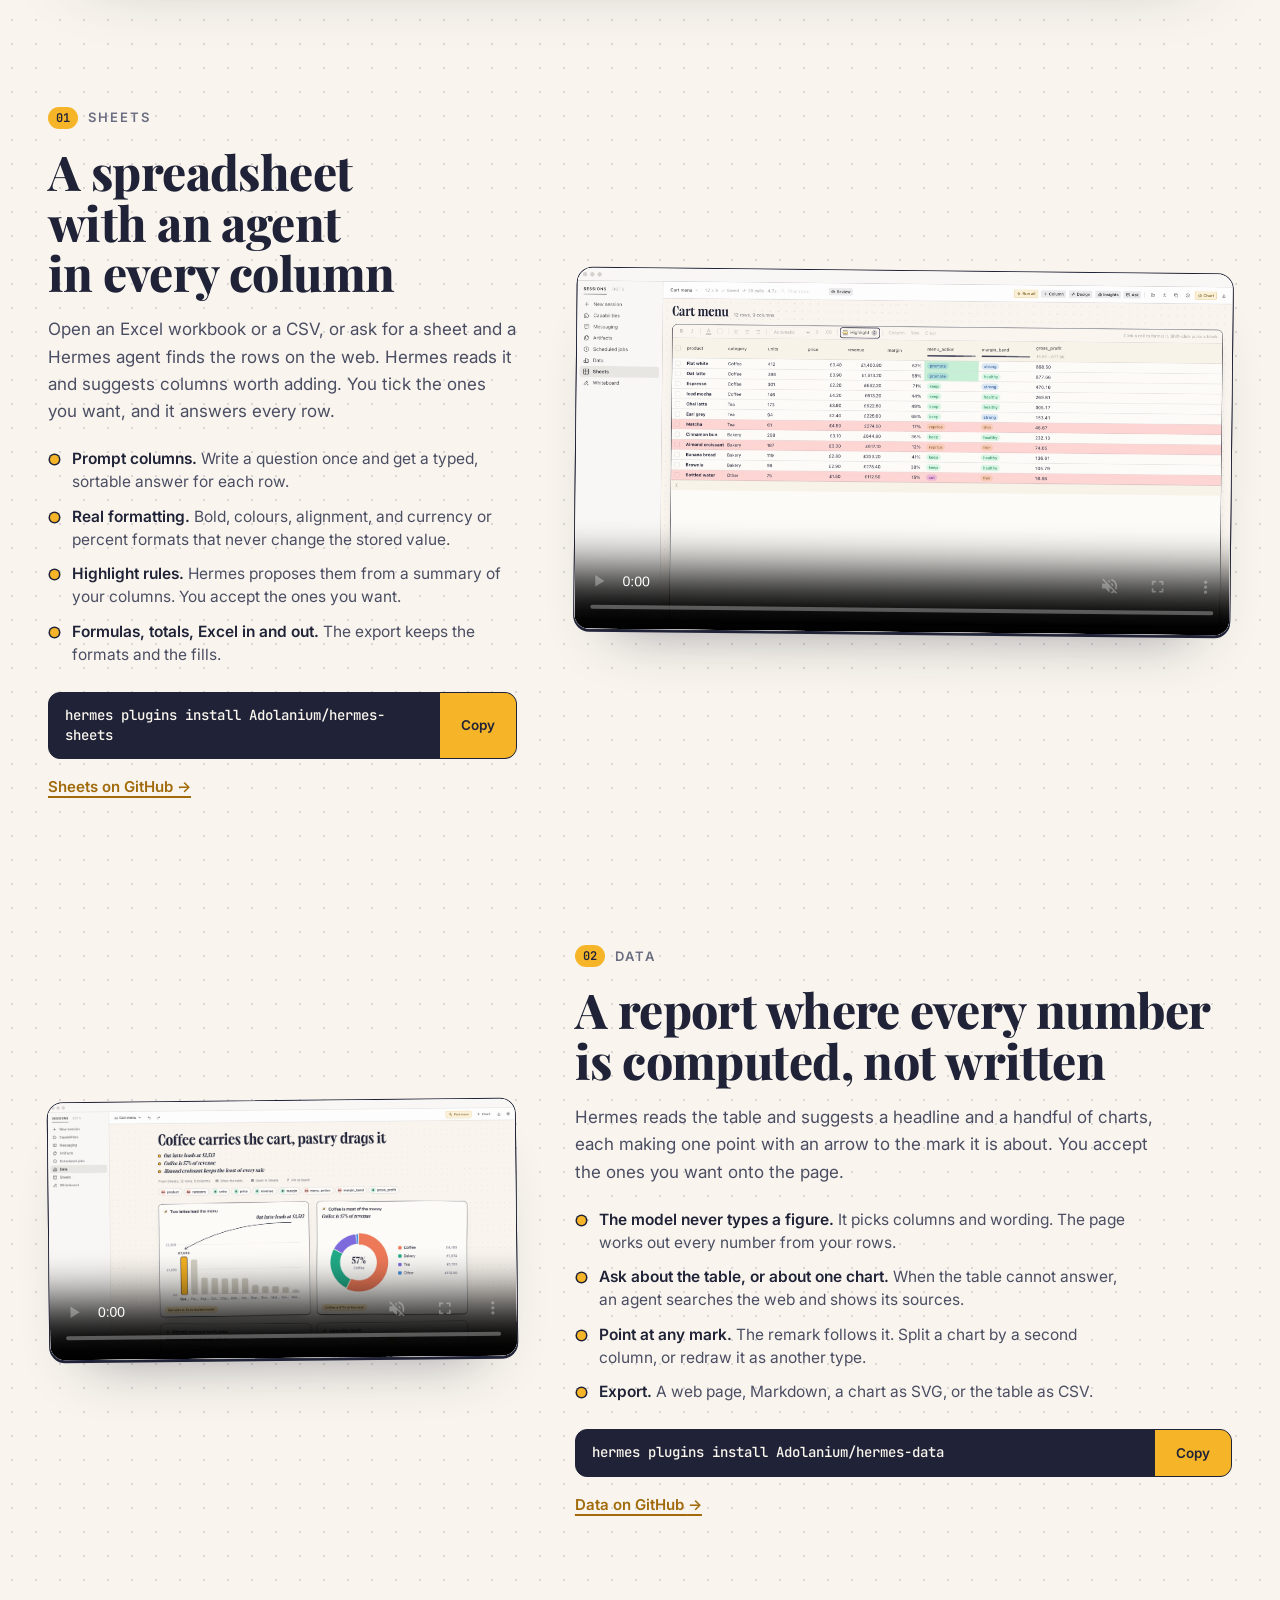
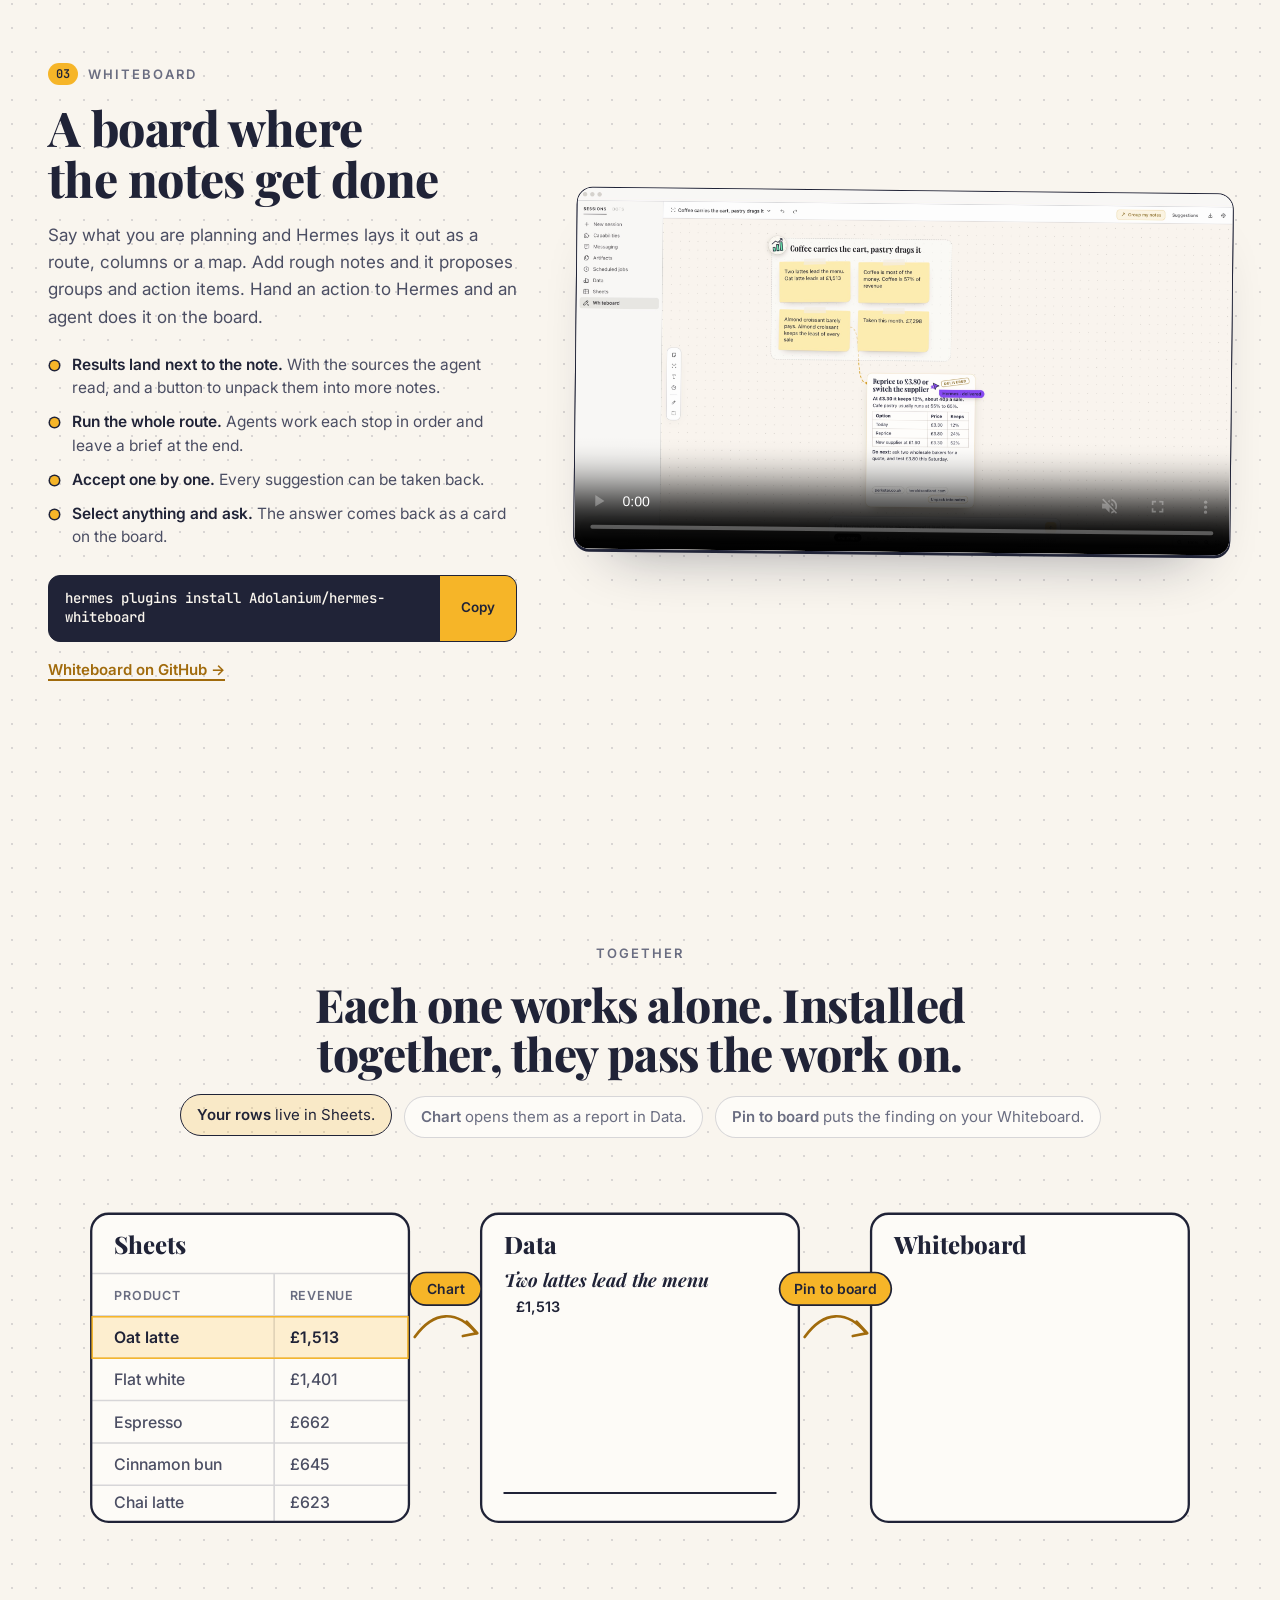
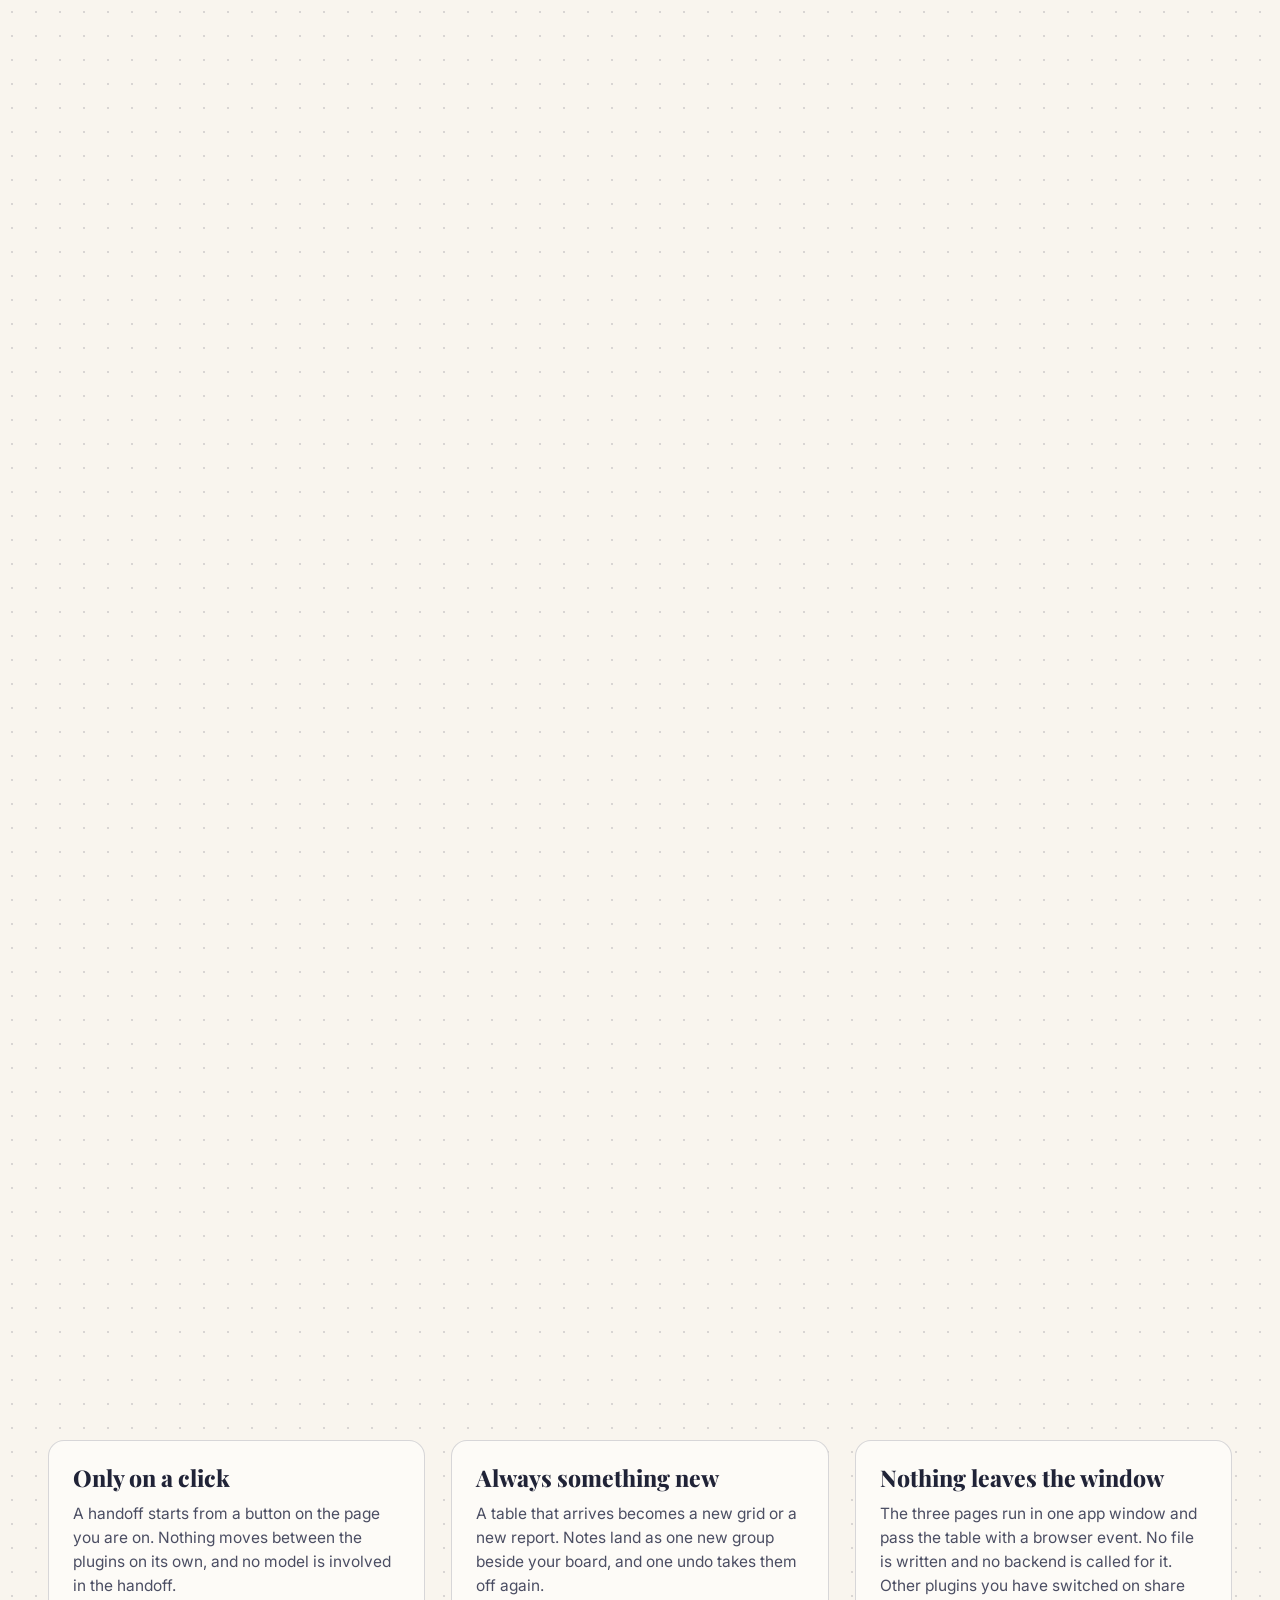
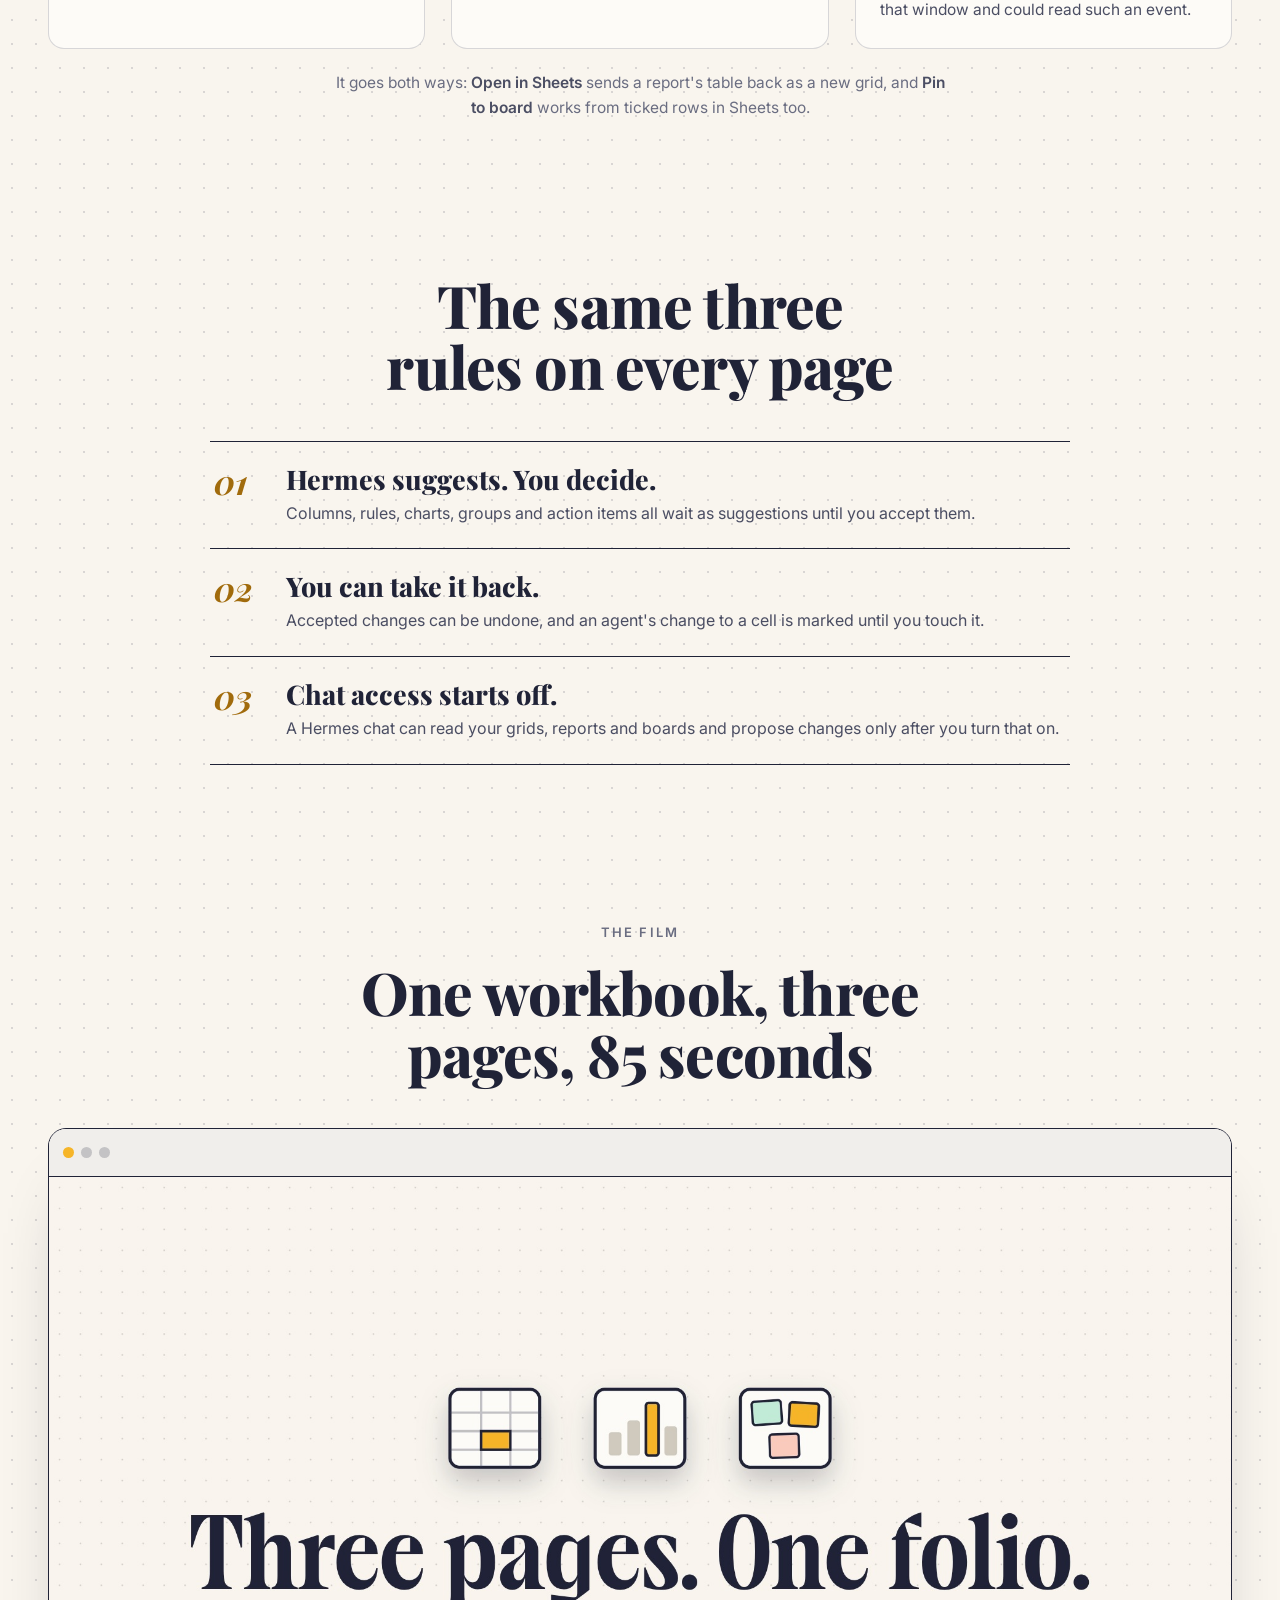
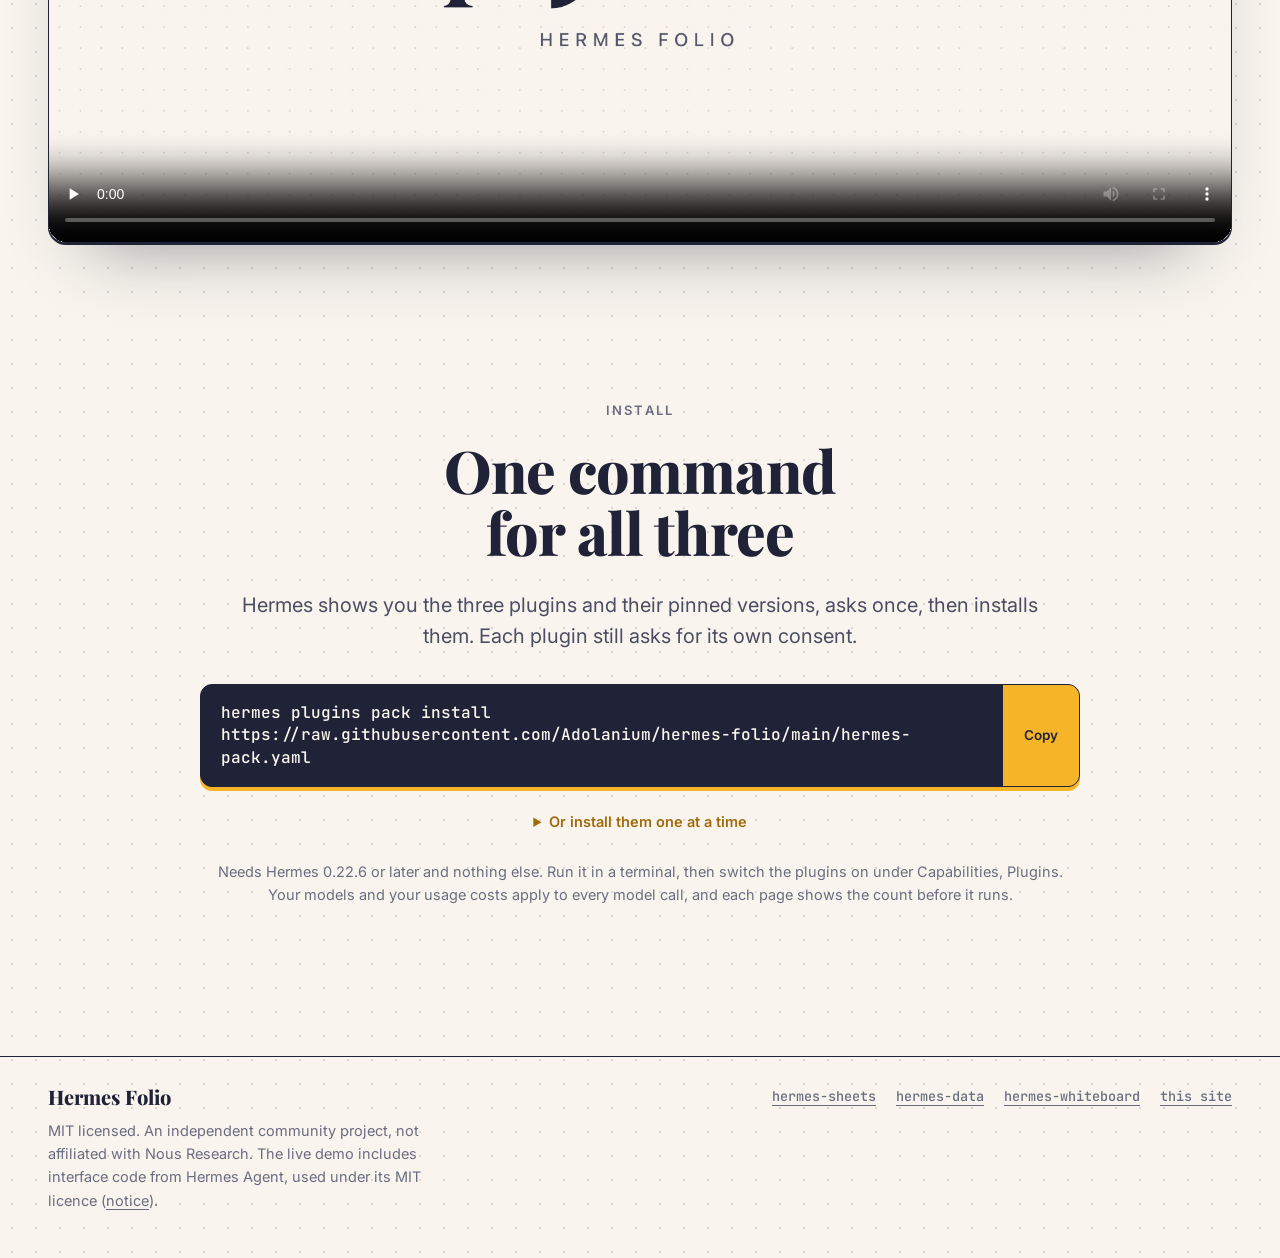
==== commit eec68cc1: "Add a light and dark switch for the page, the live demo and the clips The header switch keeps the vi" ====
--- a/index.html
+++ b/index.html
@@ -16,6 +16,15 @@
 <link rel="preconnect" href="https://fonts.gstatic.com" crossorigin>
 <link href="https://fonts.googleapis.com/css2?family=Playfair+Display:ital,wght@0,800;0,900;1,700&family=Inter:wght@400;500;600&family=JetBrains+Mono:wght@500&display=swap" rel="stylesheet">
 <link rel="stylesheet" href="site.css">
+<script>
+// Set the theme before the first paint: the visitor's own choice if they made one, else the system's.
+(function () {
+  var theme = null
+  try { theme = localStorage.getItem('folio-theme') } catch (error) {}
+  if (theme !== 'light' && theme !== 'dark') { theme = matchMedia('(prefers-color-scheme: dark)').matches ? 'dark' : 'light' }
+  document.documentElement.dataset.theme = theme
+})()
+</script>
 </head>
 <body>
 <a class="skip" href="#main">Skip to content</a>
@@ -32,6 +41,7 @@
     <a href="#together">Together</a>
     <a href="#film">Film</a>
     <a href="#install" class="pill">Install</a>
+    <button type="button" class="theme" data-theme-switch aria-label="Switch between light and dark" hidden><svg class="i-sun" viewBox="0 0 24 24" aria-hidden="true"><circle cx="12" cy="12" r="4.2"/><path d="M12 2.5v2.6M12 18.9v2.6M2.5 12h2.6M18.9 12h2.6M5.3 5.3l1.8 1.8M16.9 16.9l1.8 1.8M5.3 18.7l1.8-1.8M16.9 7.1l1.8-1.8"/></svg><svg class="i-moon" viewBox="0 0 24 24" aria-hidden="true"><path d="M20 14.2A8.2 8.2 0 0 1 9.8 4a8.2 8.2 0 1 0 10.2 10.2Z"/></svg></button>
   </nav>
 </header>
 
@@ -53,6 +63,7 @@
         <span class="dots" aria-hidden="true"><i></i><i></i><i></i></span>
         <span class="chrome-title"><b class="pulse" aria-hidden="true"></b><span data-live-label>Live demo, playing by itself</span></span>
         <span class="chrome-actions">
+          <button type="button" class="chip" data-demo-theme aria-label="Show the demo in dark"><svg class="i-sun" viewBox="0 0 24 24" aria-hidden="true"><circle cx="12" cy="12" r="4.2"/><path d="M12 2.5v2.6M12 18.9v2.6M2.5 12h2.6M18.9 12h2.6M5.3 5.3l1.8 1.8M16.9 16.9l1.8 1.8M5.3 18.7l1.8-1.8M16.9 7.1l1.8-1.8"/></svg><svg class="i-moon" viewBox="0 0 24 24" aria-hidden="true"><path d="M20 14.2A8.2 8.2 0 0 1 9.8 4a8.2 8.2 0 1 0 10.2 10.2Z"/></svg><span>Dark</span></button>
           <button type="button" class="chip gold" data-take>Take over</button>
           <button type="button" class="chip" data-replay hidden>Replay</button>
         </span>
@@ -86,7 +97,7 @@
       <div class="cmd"><code>hermes plugins install Adolanium/hermes-sheets</code><button type="button" data-copy="hermes plugins install Adolanium/hermes-sheets">Copy</button></div>
       <a class="more" href="https://github.com/Adolanium/hermes-sheets">Sheets on GitHub <span aria-hidden="true">→</span></a>
     </div>
-    <figure class="shot reveal"><video muted loop playsinline preload="none" poster="assets/sheets.jpg" data-clip aria-label="Sheets in use: columns get pound and percent formats, a column goes bold, and Hermes suggests two highlight rules that paint the rows"><source src="assets/sheets.mp4" type="video/mp4"></video></figure>
+    <figure class="shot reveal"><video muted loop playsinline preload="none" poster="assets/sheets.jpg" data-clip="sheets" aria-label="Sheets in use: columns get pound and percent formats, a column goes bold, and Hermes suggests two highlight rules that paint the rows"><source src="assets/sheets.mp4" type="video/mp4"></video></figure>
   </section>
 
   <section class="plugin flip" id="data" aria-labelledby="data-h">
@@ -103,7 +114,7 @@
       <div class="cmd"><code>hermes plugins install Adolanium/hermes-data</code><button type="button" data-copy="hermes plugins install Adolanium/hermes-data">Copy</button></div>
       <a class="more" href="https://github.com/Adolanium/hermes-data">Data on GitHub <span aria-hidden="true">→</span></a>
     </div>
-    <figure class="shot reveal"><video muted loop playsinline preload="none" poster="assets/data.jpg" data-clip aria-label="Data in use: Hermes reads the columns, suggests a headline and four charts, and they are accepted onto the page"><source src="assets/data.mp4" type="video/mp4"></video></figure>
+    <figure class="shot reveal"><video muted loop playsinline preload="none" poster="assets/data.jpg" data-clip="data" aria-label="Data in use: Hermes reads the columns, suggests a headline and four charts, and they are accepted onto the page"><source src="assets/data.mp4" type="video/mp4"></video></figure>
   </section>
 
   <section class="plugin" id="whiteboard" aria-labelledby="whiteboard-h">
@@ -120,7 +131,7 @@
       <div class="cmd"><code>hermes plugins install Adolanium/hermes-whiteboard</code><button type="button" data-copy="hermes plugins install Adolanium/hermes-whiteboard">Copy</button></div>
       <a class="more" href="https://github.com/Adolanium/hermes-whiteboard">Whiteboard on GitHub <span aria-hidden="true">→</span></a>
     </div>
-    <figure class="shot reveal"><video muted loop playsinline preload="none" poster="assets/whiteboard.jpg" data-clip aria-label="Whiteboard in use: findings from a report land as notes, one is handed to Hermes, and a result card with sources is delivered beside it"><source src="assets/whiteboard.mp4" type="video/mp4"></video></figure>
+    <figure class="shot reveal"><video muted loop playsinline preload="none" poster="assets/whiteboard.jpg" data-clip="whiteboard" aria-label="Whiteboard in use: findings from a report land as notes, one is handed to Hermes, and a result card with sources is delivered beside it"><source src="assets/whiteboard.mp4" type="video/mp4"></video></figure>
   </section>
 
   <section class="together" id="together" aria-labelledby="together-h">
--- a/site.css
+++ b/site.css
@@ -20,8 +20,9 @@
   color-scheme: light;
 }
 
+/* Without scripts nothing sets data-theme, so follow the system. */
 @media (prefers-color-scheme: dark) {
-  :root:not([data-theme="light"]) {
+  :root:not([data-theme]) {
     --paper: hsl(228 14% 11%);
     --card: hsl(228 14% 15%);
     --ink: hsl(40 36% 92%);
@@ -89,6 +90,16 @@
 .top nav a:hover { color: var(--ink); }
 .top nav .pill { padding: 7px 16px; border-radius: 99px; background: var(--ink); color: var(--paper); }
 .top nav .pill:hover { color: var(--paper); opacity: .88; }
+.theme { display: grid; place-items: center; width: 36px; height: 36px; padding: 0; border-radius: 99px; border: 1.6px solid var(--rule); background: none; color: var(--ink); cursor: pointer; transition: border-color .15s, transform .16s cubic-bezier(.2, 1.4, .4, 1); }
+.theme:hover { border-color: var(--ink); transform: translateY(-1px); }
+.theme[hidden] { display: none; }
+.theme svg, .chip svg { width: 17px; height: 17px; fill: none; stroke: currentColor; stroke-width: 1.8; stroke-linecap: round; stroke-linejoin: round; }
+/* The icon shows the theme a click switches to. */
+.i-sun { display: none; }
+:root[data-theme="dark"] .theme .i-sun, [data-demo-theme][data-now="dark"] .i-sun { display: block; }
+:root[data-theme="dark"] .theme .i-moon, [data-demo-theme][data-now="dark"] .i-moon { display: none; }
+.chip[data-demo-theme] { display: inline-flex; align-items: center; gap: 7px; padding: 0 13px 0 10px; }
+.chip[data-demo-theme] svg { width: 15px; height: 15px; }
 @media (max-width: 720px) { .top nav a:not(.pill) { display: none; } }
 
 /* ---------------------------------------------------------------- hero */
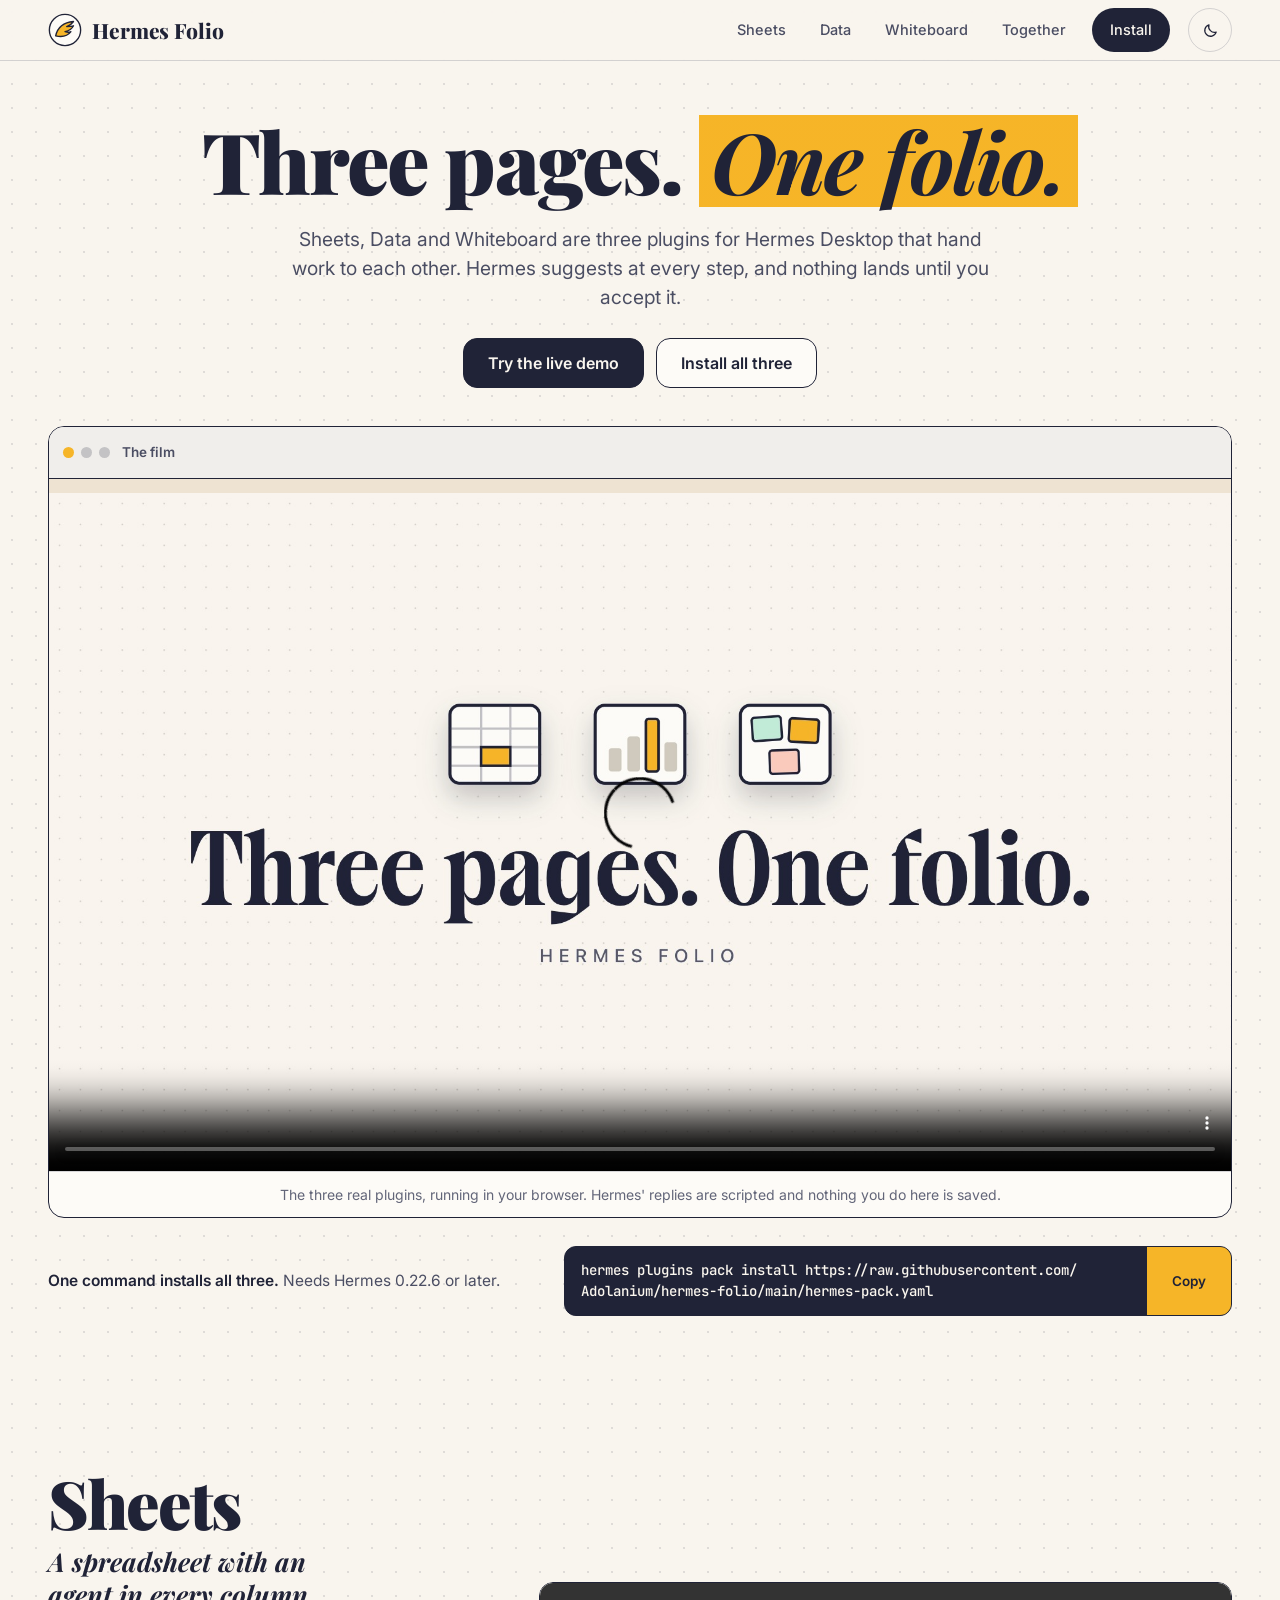
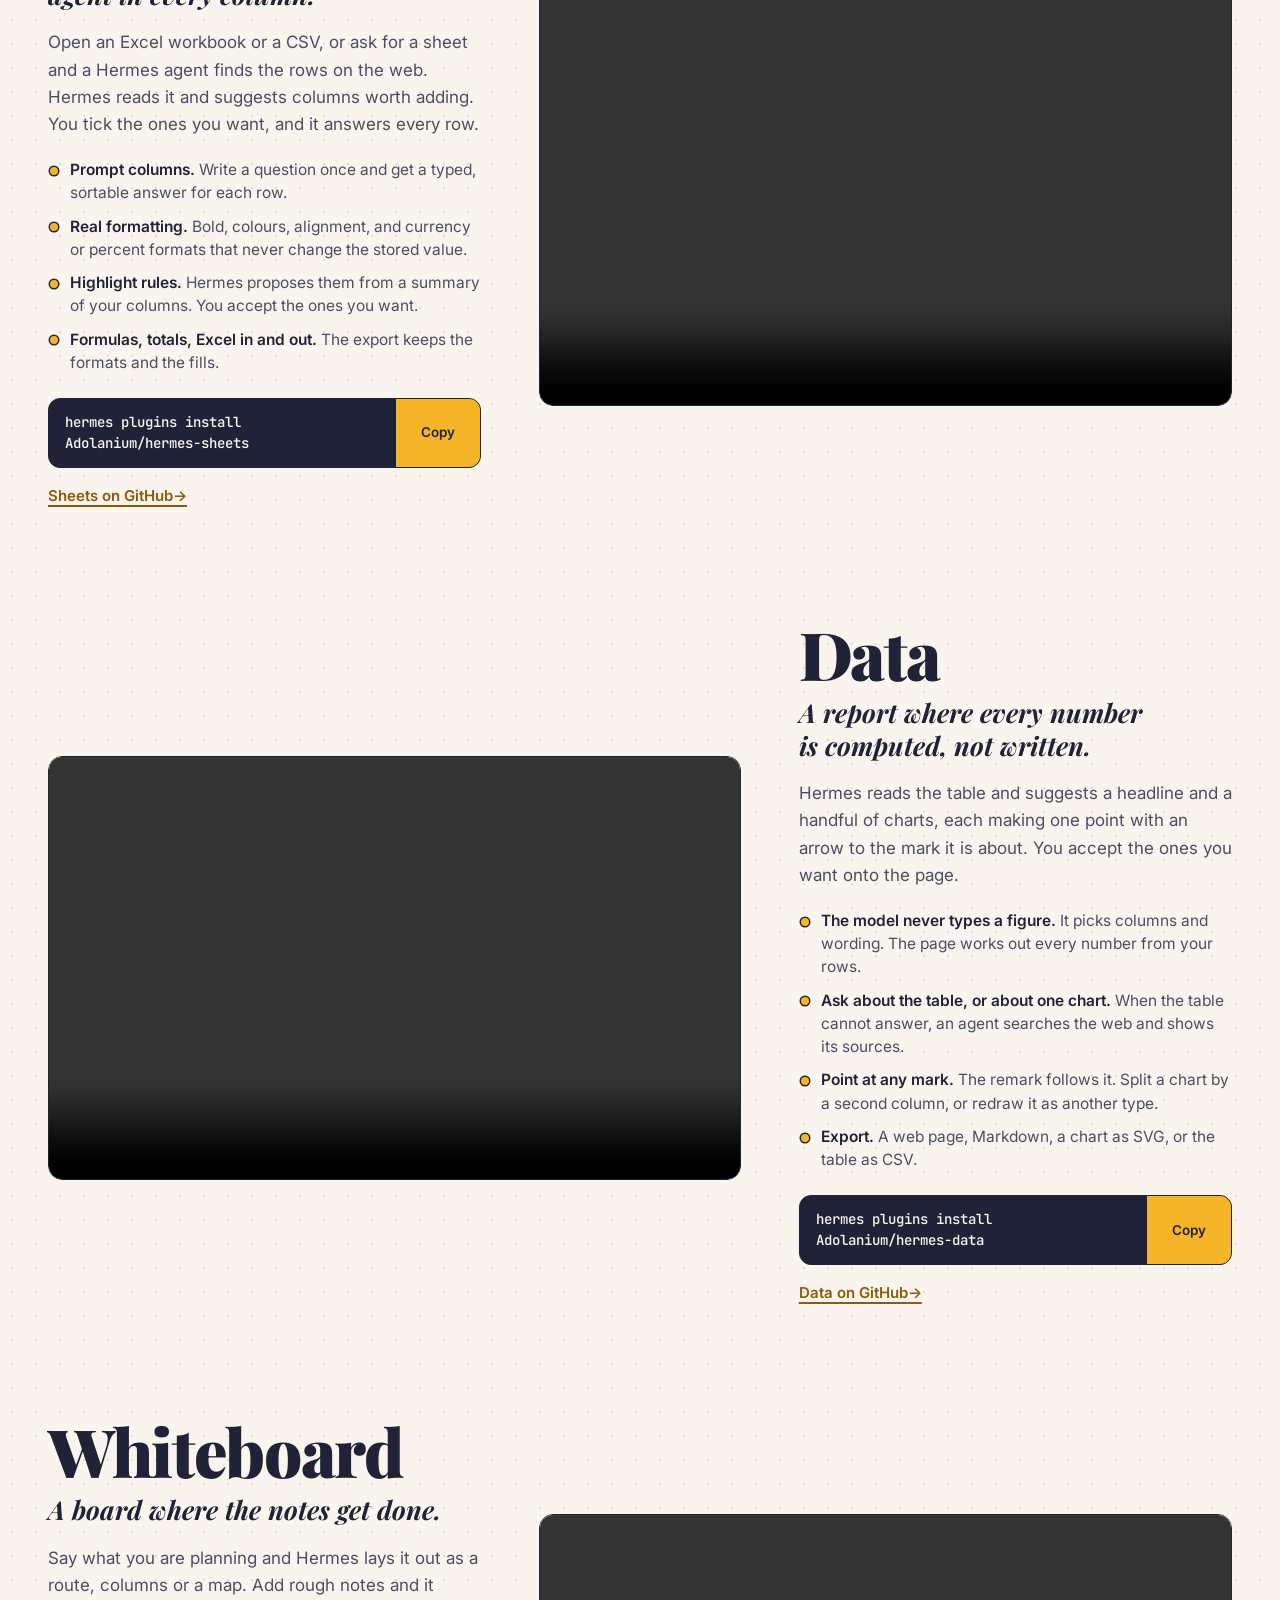
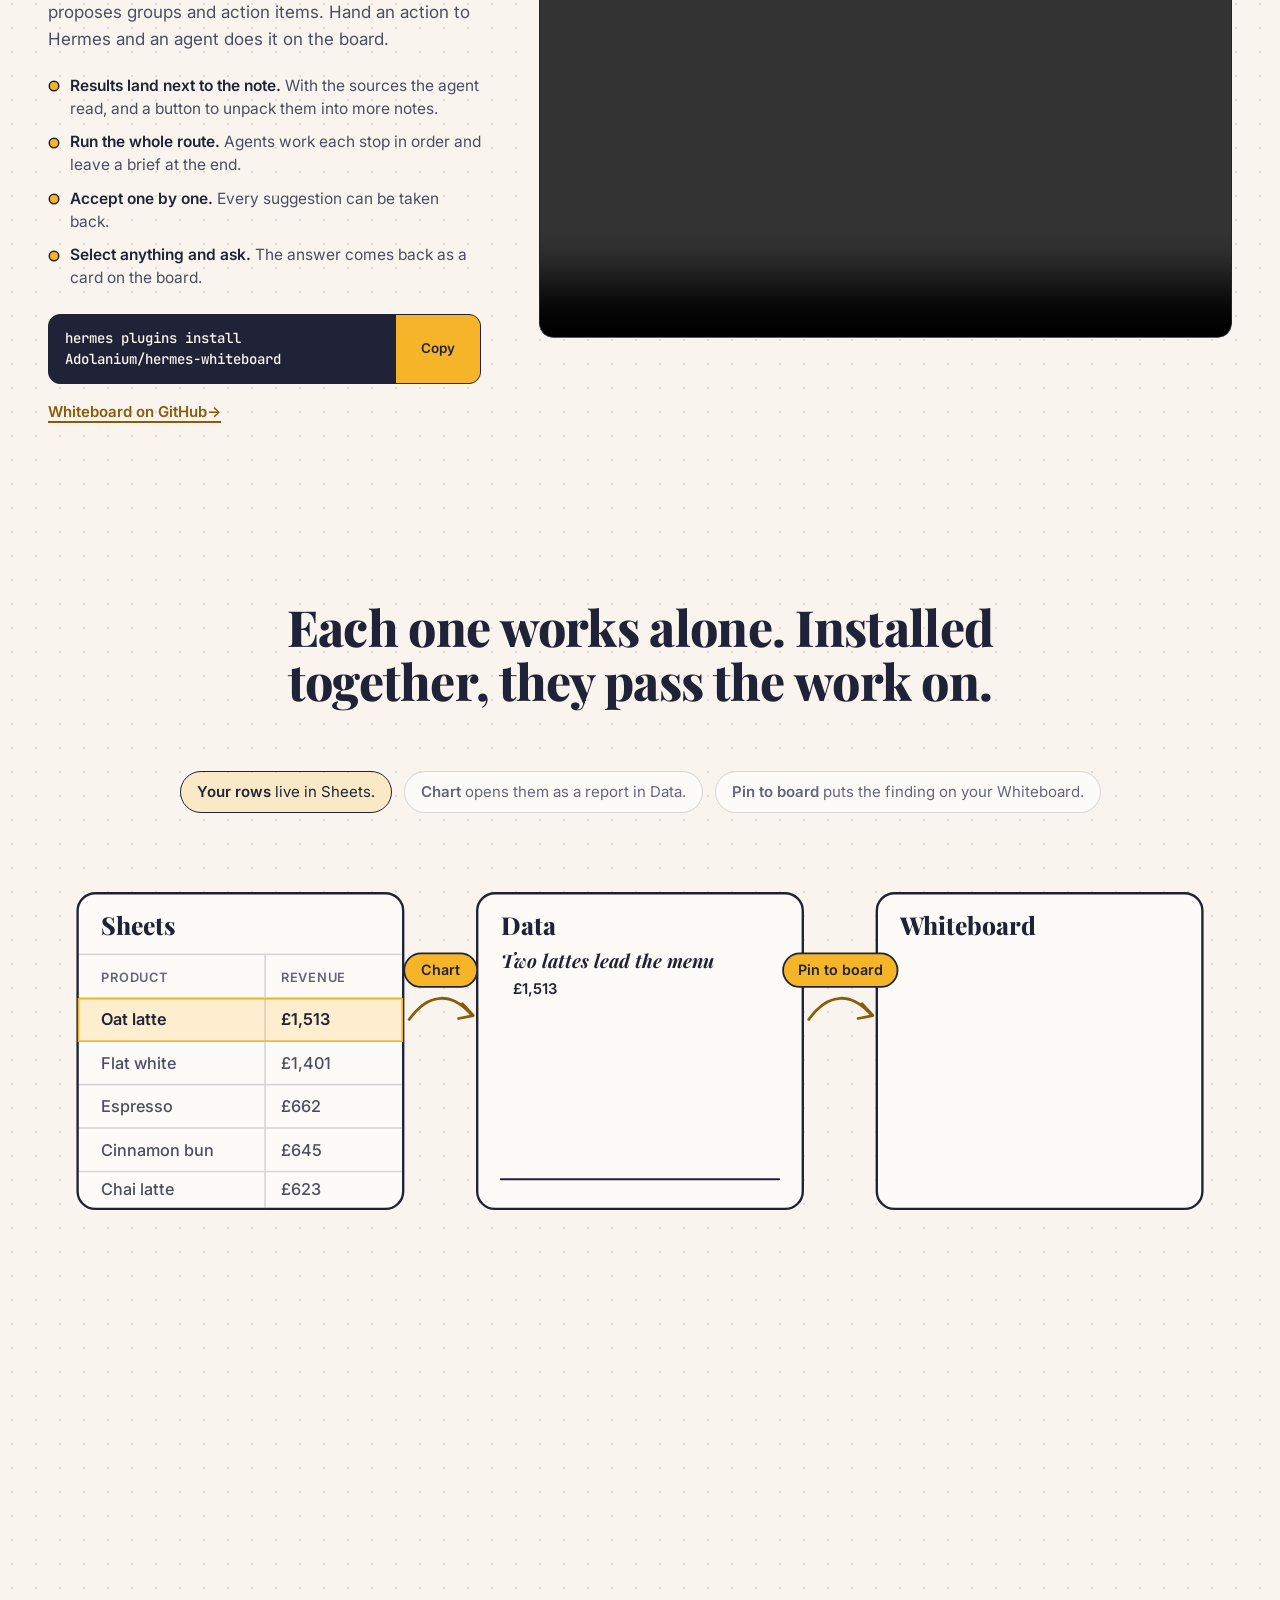
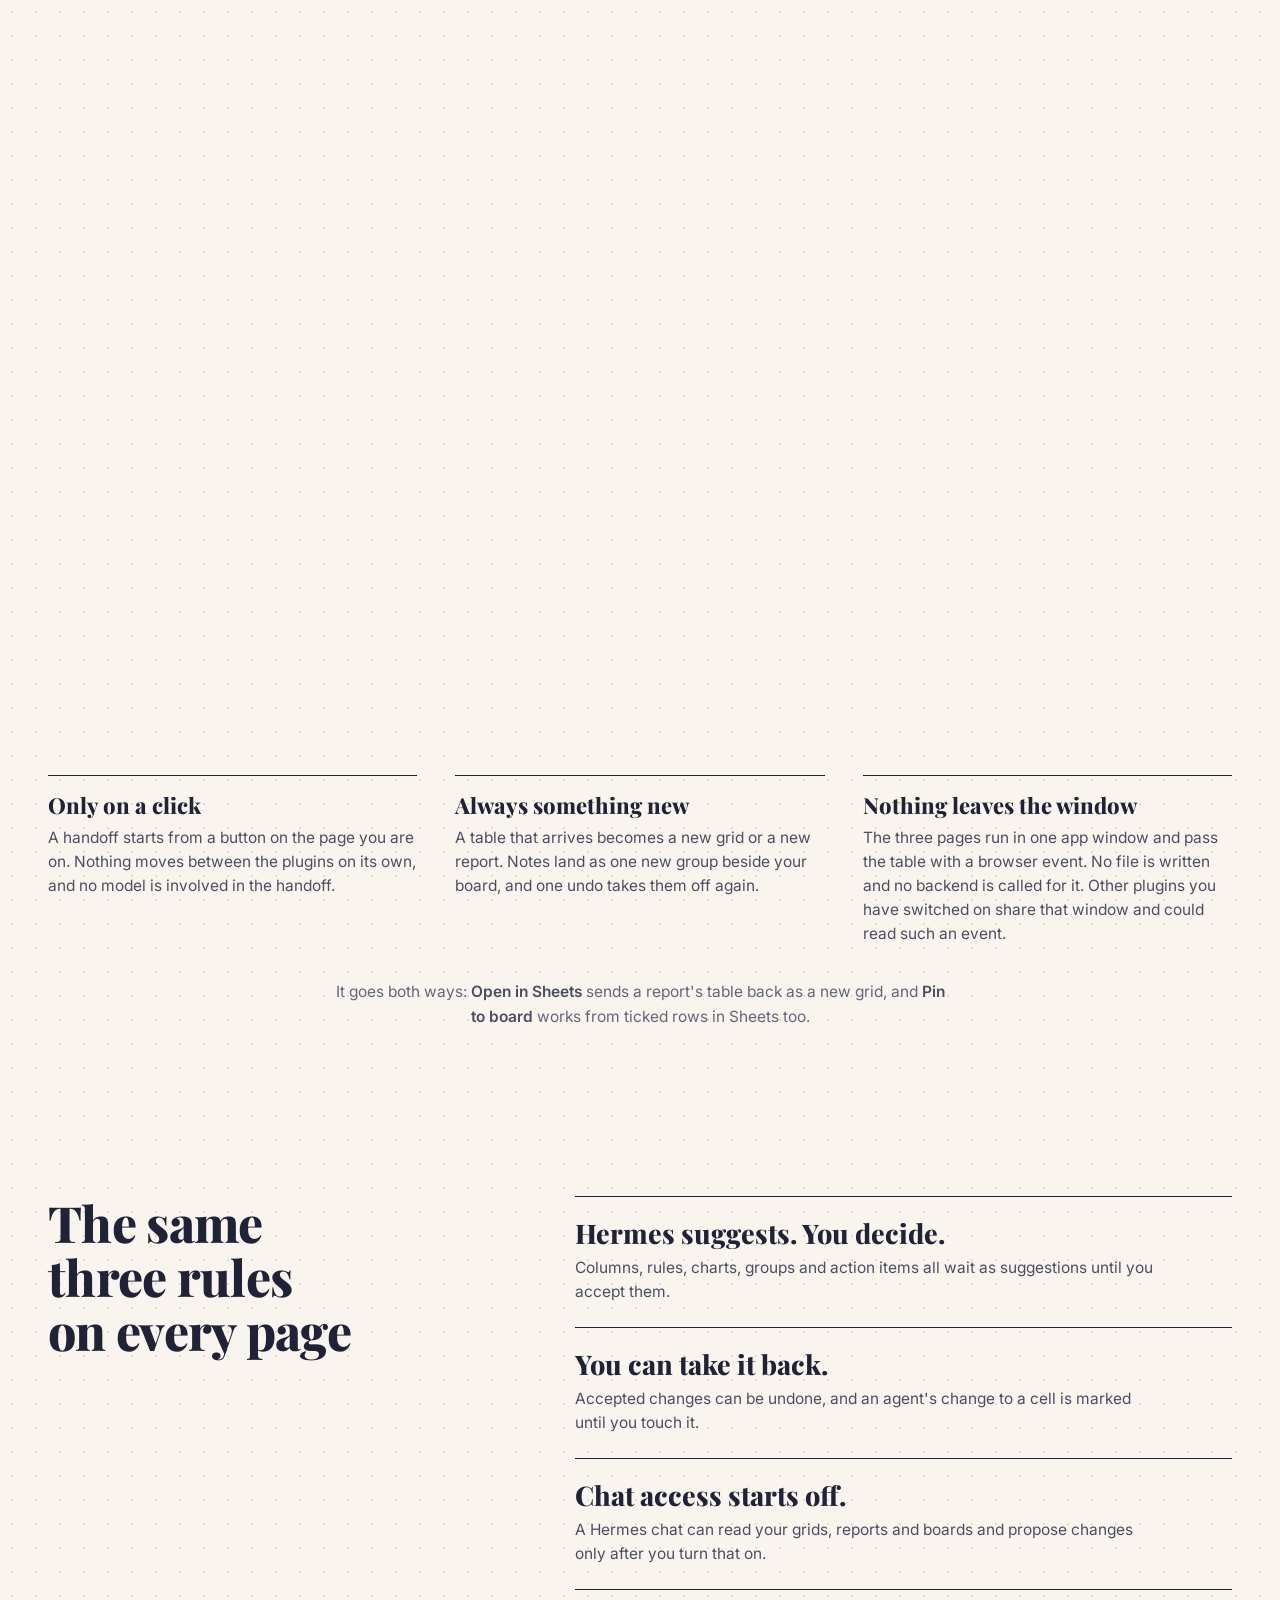
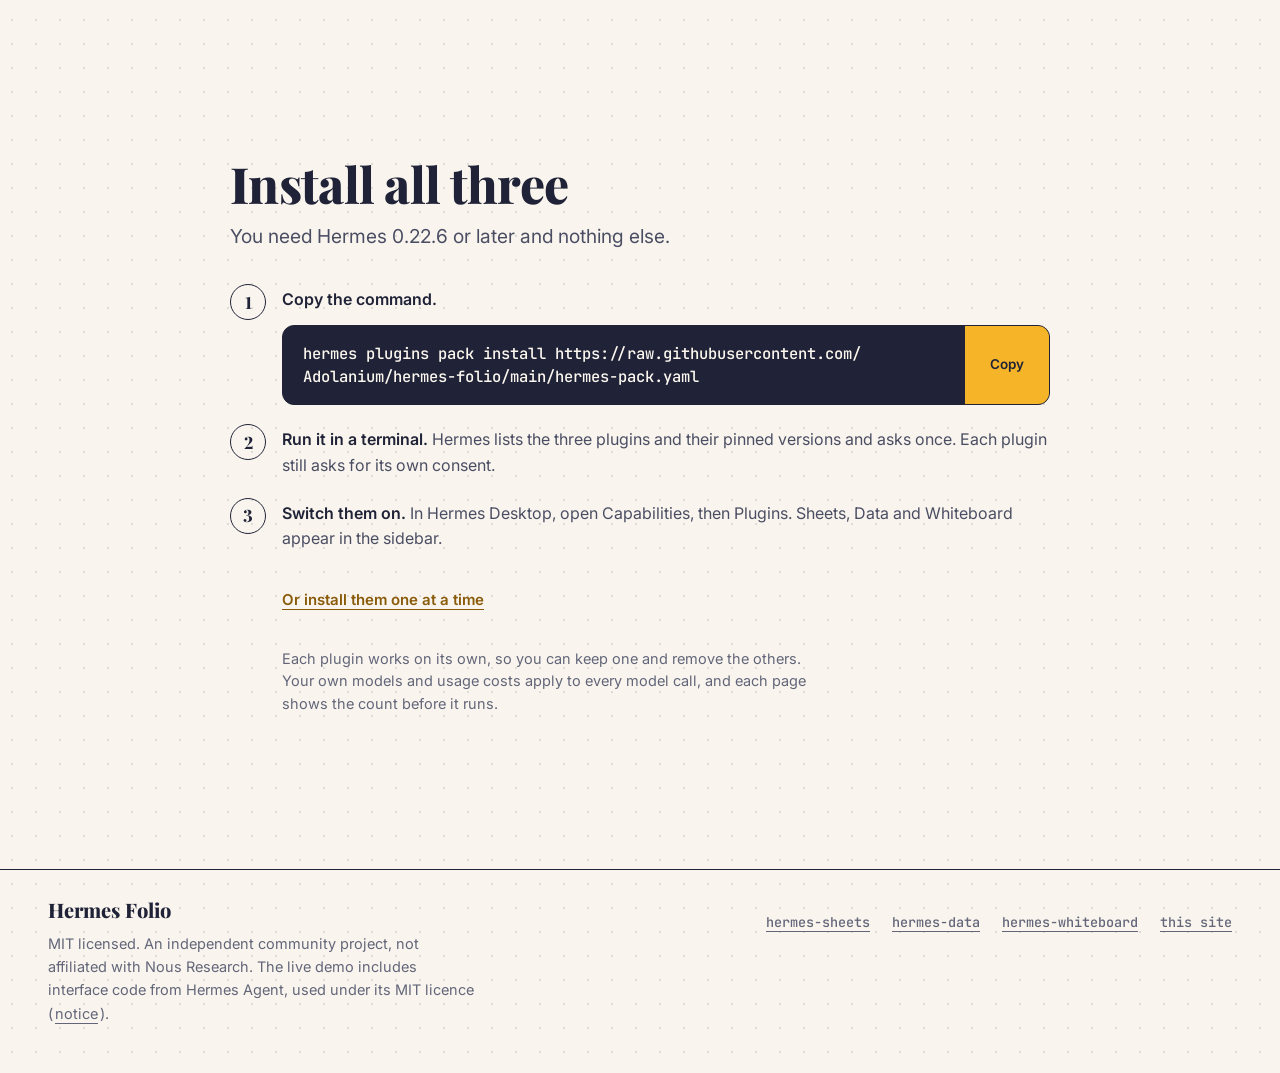
==== commit 61e0249f: "Rebuild the page around the live demo The demo now sits in the first screen and is the main call to " ====
--- a/index.html
+++ b/index.html
@@ -11,6 +11,7 @@
 <meta property="og:url" content="https://adolanium.github.io/hermes-folio/">
 <meta property="og:type" content="website">
 <meta name="twitter:card" content="summary_large_image">
+<meta name="theme-color" content="#f7f3ec">
 <link rel="icon" href="assets/mark.svg" type="image/svg+xml">
 <link rel="preconnect" href="https://fonts.googleapis.com">
 <link rel="preconnect" href="https://fonts.gstatic.com" crossorigin>
@@ -30,7 +31,7 @@
 <a class="skip" href="#main">Skip to content</a>
 
 <header class="top">
-  <a class="brand" href="#" aria-label="Hermes Folio, home">
+  <a class="brand" href="./" aria-label="Hermes Folio, home">
     <svg viewBox="0 0 40 40" aria-hidden="true"><circle cx="20" cy="20" r="18.4" class="m-disc"/><path d="M9 27c2-9 9-16 21-17-2 3-5 5-8 6 3 0 6 0 8-1-2 4-6 6-10 7 3 1 5 1 7 0-3 4-9 7-18 5Z" class="m-wing"/></svg>
     <span>Hermes Folio</span>
   </a>
@@ -39,20 +40,18 @@
     <a href="#data">Data</a>
     <a href="#whiteboard">Whiteboard</a>
     <a href="#together">Together</a>
-    <a href="#film">Film</a>
     <a href="#install" class="pill">Install</a>
     <button type="button" class="theme" data-theme-switch aria-label="Switch between light and dark" hidden><svg class="i-sun" viewBox="0 0 24 24" aria-hidden="true"><circle cx="12" cy="12" r="4.2"/><path d="M12 2.5v2.6M12 18.9v2.6M2.5 12h2.6M18.9 12h2.6M5.3 5.3l1.8 1.8M16.9 16.9l1.8 1.8M5.3 18.7l1.8-1.8M16.9 7.1l1.8-1.8"/></svg><svg class="i-moon" viewBox="0 0 24 24" aria-hidden="true"><path d="M20 14.2A8.2 8.2 0 0 1 9.8 4a8.2 8.2 0 1 0 10.2 10.2Z"/></svg></button>
   </nav>
 </header>
 
 <main id="main">
-  <section class="hero">
-    <p class="eyebrow">Three plugins for Hermes Desktop</p>
-    <h1>Three pages.<br><em>One folio.</em></h1>
-    <p class="lede">A sheet, a report and a board that hand work to each other. Format your rows, chart them in one click, and pin what you find to a board. Hermes suggests at every step, and nothing lands until you accept it.</p>
+  <section class="hero" aria-labelledby="hero-h">
+    <h1 id="hero-h">Three pages. <em>One folio.</em></h1>
+    <p class="lede">Sheets, Data and Whiteboard are three plugins for Hermes Desktop that hand work to each other. Hermes suggests at every step, and nothing lands until you accept it.</p>
     <div class="actions">
-      <a class="btn solid" href="#install">Install the three</a>
-      <a class="btn line" href="#live">Try it here <span aria-hidden="true">↓</span></a>
+      <a class="btn solid" href="#live"><span class="wide-only">Try the live demo</span><span class="narrow-only">Watch the film</span></a>
+      <a class="btn line" href="#install">Install all three</a>
     </div>
   </section>
 
@@ -61,7 +60,7 @@
     <figure class="window" data-state="idle">
       <div class="chrome">
         <span class="dots" aria-hidden="true"><i></i><i></i><i></i></span>
-        <span class="chrome-title"><b class="pulse" aria-hidden="true"></b><span data-live-label>Live demo, playing by itself</span></span>
+        <span class="chrome-title"><b class="pulse" aria-hidden="true"></b><span data-live-label aria-live="polite">Live demo</span></span>
         <span class="chrome-actions">
           <button type="button" class="chip" data-demo-theme aria-label="Show the demo in dark"><svg class="i-sun" viewBox="0 0 24 24" aria-hidden="true"><circle cx="12" cy="12" r="4.2"/><path d="M12 2.5v2.6M12 18.9v2.6M2.5 12h2.6M18.9 12h2.6M5.3 5.3l1.8 1.8M16.9 16.9l1.8 1.8M5.3 18.7l1.8-1.8M16.9 7.1l1.8-1.8"/></svg><svg class="i-moon" viewBox="0 0 24 24" aria-hidden="true"><path d="M20 14.2A8.2 8.2 0 0 1 9.8 4a8.2 8.2 0 1 0 10.2 10.2Z"/></svg><span>Dark</span></button>
           <button type="button" class="chip gold" data-take>Take over</button>
@@ -69,24 +68,29 @@
         </span>
       </div>
       <div class="frame">
-        <iframe title="Live demo: the three real plugins running in your browser" data-src="demo/index.html?demo" width="1400" height="820" tabindex="-1"></iframe>
-        <button type="button" class="shield" data-take aria-label="Take over the demo and use it yourself"><span>Click to take over</span></button>
-        <video class="frame-film" controls playsinline preload="none" poster="assets/film-poster.jpg">
+        <iframe title="Live demo: the three real plugins running in your browser" data-src="demo/index.html?demo" tabindex="-1"></iframe>
+        <button type="button" class="shield" data-take tabindex="-1" aria-hidden="true"><span>Click to take over</span></button>
+        <video class="frame-film" id="film" controls playsinline preload="none" poster="assets/film-poster.jpg" aria-label="The Hermes Folio film: one workbook through all three pages, 85 seconds">
           <source src="assets/hermes-folio.mp4" type="video/mp4">
+          Your browser cannot play this video. <a href="assets/hermes-folio.mp4">Download the film</a>.
         </video>
         <button type="button" class="frame-start" data-start hidden>Play the demo</button>
       </div>
       <figcaption>
-        <span class="wide-only">These are the three real plugins running in your browser. Hermes' replies are scripted for the demo, and nothing you do here is saved.</span>
+        <span class="wide-only">The three real plugins, running in your browser. Hermes' replies are scripted and nothing you do here is saved. <button type="button" class="textlink" data-film hidden>Watch the 85 second film instead</button></span>
         <span class="narrow-only">The film, 85 seconds. On a wider screen this is a live demo you can use.</span>
       </figcaption>
     </figure>
+    <div class="grab">
+      <p><b>One command installs all three.</b> Needs Hermes 0.22.6 or later.</p>
+      <div class="cmd"><code>hermes plugins pack install <wbr>https://raw.githubusercontent.com/<wbr>Adolanium/hermes-folio/main/<wbr>hermes-pack.yaml</code><button type="button" data-copy="hermes plugins pack install https://raw.githubusercontent.com/Adolanium/hermes-folio/main/hermes-pack.yaml">Copy</button></div>
+    </div>
   </section>
 
   <section class="plugin" id="sheets" aria-labelledby="sheets-h">
-    <div class="copy reveal">
-      <p class="eyebrow"><span class="num">01</span> Sheets</p>
-      <h2 id="sheets-h">A spreadsheet with an agent in every column</h2>
+    <div class="copy">
+      <h2 id="sheets-h">Sheets</h2>
+      <p class="claim">A spreadsheet with an agent in every column.</p>
       <p>Open an Excel workbook or a CSV, or ask for a sheet and a Hermes agent finds the rows on the web. Hermes reads it and suggests columns worth adding. You tick the ones you want, and it answers every row.</p>
       <ul class="points">
         <li><b>Prompt columns.</b> Write a question once and get a typed, sortable answer for each row.</li>
@@ -94,16 +98,16 @@
         <li><b>Highlight rules.</b> Hermes proposes them from a summary of your columns. You accept the ones you want.</li>
         <li><b>Formulas, totals, Excel in and out.</b> The export keeps the formats and the fills.</li>
       </ul>
-      <div class="cmd"><code>hermes plugins install Adolanium/hermes-sheets</code><button type="button" data-copy="hermes plugins install Adolanium/hermes-sheets">Copy</button></div>
+      <div class="cmd"><code>hermes plugins install <wbr>Adolanium/hermes-sheets</code><button type="button" data-copy="hermes plugins install Adolanium/hermes-sheets">Copy</button></div>
       <a class="more" href="https://github.com/Adolanium/hermes-sheets">Sheets on GitHub <span aria-hidden="true">→</span></a>
     </div>
-    <figure class="shot reveal"><video muted loop playsinline preload="none" poster="assets/sheets.jpg" data-clip="sheets" aria-label="Sheets in use: columns get pound and percent formats, a column goes bold, and Hermes suggests two highlight rules that paint the rows"><source src="assets/sheets.mp4" type="video/mp4"></video></figure>
+    <figure class="shot reveal"><video muted loop playsinline preload="none" data-clip="sheets" aria-label="Sheets in use: columns get pound and percent formats, a column goes bold, and Hermes suggests two highlight rules that paint the rows"><source src="assets/sheets.mp4" type="video/mp4"></video><button type="button" class="clip-toggle" data-clip-toggle hidden>Pause</button></figure>
   </section>
 
   <section class="plugin flip" id="data" aria-labelledby="data-h">
-    <div class="copy reveal">
-      <p class="eyebrow"><span class="num">02</span> Data</p>
-      <h2 id="data-h">A report where every number is computed, not written</h2>
+    <div class="copy">
+      <h2 id="data-h">Data</h2>
+      <p class="claim">A report where every number is computed, not written.</p>
       <p>Hermes reads the table and suggests a headline and a handful of charts, each making one point with an arrow to the mark it is about. You accept the ones you want onto the page.</p>
       <ul class="points">
         <li><b>The model never types a figure.</b> It picks columns and wording. The page works out every number from your rows.</li>
@@ -111,16 +115,16 @@
         <li><b>Point at any mark.</b> The remark follows it. Split a chart by a second column, or redraw it as another type.</li>
         <li><b>Export.</b> A web page, Markdown, a chart as SVG, or the table as CSV.</li>
       </ul>
-      <div class="cmd"><code>hermes plugins install Adolanium/hermes-data</code><button type="button" data-copy="hermes plugins install Adolanium/hermes-data">Copy</button></div>
+      <div class="cmd"><code>hermes plugins install <wbr>Adolanium/hermes-data</code><button type="button" data-copy="hermes plugins install Adolanium/hermes-data">Copy</button></div>
       <a class="more" href="https://github.com/Adolanium/hermes-data">Data on GitHub <span aria-hidden="true">→</span></a>
     </div>
-    <figure class="shot reveal"><video muted loop playsinline preload="none" poster="assets/data.jpg" data-clip="data" aria-label="Data in use: Hermes reads the columns, suggests a headline and four charts, and they are accepted onto the page"><source src="assets/data.mp4" type="video/mp4"></video></figure>
+    <figure class="shot reveal"><video muted loop playsinline preload="none" data-clip="data" aria-label="Data in use: Hermes reads the columns, suggests a headline and four charts, and they are accepted onto the page"><source src="assets/data.mp4" type="video/mp4"></video><button type="button" class="clip-toggle" data-clip-toggle hidden>Pause</button></figure>
   </section>
 
   <section class="plugin" id="whiteboard" aria-labelledby="whiteboard-h">
-    <div class="copy reveal">
-      <p class="eyebrow"><span class="num">03</span> Whiteboard</p>
-      <h2 id="whiteboard-h">A board where the notes get done</h2>
+    <div class="copy">
+      <h2 id="whiteboard-h">Whiteboard</h2>
+      <p class="claim">A board where the notes get done.</p>
       <p>Say what you are planning and Hermes lays it out as a route, columns or a map. Add rough notes and it proposes groups and action items. Hand an action to Hermes and an agent does it on the board.</p>
       <ul class="points">
         <li><b>Results land next to the note.</b> With the sources the agent read, and a button to unpack them into more notes.</li>
@@ -128,24 +132,22 @@
         <li><b>Accept one by one.</b> Every suggestion can be taken back.</li>
         <li><b>Select anything and ask.</b> The answer comes back as a card on the board.</li>
       </ul>
-      <div class="cmd"><code>hermes plugins install Adolanium/hermes-whiteboard</code><button type="button" data-copy="hermes plugins install Adolanium/hermes-whiteboard">Copy</button></div>
+      <div class="cmd"><code>hermes plugins install <wbr>Adolanium/hermes-whiteboard</code><button type="button" data-copy="hermes plugins install Adolanium/hermes-whiteboard">Copy</button></div>
       <a class="more" href="https://github.com/Adolanium/hermes-whiteboard">Whiteboard on GitHub <span aria-hidden="true">→</span></a>
     </div>
-    <figure class="shot reveal"><video muted loop playsinline preload="none" poster="assets/whiteboard.jpg" data-clip="whiteboard" aria-label="Whiteboard in use: findings from a report land as notes, one is handed to Hermes, and a result card with sources is delivered beside it"><source src="assets/whiteboard.mp4" type="video/mp4"></video></figure>
+    <figure class="shot reveal"><video muted loop playsinline preload="none" data-clip="whiteboard" aria-label="Whiteboard in use: findings from a report land as notes, one is handed to Hermes, and a result card with sources is delivered beside it"><source src="assets/whiteboard.mp4" type="video/mp4"></video><button type="button" class="clip-toggle" data-clip-toggle hidden>Pause</button></figure>
   </section>
 
   <section class="together" id="together" aria-labelledby="together-h">
+    <h2 id="together-h">Each one works alone. Installed together, they pass the work on.</h2>
     <div class="story" data-story>
       <div class="story-pin">
-        <div class="together-head">
-          <p class="eyebrow">Together</p>
-          <h2 id="together-h">Each one works alone. Installed together, they pass the work on.</h2>
-        </div>
-        <ol class="story-steps" aria-hidden="true">
+        <ol class="story-steps">
           <li data-step="0"><b>Your rows</b> live in Sheets.</li>
           <li data-step="1"><b>Chart</b> opens them as a report in Data.</li>
           <li data-step="2"><b>Pin to board</b> puts the finding on your Whiteboard.</li>
         </ol>
+        <div class="story-scroll" tabindex="0" role="group" aria-label="Diagram of the handoffs">
         <svg class="story-svg" viewBox="0 0 1200 430" role="img" aria-label="A row in a sheet becomes a bar in a chart, and the chart's finding becomes a note on a board">
           <g class="s-card" transform="translate(30 60)">
             <rect width="330" height="320" rx="18" class="s-paper"/>
@@ -180,26 +182,29 @@
           </g>
           <g class="s-hand s-hand-1">
             <path d="M366 188C386 160 410 160 430 184" class="s-arc"/><path d="M420 172l11 12-15 3" class="s-arc"/>
+            <path class="s-down" d="M195 334v58M187 384l8 10 8-10"/>
             <g transform="translate(398 138)"><rect x="-37" y="-17" width="74" height="34" rx="17" class="s-chip"/><text y="5" class="s-chip-t">Chart</text></g>
           </g>
           <g class="s-hand s-hand-2">
             <path d="M771 188C791 160 815 160 835 184" class="s-arc"/><path d="M825 172l11 12-15 3" class="s-arc"/>
+            <path class="s-down" d="M195 724v58M187 774l8 10 8-10"/>
             <g transform="translate(803 138)"><rect x="-58" y="-17" width="116" height="34" rx="17" class="s-chip"/><text y="5" class="s-chip-t">Pin to board</text></g>
           </g>
           <circle r="11" class="s-token" data-token/>
         </svg>
+        </div>
       </div>
     </div>
     <div class="facts">
-      <article class="reveal">
+      <article>
         <h3>Only on a click</h3>
         <p>A handoff starts from a button on the page you are on. Nothing moves between the plugins on its own, and no model is involved in the handoff.</p>
       </article>
-      <article class="reveal">
+      <article>
         <h3>Always something new</h3>
         <p>A table that arrives becomes a new grid or a new report. Notes land as one new group beside your board, and one undo takes them off again.</p>
       </article>
-      <article class="reveal">
+      <article>
         <h3>Nothing leaves the window</h3>
         <p>The three pages run in one app window and pass the table with a browser event. No file is written and no backend is called for it. Other plugins you have switched on share that window and could read such an event.</p>
       </article>
@@ -210,40 +215,32 @@
   <section class="rules" aria-labelledby="rules-h">
     <h2 id="rules-h">The same three rules on every page</h2>
     <ol>
-      <li class="reveal"><b>Hermes suggests. You decide.</b><span>Columns, rules, charts, groups and action items all wait as suggestions until you accept them.</span></li>
-      <li class="reveal"><b>You can take it back.</b><span>Accepted changes can be undone, and an agent's change to a cell is marked until you touch it.</span></li>
-      <li class="reveal"><b>Chat access starts off.</b><span>A Hermes chat can read your grids, reports and boards and propose changes only after you turn that on.</span></li>
+      <li><b>Hermes suggests. You decide.</b><span>Columns, rules, charts, groups and action items all wait as suggestions until you accept them.</span></li>
+      <li><b>You can take it back.</b><span>Accepted changes can be undone, and an agent's change to a cell is marked until you touch it.</span></li>
+      <li><b>Chat access starts off.</b><span>A Hermes chat can read your grids, reports and boards and propose changes only after you turn that on.</span></li>
     </ol>
   </section>
 
-  <section class="film" id="film" aria-labelledby="film-h">
-    <p class="eyebrow">The film</p>
-    <h2 id="film-h">One workbook, three pages, 85 seconds</h2>
-    <figure class="window reveal">
-      <div class="chrome" aria-hidden="true"><span class="dots"><i></i><i></i><i></i></span></div>
-      <video controls playsinline preload="none" poster="assets/film-poster.jpg">
-        <source src="assets/hermes-folio.mp4" type="video/mp4">
-        Your browser cannot play this video. <a href="assets/hermes-folio.mp4">Download the film</a>.
-      </video>
-    </figure>
-  </section>
-
   <section class="install" id="install" aria-labelledby="install-h">
-    <p class="eyebrow">Install</p>
-    <h2 id="install-h">One command for all three</h2>
-    <p class="lede">Hermes shows you the three plugins and their pinned versions, asks once, then installs them. Each plugin still asks for its own consent.</p>
-    <div class="cmds">
-      <div class="cmd big"><code>hermes plugins pack install https://raw.githubusercontent.com/Adolanium/hermes-folio/main/hermes-pack.yaml</code><button type="button" data-copy="hermes plugins pack install https://raw.githubusercontent.com/Adolanium/hermes-folio/main/hermes-pack.yaml">Copy</button></div>
-    </div>
+    <h2 id="install-h">Install all three</h2>
+    <p class="lede">You need Hermes 0.22.6 or later and nothing else.</p>
+    <ol class="steps">
+      <li>
+        <b>Copy the command.</b>
+        <div class="cmd big"><code>hermes plugins pack install <wbr>https://raw.githubusercontent.com/<wbr>Adolanium/hermes-folio/main/<wbr>hermes-pack.yaml</code><button type="button" data-copy="hermes plugins pack install https://raw.githubusercontent.com/Adolanium/hermes-folio/main/hermes-pack.yaml">Copy</button></div>
+      </li>
+      <li><b>Run it in a terminal.</b> <span>Hermes lists the three plugins and their pinned versions and asks once. Each plugin still asks for its own consent.</span></li>
+      <li><b>Switch them on.</b> <span>In Hermes Desktop, open Capabilities, then Plugins. Sheets, Data and Whiteboard appear in the sidebar.</span></li>
+    </ol>
     <details class="singly">
       <summary>Or install them one at a time</summary>
       <div class="cmds">
-        <div class="cmd"><code>hermes plugins install Adolanium/hermes-sheets</code><button type="button" data-copy="hermes plugins install Adolanium/hermes-sheets">Copy</button></div>
-        <div class="cmd"><code>hermes plugins install Adolanium/hermes-data</code><button type="button" data-copy="hermes plugins install Adolanium/hermes-data">Copy</button></div>
-        <div class="cmd"><code>hermes plugins install Adolanium/hermes-whiteboard</code><button type="button" data-copy="hermes plugins install Adolanium/hermes-whiteboard">Copy</button></div>
+        <div class="cmd"><code>hermes plugins install <wbr>Adolanium/hermes-sheets</code><button type="button" data-copy="hermes plugins install Adolanium/hermes-sheets">Copy</button></div>
+        <div class="cmd"><code>hermes plugins install <wbr>Adolanium/hermes-data</code><button type="button" data-copy="hermes plugins install Adolanium/hermes-data">Copy</button></div>
+        <div class="cmd"><code>hermes plugins install <wbr>Adolanium/hermes-whiteboard</code><button type="button" data-copy="hermes plugins install Adolanium/hermes-whiteboard">Copy</button></div>
       </div>
     </details>
-    <p class="fine">Needs Hermes 0.22.6 or later and nothing else. Run it in a terminal, then switch the plugins on under Capabilities, Plugins. Your models and your usage costs apply to every model call, and each page shows the count before it runs.</p>
+    <p class="fine">Each plugin works on its own, so you can keep one and remove the others. Your own models and usage costs apply to every model call, and each page shows the count before it runs.</p>
   </section>
 </main>
 
@@ -260,6 +257,8 @@
   </nav>
 </footer>
 
+<p class="sr" role="status" data-status></p>
+
 <script src="site.js" defer></script>
 </body>
 </html>
--- a/site.css
+++ b/site.css
@@ -3,20 +3,23 @@
   --card: hsl(42 60% 98%);
   --ink: hsl(232 26% 17%);
   --ink-2: hsl(232 14% 34%);
-  --ink-3: hsl(232 10% 46%);
+  --ink-3: hsl(232 10% 43%);
   --rule: hsl(232 20% 30% / .2);
-  --dot: hsl(232 26% 17% / .15);
+  --dot: hsl(232 26% 17% / .12);
   --gold: hsl(41 92% 56%);
-  --gold-deep: hsl(38 86% 34%);
+  --gold-deep: hsl(38 86% 29%);
   --gold-wash: hsl(41 96% 62% / .22);
   --mint: hsl(150 52% 84%);
   --peach: hsl(13 86% 86%);
-  --shadow: hsl(232 40% 12% / .45);
-  --display: 'Playfair Display', 'Collapse', ui-serif, Georgia, serif;
+  --night: hsl(232 26% 17%);
+  --cream: hsl(40 60% 96%);
+  --shadow: hsl(232 40% 12% / .3);
+  --display: 'Playfair Display', ui-serif, Georgia, serif;
   --sans: 'Inter', -apple-system, BlinkMacSystemFont, 'Segoe UI', system-ui, sans-serif;
   --mono: 'JetBrains Mono', ui-monospace, 'SF Mono', Menlo, monospace;
   --gutter: clamp(16px, 4vw, 48px);
   --wide: 1240px;
+  --out: cubic-bezier(.16, 1, .3, 1);
   color-scheme: light;
 }
 
@@ -27,12 +30,12 @@
     --card: hsl(228 14% 15%);
     --ink: hsl(40 36% 92%);
     --ink-2: hsl(40 14% 74%);
-    --ink-3: hsl(40 8% 60%);
+    --ink-3: hsl(40 8% 62%);
     --rule: hsl(40 30% 90% / .16);
-    --dot: hsl(40 30% 90% / .12);
+    --dot: hsl(40 30% 90% / .1);
     --gold-deep: hsl(41 92% 68%);
     --gold-wash: hsl(41 96% 62% / .16);
-    --shadow: hsl(0 0% 0% / .7);
+    --shadow: hsl(0 0% 0% / .6);
     color-scheme: dark;
   }
 }
@@ -42,232 +45,191 @@
   --card: hsl(228 14% 15%);
   --ink: hsl(40 36% 92%);
   --ink-2: hsl(40 14% 74%);
-  --ink-3: hsl(40 8% 60%);
+  --ink-3: hsl(40 8% 62%);
   --rule: hsl(40 30% 90% / .16);
-  --dot: hsl(40 30% 90% / .12);
+  --dot: hsl(40 30% 90% / .1);
   --gold-deep: hsl(41 92% 68%);
   --gold-wash: hsl(41 96% 62% / .16);
-  --shadow: hsl(0 0% 0% / .7);
+  --shadow: hsl(0 0% 0% / .6);
   color-scheme: dark;
 }
 
 * { box-sizing: border-box; }
-html { scroll-behavior: smooth; scroll-padding-top: 84px; -webkit-text-size-adjust: 100%; }
+html { scroll-behavior: smooth; scroll-padding-top: 84px; -webkit-text-size-adjust: 100%; scrollbar-color: color-mix(in srgb, var(--ink) 34%, var(--paper)) var(--paper); }
 body {
   margin: 0;
   background-color: var(--paper);
+  /* The dotted desk the three plugins share. */
   background-image: radial-gradient(var(--dot) 1.1px, transparent 1.5px);
   background-size: 24px 24px;
   color: var(--ink);
   font: 400 17px/1.6 var(--sans);
   -webkit-font-smoothing: antialiased;
-  overflow-x: hidden;
-}
+  overflow-x: clip;
+  caret-color: var(--gold-deep);
+}
+::selection { background: var(--gold); color: var(--night); }
 img, video, svg { display: block; max-width: 100%; }
-a { color: inherit; }
+a { color: inherit; text-underline-offset: 4px; }
 h1, h2, h3, p, ul, ol, figure { margin: 0; padding: 0; }
 ul, ol { list-style: none; }
-:focus-visible { outline: 2.5px solid var(--gold); outline-offset: 3px; border-radius: 6px; }
+button { font-family: inherit; }
+:focus-visible { outline: 2.5px solid var(--ink); outline-offset: 3px; border-radius: 6px; }
 .sr { position: absolute; width: 1px; height: 1px; overflow: hidden; clip-path: inset(50%); white-space: nowrap; }
 .skip { position: absolute; left: 12px; top: -60px; z-index: 30; padding: 10px 16px; border-radius: 10px; background: var(--ink); color: var(--paper); text-decoration: none; }
 .skip:focus { top: 12px; }
+.narrow-only { display: none; }
 
 /* ---------------------------------------------------------------- top bar */
 .top {
   position: sticky; top: 0; z-index: 20;
   display: flex; align-items: center; justify-content: space-between; gap: 16px;
-  padding: 12px var(--gutter);
-  background: color-mix(in srgb, var(--paper) 86%, transparent);
+  padding: 8px var(--gutter);
+  background: color-mix(in srgb, var(--paper) 92%, transparent);
   backdrop-filter: blur(10px); -webkit-backdrop-filter: blur(10px);
   border-bottom: 1px solid var(--rule);
 }
-.brand { display: inline-flex; align-items: center; gap: 10px; text-decoration: none; font: 800 21px/1 var(--display); letter-spacing: -.005em; white-space: nowrap; }
+.brand { display: inline-flex; align-items: center; gap: 10px; min-height: 44px; text-decoration: none; font: 800 21px/1 var(--display); letter-spacing: -.005em; white-space: nowrap; }
 .brand svg { width: 34px; height: 34px; flex-shrink: 0; }
 .m-disc { fill: var(--card); stroke: var(--ink); stroke-width: 1.6; }
 .m-wing { fill: var(--gold); stroke: var(--ink); stroke-width: 1.6; stroke-linejoin: round; }
-.top nav { display: flex; align-items: center; gap: clamp(4px, 1.6vw, 22px); font-size: 14.5px; font-weight: 500; }
-.top nav a { padding: 7px 6px; text-decoration: none; color: var(--ink-2); border-radius: 8px; transition: color .15s; }
+.top nav { display: flex; align-items: center; gap: clamp(4px, 1.4vw, 18px); font-size: 14.5px; font-weight: 500; }
+.top nav a { display: inline-flex; align-items: center; min-height: 44px; padding: 0 8px; text-decoration: none; color: var(--ink-2); border-radius: 8px; transition: color .15s; }
 .top nav a:hover { color: var(--ink); }
-.top nav .pill { padding: 7px 16px; border-radius: 99px; background: var(--ink); color: var(--paper); }
-.top nav .pill:hover { color: var(--paper); opacity: .88; }
-.theme { display: grid; place-items: center; width: 36px; height: 36px; padding: 0; border-radius: 99px; border: 1.6px solid var(--rule); background: none; color: var(--ink); cursor: pointer; transition: border-color .15s, transform .16s cubic-bezier(.2, 1.4, .4, 1); }
-.theme:hover { border-color: var(--ink); transform: translateY(-1px); }
+.top nav .pill { padding: 0 18px; border-radius: 99px; background: var(--ink); color: var(--paper); }
+.top nav .pill:hover { color: var(--paper); background: color-mix(in srgb, var(--ink) 86%, var(--paper)); }
+.theme { display: grid; place-items: center; width: 44px; height: 44px; padding: 0; border-radius: 99px; border: 1.6px solid var(--rule); background: none; color: var(--ink); cursor: pointer; transition: border-color .15s; }
+.theme:hover { border-color: var(--ink); }
 .theme[hidden] { display: none; }
 .theme svg, .chip svg { width: 17px; height: 17px; fill: none; stroke: currentColor; stroke-width: 1.8; stroke-linecap: round; stroke-linejoin: round; }
 /* The icon shows the theme a click switches to. */
 .i-sun { display: none; }
 :root[data-theme="dark"] .theme .i-sun, [data-demo-theme][data-now="dark"] .i-sun { display: block; }
 :root[data-theme="dark"] .theme .i-moon, [data-demo-theme][data-now="dark"] .i-moon { display: none; }
-.chip[data-demo-theme] { display: inline-flex; align-items: center; gap: 7px; padding: 0 13px 0 10px; }
-.chip[data-demo-theme] svg { width: 15px; height: 15px; }
 @media (max-width: 720px) { .top nav a:not(.pill) { display: none; } }
 
 /* ---------------------------------------------------------------- hero */
 main > section { padding: 0 var(--gutter); }
-.hero { max-width: var(--wide); margin: 0 auto; padding-top: clamp(48px, 9vw, 112px); text-align: center; }
-.eyebrow { display: inline-flex; align-items: center; gap: 10px; font: 600 13px/1 var(--sans); letter-spacing: .16em; text-transform: uppercase; color: var(--ink-3); }
-.eyebrow .num { display: inline-grid; place-items: center; min-width: 30px; height: 22px; padding: 0 7px; border-radius: 99px; background: var(--gold); color: hsl(232 26% 17%); font: 600 12px/1 var(--mono); letter-spacing: 0; }
-.hero h1 { margin-top: 22px; font: 900 clamp(52px, 11.5vw, 148px)/.96 var(--display); letter-spacing: -.022em; text-wrap: balance; }
-.hero h1 em { font-style: italic; font-weight: 700; background: linear-gradient(transparent 62%, var(--gold) 62%, var(--gold) 90%, transparent 90%); padding: 0 .08em; margin: 0 -.08em; }
-.lede { max-width: 62ch; margin: 28px auto 0; font-size: clamp(17px, 1.6vw, 20px); line-height: 1.55; color: var(--ink-2); text-wrap: pretty; }
-.actions { display: flex; flex-wrap: wrap; justify-content: center; gap: 12px; margin-top: 34px; }
-.btn { display: inline-flex; align-items: center; gap: 8px; height: 50px; padding: 0 24px; border-radius: 14px; border: 1.6px solid var(--ink); font: 600 16px/1 var(--sans); text-decoration: none; transition: transform .18s cubic-bezier(.2, 1.4, .4, 1), box-shadow .18s; }
-.btn.solid { background: var(--ink); color: var(--paper); box-shadow: 0 4px 0 var(--gold); }
-.btn.line { background: var(--card); box-shadow: 0 4px 0 var(--ink); }
-.btn:hover { transform: translateY(-2px); }
-.btn.solid:hover { box-shadow: 0 6px 0 var(--gold); }
-.btn.line:hover { box-shadow: 0 6px 0 var(--ink); }
-.btn:active { transform: translateY(2px); box-shadow: 0 2px 0 var(--ink); }
-
-/* The tilted tiles may lean a few pixels past a very narrow screen. */
-.hero { overflow-x: clip; }
-.trio { display: grid; grid-template-columns: repeat(3, minmax(0, 1fr)); gap: clamp(10px, 2.4vw, 28px); max-width: 780px; margin: clamp(40px, 6vw, 68px) auto 0; }
-.trio a { display: grid; justify-items: center; gap: 4px; padding: 6px; text-decoration: none; border-radius: 18px; }
-.trio svg { width: min(100%, 148px); filter: drop-shadow(0 16px 16px hsl(232 40% 12% / .2)); transition: transform .35s cubic-bezier(.2, 1.5, .4, 1); }
-.trio li:nth-child(1) svg { transform: rotate(-4deg); }
-.trio li:nth-child(3) svg { transform: rotate(4deg); }
-.trio a:hover svg { transform: translateY(-8px) rotate(0deg); }
-.trio b { font: 800 clamp(18px, 2.2vw, 24px)/1.2 var(--display); }
-.trio span { font-size: clamp(12.5px, 1.3vw, 14.5px); color: var(--ink-3); }
-.t-paper { fill: var(--card); stroke: var(--ink); stroke-width: 3; }
-.t-rule { fill: none; stroke: var(--rule); stroke-width: 2.4; }
-.t-bar { fill: color-mix(in srgb, var(--ink) 22%, var(--card)); }
-.t-gold { fill: var(--gold); stroke: var(--ink); stroke-width: 2.4; }
-.t-mint { fill: var(--mint); stroke: var(--ink); stroke-width: 2.4; }
-.t-peach { fill: var(--peach); stroke: var(--ink); stroke-width: 2.4; }
-
-/* ---------------------------------------------------------------- film */
-.film { max-width: calc(var(--wide) + 2 * var(--gutter)); margin: clamp(48px, 7vw, 88px) auto 0; }
-.window { border-radius: 18px; overflow: hidden; background: var(--card); border: 1.8px solid var(--ink); box-shadow: 0 2px 0 var(--ink), 0 40px 70px -40px var(--shadow); }
-.chrome { display: flex; gap: 7px; padding: 12px 14px; border-bottom: 1.8px solid var(--ink); background: color-mix(in srgb, var(--ink) 6%, var(--card)); }
-.chrome i { width: 11px; height: 11px; border-radius: 99px; background: color-mix(in srgb, var(--ink) 26%, var(--card)); }
-.chrome i:first-child { background: var(--gold); }
-.window video { width: 100%; aspect-ratio: 16 / 9; background: hsl(36 46% 88%); }
-figcaption { padding: 12px 18px; border-top: 1px solid var(--rule); font-size: 14px; color: var(--ink-3); text-align: center; }
-
-/* ---------------------------------------------------------------- plugin sections */
-.plugin { display: grid; grid-template-columns: minmax(0, 5fr) minmax(0, 7fr); align-items: center; gap: clamp(24px, 4.5vw, 64px); max-width: calc(var(--wide) + 2 * var(--gutter)); margin: clamp(72px, 11vw, 150px) auto 0; }
-.plugin.flip .copy { order: 2; }
-.plugin h2 { margin-top: 16px; font: 800 clamp(30px, 3.8vw, 48px)/1.06 var(--display); letter-spacing: -.012em; text-wrap: balance; }
-.plugin .copy > p:not(.eyebrow) { margin-top: 18px; color: var(--ink-2); max-width: 54ch; }
-.points { display: grid; gap: 11px; margin-top: 22px; }
-.points li { position: relative; padding-left: 24px; font-size: 15.5px; line-height: 1.5; color: var(--ink-2); max-width: 56ch; }
-.points li::before { content: ''; position: absolute; left: 2px; top: .52em; width: 9px; height: 9px; border-radius: 99px; background: var(--gold); box-shadow: 0 0 0 1.5px var(--ink); }
-.points b { color: var(--ink); font-weight: 600; }
-.cmd { display: flex; align-items: stretch; margin-top: 26px; max-width: 100%; border-radius: 12px; overflow: hidden; background: hsl(232 26% 17%); border: 1.6px solid hsl(232 26% 17%); }
-.cmd code { flex: 1; min-width: 0; padding: 13px 16px; overflow-wrap: anywhere; font: 500 14px/1.4 var(--mono); color: hsl(40 60% 96%); scrollbar-width: none; }
-.cmd code::-webkit-scrollbar { display: none; }
-.cmd button { flex-shrink: 0; min-width: 76px; padding: 0 16px; border: 0; background: var(--gold); color: hsl(232 26% 17%); font: 600 13.5px/1 var(--sans); cursor: pointer; transition: filter .15s; }
-.cmd button:hover { filter: brightness(1.08); }
-.more { display: inline-block; margin-top: 16px; font-weight: 600; font-size: 15px; color: var(--gold-deep); text-decoration-thickness: 1.5px; text-underline-offset: 4px; }
-.shot { border-radius: 16px; overflow: hidden; border: 1.8px solid var(--ink); background: var(--card); box-shadow: 0 2px 0 var(--ink), 0 34px 60px -38px var(--shadow); transform: rotate(.6deg); transition: transform .5s cubic-bezier(.2, 1.2, .3, 1); }
-.flip .shot { transform: rotate(-.6deg); }
-.shot:hover { transform: rotate(0deg) scale(1.012); }
-.shot img { width: 100%; height: auto; aspect-ratio: 16 / 10.4; object-fit: cover; object-position: left top; }
-@media (max-width: 900px) {
-  .plugin { grid-template-columns: minmax(0, 1fr); }
-  .plugin.flip .copy { order: 0; }
-  .shot, .flip .shot { transform: none; }
-}
-
-/* The handoff between two sections: a hand-drawn arrow with the button's name. */
-.hand { display: flex; align-items: center; justify-content: center; gap: 12px; max-width: var(--wide); margin: clamp(52px, 7vw, 90px) auto calc(-1 * clamp(28px, 5vw, 70px)); padding: 0 var(--gutter); color: var(--gold-deep); }
-.hand span { padding: 7px 16px; border-radius: 99px; border: 1.6px dashed currentColor; background: var(--gold-wash); font: 600 14.5px/1 var(--sans); white-space: nowrap; transform: rotate(-2deg); }
-.hand svg { width: 110px; height: 38px; fill: none; stroke: currentColor; stroke-width: 2.6; stroke-linecap: round; stroke-linejoin: round; transform: rotate(18deg); }
-.hand.right svg { transform: rotate(18deg) scaleX(1); }
-
-/* ---------------------------------------------------------------- together */
-.together { max-width: calc(var(--wide) + 2 * var(--gutter)); margin: clamp(84px, 12vw, 160px) auto 0; text-align: center; }
-.together h2 { max-width: 26ch; margin: 14px auto 0; font: 800 clamp(28px, 3.6vw, 46px)/1.06 var(--display); letter-spacing: -.012em; text-wrap: balance; }
-.rules h2, .install h2 { max-width: 20ch; margin: 16px auto 0; font: 800 clamp(32px, 4.6vw, 60px)/1.04 var(--display); letter-spacing: -.014em; text-wrap: balance; }
-.flow { margin: clamp(30px, 5vw, 56px) auto 0; max-width: 980px; padding: clamp(8px, 2vw, 22px); border-radius: 22px; background: var(--card); border: 1.8px solid var(--ink); box-shadow: 0 2px 0 var(--ink), 0 30px 54px -36px var(--shadow); overflow-x: auto; }
-.flow svg { min-width: 620px; width: 100%; height: auto; font-family: var(--sans); }
-.f-node rect { fill: var(--paper); stroke: var(--ink); stroke-width: 2.2; }
-.f-node.gold rect { fill: var(--gold-wash); }
-.f-node text { fill: var(--ink); font: 800 27px var(--display); text-anchor: middle; }
-.f-node .f-sub { fill: var(--ink-3); font: 500 15px var(--sans); }
-.f-line, .f-tip { fill: none; stroke: var(--gold-deep); stroke-width: 2.6; stroke-linecap: round; stroke-linejoin: round; }
-.f-line { stroke-dasharray: 2 9; }
-.f-label { fill: var(--gold-deep); font: 600 15px var(--sans); text-anchor: middle; }
-.facts { display: grid; grid-template-columns: repeat(3, minmax(0, 1fr)); gap: clamp(14px, 2.2vw, 26px); margin-top: clamp(26px, 4vw, 44px); text-align: left; }
-.facts article { padding: 24px 24px 26px; border-radius: 16px; background: var(--card); border: 1.4px solid var(--rule); }
-.facts h3 { font: 800 23px/1.15 var(--display); }
-.facts p { margin-top: 10px; font-size: 15.5px; line-height: 1.55; color: var(--ink-2); }
-@media (max-width: 860px) { .facts { grid-template-columns: minmax(0, 1fr); } }
-
-/* ---------------------------------------------------------------- rules */
-.rules { max-width: calc(var(--wide) + 2 * var(--gutter)); margin: clamp(84px, 12vw, 160px) auto 0; text-align: center; }
-.rules ol { counter-reset: rule; display: grid; gap: 0; max-width: 860px; margin: clamp(26px, 4vw, 44px) auto 0; text-align: left; border-top: 1.6px solid var(--ink); }
-.rules li { counter-increment: rule; display: grid; grid-template-columns: 64px minmax(0, 1fr); column-gap: 8px; padding: 22px 4px; border-bottom: 1.6px solid var(--ink); }
-.rules li::before { content: '0' counter(rule); grid-row: span 2; font: italic 700 34px/1 var(--display); color: var(--gold-deep); }
-.rules b { font: 800 clamp(21px, 2.4vw, 27px)/1.15 var(--display); }
-.rules span { margin-top: 6px; color: var(--ink-2); font-size: 16px; }
-
-/* ---------------------------------------------------------------- install */
-.install { max-width: calc(880px + 2 * var(--gutter)); margin: clamp(84px, 12vw, 160px) auto 0; text-align: center; }
-.cmds { display: grid; gap: 12px; margin-top: 32px; text-align: left; }
-.cmd.big { margin-top: 0; box-shadow: 0 4px 0 var(--gold); }
-.cmd.big code { padding: 17px 20px; font-size: clamp(13px, 1.7vw, 16px); }
-.fine { margin-top: 22px; font-size: 14.5px; color: var(--ink-3); }
-
-footer { display: flex; flex-wrap: wrap; align-items: flex-start; justify-content: space-between; gap: 22px 40px; max-width: calc(var(--wide) + 2 * var(--gutter)); margin: clamp(84px, 12vw, 150px) auto 0; padding: 30px var(--gutter) 46px; border-top: 1.6px solid var(--ink); font-size: 14.5px; color: var(--ink-3); }
-footer b { font: 800 20px/1 var(--display); color: var(--ink); }
-footer p { margin-top: 8px; max-width: 46ch; }
-footer nav { display: flex; flex-wrap: wrap; gap: 6px 20px; font: 500 13.5px var(--mono); }
-footer nav a { text-underline-offset: 4px; }
-
-@media (prefers-reduced-motion: reduce) {
-  html { scroll-behavior: auto; }
-  * { transition: none !important; }
-}
-
-/* ---------------------------------------------------------------- live demo */
-.live { max-width: calc(1400px + 2 * var(--gutter)); margin: clamp(34px, 5vw, 60px) auto 0; }
-.chrome { align-items: center; gap: 12px; padding: 8px 10px 8px 14px; min-height: 48px; }
+.hero { max-width: var(--wide); margin: 0 auto; padding-top: clamp(28px, 4.4vw, 56px); text-align: center; }
+.hero h1 { font: 900 clamp(42px, 6.6vw, 92px)/1.02 var(--display); letter-spacing: -.022em; text-wrap: balance; }
+/* A marker stroke behind the words, in dark ink on gold in both themes. */
+.hero h1 em { font-style: italic; font-weight: 700; color: var(--night); background: linear-gradient(transparent 10%, var(--gold) 10%, var(--gold) 92%, transparent 92%); padding: 0 .14em; border-radius: .08em; white-space: nowrap; -webkit-box-decoration-break: clone; box-decoration-break: clone; }
+.lede { max-width: 60ch; margin: clamp(14px, 1.8vw, 22px) auto 0; font-size: clamp(17px, 1.5vw, 19.5px); line-height: 1.5; color: var(--ink-2); text-wrap: pretty; }
+.actions { display: flex; flex-wrap: wrap; justify-content: center; gap: 12px; margin-top: clamp(18px, 2.2vw, 26px); }
+.btn { display: inline-flex; align-items: center; height: 50px; padding: 0 24px; border-radius: 14px; border: 1.8px solid var(--ink); font: 600 16px/1 var(--sans); text-decoration: none; transition: background .18s, color .18s, transform .25s var(--out); }
+.btn.solid { background: var(--ink); color: var(--paper); }
+.btn.line { background: var(--card); }
+.btn.solid:hover { background: color-mix(in srgb, var(--ink) 84%, var(--paper)); }
+.btn.line:hover { background: var(--gold-wash); }
+.btn:active { transform: scale(.98); }
+
+/* ---------------------------------------------------------------- the demo window */
+.live { max-width: calc(1400px + 2 * var(--gutter)); margin: clamp(24px, 3vw, 40px) auto 0; }
+.window { border-radius: 16px; overflow: hidden; background: var(--card); border: 1.8px solid var(--ink); }
+.chrome { display: flex; align-items: center; gap: 12px; min-height: 52px; padding: 8px 10px 8px 14px; border-bottom: 1.8px solid var(--ink); background: color-mix(in srgb, var(--ink) 6%, var(--card)); }
 .dots { display: flex; gap: 7px; flex-shrink: 0; }
+.dots i { width: 11px; height: 11px; border-radius: 99px; background: color-mix(in srgb, var(--ink) 26%, var(--card)); }
+.dots i:first-child { background: var(--gold); }
 .chrome-title { display: inline-flex; align-items: center; gap: 9px; min-width: 0; margin-right: auto; font: 600 13.5px/1.2 var(--sans); color: var(--ink-2); }
 .chrome-title span { overflow: hidden; text-overflow: ellipsis; white-space: nowrap; }
-.pulse { width: 9px; height: 9px; flex-shrink: 0; border-radius: 99px; background: hsl(146 62% 40%); animation: pulse 1.8s ease-out infinite; }
-.window[data-state="manual"] .pulse { background: var(--gold); box-shadow: 0 0 0 1.5px var(--ink); animation: none; }
-.window[data-state="idle"] .pulse { background: var(--ink-3); animation: none; }
+/* Green and beating only while the demo is playing by itself. */
+.pulse { width: 9px; height: 9px; flex-shrink: 0; border-radius: 99px; background: var(--ink-3); }
+.window[data-state="auto"] .pulse { background: hsl(146 62% 40%); animation: pulse 1.8s ease-out infinite; }
+.window[data-state="manual"] .pulse { background: var(--gold); box-shadow: 0 0 0 1.5px var(--ink); }
+.window[data-state="loading"] .pulse { animation: wait 1s ease-in-out infinite alternate; }
+.window[data-state="failed"] .pulse, .window[data-state="film"] .pulse { display: none; }
 @keyframes pulse { 0% { box-shadow: 0 0 0 0 hsl(146 62% 40% / .55); } 100% { box-shadow: 0 0 0 9px hsl(146 62% 40% / 0); } }
+@keyframes wait { from { opacity: .35; } to { opacity: 1; } }
 .chrome-actions { display: flex; gap: 8px; flex-shrink: 0; }
-.chip { height: 32px; padding: 0 15px; border-radius: 99px; border: 1.6px solid var(--ink); background: var(--card); color: var(--ink); font: 600 13.5px/1 var(--sans); cursor: pointer; transition: transform .16s cubic-bezier(.2, 1.4, .4, 1), filter .15s; }
-.chip.gold { background: var(--gold); color: hsl(232 26% 17%); border-color: hsl(232 26% 17%); }
-.chip:hover { transform: translateY(-1px); filter: brightness(1.05); }
+.chip { display: inline-flex; align-items: center; gap: 7px; height: 36px; padding: 0 15px; border-radius: 99px; border: 1.6px solid var(--ink); background: var(--card); color: var(--ink); font: 600 13.5px/1 var(--sans); cursor: pointer; transition: background .15s; }
+.chip:hover { background: var(--gold-wash); }
+.chip.gold { background: var(--gold); color: var(--night); border-color: var(--night); }
+.chip.gold:hover { background: hsl(41 96% 64%); }
 .chip[hidden] { display: none; }
-.frame { position: relative; aspect-ratio: 1400 / 820; overflow: hidden; background: hsl(40 44% 95.5%); }
-.frame iframe { position: absolute; left: 0; top: 0; width: 1400px; height: 820px; border: 0; transform-origin: 0 0; transform: scale(var(--k, 1)); }
-.shield { position: absolute; inset: 0; display: grid; place-items: end center; padding: 0 0 22px; border: 0; background: transparent; cursor: pointer; }
-.shield span { padding: 10px 20px; border-radius: 99px; background: hsl(232 26% 17%); color: hsl(40 60% 96%); font: 600 14.5px/1 var(--sans); box-shadow: 0 10px 24px -10px hsl(232 40% 10% / .7); opacity: 0; transform: translateY(8px); transition: opacity .2s, transform .25s cubic-bezier(.2, 1.3, .4, 1); }
-.shield:hover span, .shield:focus-visible span { opacity: 1; transform: none; }
-.window[data-state="manual"] .shield, .window[data-state="idle"] .shield { display: none; }
-.frame-film { display: none; position: absolute; inset: 0; width: 100%; height: 100%; object-fit: cover; }
-.frame-start { position: absolute; inset: 0; margin: auto; width: max-content; height: 54px; padding: 0 28px; border-radius: 16px; border: 1.6px solid hsl(232 26% 17%); background: var(--gold); color: hsl(232 26% 17%); font: 600 17px/1 var(--sans); cursor: pointer; box-shadow: 0 4px 0 hsl(232 26% 17%); }
+.chip[data-demo-theme] { padding: 0 13px 0 10px; }
+.chip[data-demo-theme] svg { width: 15px; height: 15px; }
+/* The demo is laid out at --lw by --lh and scaled to fit, so its text stays readable on a laptop. */
+.frame { position: relative; aspect-ratio: var(--lw, 1400) / var(--lh, 820); overflow: hidden; background: var(--paper); }
+.frame iframe { position: absolute; left: 0; top: 0; width: calc(var(--lw, 1400) * 1px); height: calc(var(--lh, 820) * 1px); border: 0; transform-origin: 0 0; transform: scale(var(--k, 1)); }
+.shield { position: absolute; inset: 0; display: grid; place-items: start center; padding: 18px 0 0; border: 0; background: transparent; cursor: pointer; }
+.shield span { padding: 10px 20px; border-radius: 99px; background: var(--night); color: var(--cream); font: 600 14.5px/1 var(--sans); opacity: 0; transform: translateY(-6px); transition: opacity .2s, transform .3s var(--out); }
+.shield:hover span { opacity: 1; transform: none; }
+.window:not([data-state="auto"]) .shield { display: none; }
+.frame-film { display: none; position: absolute; inset: 0; width: 100%; height: 100%; object-fit: contain; background: hsl(36 46% 88%); color: var(--night); }
+.frame-start { position: absolute; inset: 0; margin: auto; width: max-content; height: 54px; padding: 0 28px; border-radius: 14px; border: 1.8px solid var(--night); background: var(--gold); color: var(--night); font: 600 17px/1 var(--sans); cursor: pointer; }
 .frame-start[hidden] { display: none; }
-.window[data-state="failed"] .frame iframe, .window[data-state="failed"] .shield, .window[data-state="failed"] .chrome-actions { display: none; }
-.window[data-state="failed"] .frame-film { display: block; }
-.narrow-only { display: none; }
+.window[data-state="failed"] .frame iframe, .window[data-state="film"] .frame iframe, .window[data-state="failed"] .chrome-actions, .window[data-state="film"] [data-demo-theme], .window[data-state="film"] [data-take] { display: none; }
+.window[data-state="failed"] .frame-film, .window[data-state="film"] .frame-film { display: block; }
+figcaption { padding: 12px 18px; border-top: 1px solid var(--rule); font-size: 14px; line-height: 1.5; color: var(--ink-3); text-align: center; text-wrap: balance; }
+.textlink { padding: 0; border: 0; background: none; color: var(--gold-deep); font: 600 14px/1.5 var(--sans); text-decoration: underline; text-underline-offset: 4px; cursor: pointer; }
+.textlink[hidden] { display: none; }
+.grab { display: grid; grid-template-columns: minmax(0, 5fr) minmax(0, 7fr); align-items: center; gap: 14px clamp(20px, 3vw, 40px); max-width: var(--wide); margin: clamp(18px, 2.4vw, 28px) auto 0; }
+.grab p { font-size: 15.5px; color: var(--ink-2); }
+.grab b { color: var(--ink); font-weight: 600; }
+.grab .cmd { margin-top: 0; }
 @media (max-width: 900px) {
   .frame { aspect-ratio: 16 / 9; }
   .frame iframe, .shield, .chrome-actions, .frame-start { display: none; }
   .frame-film { display: block; }
   .wide-only { display: none; }
   .narrow-only { display: inline; }
-}
-
-/* ---------------------------------------------------------------- clips */
-.shot video { display: block; width: 100%; height: auto; aspect-ratio: 1808 / 996; object-fit: cover; background: var(--card); }
-
-/* ---------------------------------------------------------------- the scroll story */
-.together-head { text-align: center; }
-.story { --p: 1; margin: clamp(26px, 4vw, 44px) calc(-1 * var(--gutter)) 0; }
-.story-pin { display: grid; gap: clamp(12px, 2vh, 22px); align-content: center; padding: 0 var(--gutter); }
+  .grab { grid-template-columns: minmax(0, 1fr); }
+}
+
+/* ---------------------------------------------------------------- commands */
+.cmd { display: flex; align-items: stretch; margin-top: 24px; max-width: 100%; border-radius: 12px; overflow: hidden; background: var(--night); border: 1.6px solid color-mix(in srgb, var(--ink) 30%, var(--night)); }
+.cmd code { flex: 1; min-width: 0; padding: 13px 16px; font: 500 14px/1.5 var(--mono); color: var(--cream); white-space: nowrap; overflow-x: auto; scrollbar-width: none; }
+.cmd code::-webkit-scrollbar { display: none; }
+/* A long command breaks only where the markup says it may. */
+.cmd code:has(wbr) { white-space: normal; overflow-wrap: normal; word-break: normal; }
+.cmd button { flex-shrink: 0; min-width: 84px; min-height: 46px; padding: 0 16px; border: 0; background: var(--gold); color: var(--night); font: 600 13.5px/1 var(--sans); cursor: pointer; transition: background .15s; }
+.cmd button:hover { background: hsl(41 96% 64%); }
+.cmd.big code { padding: 16px 20px; font-size: clamp(13px, 1.5vw, 15.5px); }
+@media (max-width: 560px) { .cmd code:has(wbr) { overflow-wrap: anywhere; } .cmd button { min-width: 72px; } }
+
+/* ---------------------------------------------------------------- plugin sections */
+.plugin { display: grid; grid-template-columns: minmax(0, 5fr) minmax(0, 8fr); align-items: center; gap: clamp(24px, 4.5vw, 64px); max-width: calc(var(--wide) + 2 * var(--gutter)); margin: clamp(88px, 12vw, 168px) auto 0; }
+.plugin + .plugin { margin-top: clamp(64px, 8vw, 112px); }
+.plugin.flip { grid-template-columns: minmax(0, 8fr) minmax(0, 5fr); }
+.plugin.flip .copy { order: 2; }
+.plugin h2 { font: 900 clamp(40px, 5.2vw, 68px)/1 var(--display); letter-spacing: -.02em; }
+.claim { margin-top: 10px; font: italic 700 clamp(20px, 2.1vw, 26px)/1.25 var(--display); color: var(--ink); text-wrap: balance; }
+.plugin .copy > p:not(.claim) { margin-top: 18px; color: var(--ink-2); max-width: 54ch; }
+.points { display: grid; gap: 10px; margin-top: 20px; }
+.points li { position: relative; padding-left: 22px; font-size: 15.5px; line-height: 1.5; color: var(--ink-2); max-width: 56ch; }
+.points li::before { content: ''; position: absolute; left: 2px; top: .56em; width: 8px; height: 8px; border-radius: 99px; background: var(--gold); box-shadow: 0 0 0 1.5px var(--ink); }
+.points b { color: var(--ink); font-weight: 600; }
+.more { display: inline-flex; align-items: center; min-height: 44px; margin-top: 6px; font-weight: 600; font-size: 15px; color: var(--gold-deep); text-decoration-thickness: 1.5px; }
+.shot { position: relative; border-radius: 14px; overflow: hidden; border: 1.8px solid var(--ink); background: var(--card); }
+.shot video { display: block; width: 100%; height: auto; aspect-ratio: 1280 / 782; object-fit: cover; background: var(--card) center / cover no-repeat; }
+/* The still for each clip is a background, so only the theme in use is fetched. */
+#sheets video { background-image: url('assets/sheets.jpg'); }
+#data video { background-image: url('assets/data.jpg'); }
+#whiteboard video { background-image: url('assets/whiteboard.jpg'); }
+:root[data-theme="dark"] #sheets video { background-image: url('assets/sheets-dark.jpg'); }
+:root[data-theme="dark"] #data video { background-image: url('assets/data-dark.jpg'); }
+:root[data-theme="dark"] #whiteboard video { background-image: url('assets/whiteboard-dark.jpg'); }
+.clip-toggle { position: absolute; right: 10px; bottom: 10px; min-width: 64px; height: 36px; padding: 0 14px; border-radius: 99px; border: 1.6px solid var(--night); background: var(--cream); color: var(--night); font: 600 13px/1 var(--sans); cursor: pointer; opacity: 0; transition: opacity .2s; }
+.shot:hover .clip-toggle, .clip-toggle:focus-visible, .clip-toggle[aria-pressed="true"] { opacity: 1; }
+@media (hover: none) { .clip-toggle { opacity: 1; height: 44px; } }
+.clip-toggle[hidden] { display: none; }
+@media (max-width: 900px) {
+  .plugin, .plugin.flip { grid-template-columns: minmax(0, 1fr); }
+  .plugin.flip .copy { order: 0; }
+}
+
+/* ---------------------------------------------------------------- together */
+.together { max-width: calc(var(--wide) + 2 * var(--gutter)); margin: clamp(96px, 13vw, 184px) auto 0; }
+.together h2, .rules h2, .install h2 { font: 800 clamp(30px, 3.9vw, 50px)/1.08 var(--display); letter-spacing: -.014em; text-wrap: balance; }
+.together h2 { max-width: 24ch; margin: 0 auto; text-align: center; }
+.story { --p: 1; margin: clamp(22px, 3vw, 36px) calc(-1 * var(--gutter)) 0; }
+.story-pin { display: grid; gap: clamp(14px, 2.4vh, 26px); align-content: start; padding: clamp(8px, 3vh, 36px) var(--gutter) 0; }
 .story-steps { display: flex; flex-wrap: wrap; justify-content: center; gap: 8px 12px; font-size: 15px; color: var(--ink-3); }
-.story-steps li { padding: 8px 16px; border-radius: 99px; border: 1.4px solid var(--rule); background: var(--card); transition: color .3s, border-color .3s, background .3s, transform .35s cubic-bezier(.2, 1.4, .4, 1); }
+.story-steps li { padding: 8px 16px; border-radius: 99px; border: 1.4px solid var(--rule); background: var(--card); transition: color .3s, border-color .3s, background .3s; }
 .story-steps b { font-weight: 600; }
-.story-steps li.on { color: var(--ink); border-color: var(--ink); background: var(--gold-wash); transform: translateY(-2px); }
-.story-svg { width: 100%; height: auto; max-height: 46vh; font-family: var(--sans); overflow: visible; }
+.story-steps li.on { color: var(--ink); border-color: var(--ink); background: var(--gold-wash); }
+.story-scroll { border-radius: 12px; }
+.story-svg { width: 100%; height: auto; max-height: 62vh; margin: 0 auto; font-family: var(--sans); overflow: visible; }
 .s-paper { fill: var(--card); stroke: var(--ink); stroke-width: 2.4; }
 .s-title { fill: var(--ink); font: 800 25px var(--display); }
 .s-rule { fill: none; stroke: var(--rule); stroke-width: 1.6; }
@@ -283,52 +245,85 @@
 .s-note { fill: var(--ink); font: italic 700 19px var(--display); opacity: clamp(0, calc((var(--p) - .44) / .08), 1); }
 .s-value { fill: var(--ink); font: 600 15px var(--sans); text-anchor: middle; opacity: clamp(0, calc((var(--p) - .4) / .06), 1); }
 .s-sticky { transform-box: fill-box; transform-origin: 50% 50%; transform: scale(clamp(0, calc((var(--p) - .68 - var(--i) * .07) / .1), 1)); }
-.s-sticky rect { stroke: hsl(232 26% 17%); stroke-width: 1.8; filter: drop-shadow(0 6px 5px hsl(232 40% 12% / .18)); }
+.s-sticky rect { stroke: var(--night); stroke-width: 1.8; }
 .s-butter { fill: hsl(47 96% 84%); } .s-mint { fill: var(--mint); } .s-peach { fill: var(--peach); }
-.s-sticky-t { fill: hsl(232 26% 17%); font: 500 14.5px var(--sans); }
-.s-sticky-b { fill: hsl(232 26% 17%); font: 800 21px var(--display); }
+.s-sticky-t { fill: var(--night); font: 500 14.5px var(--sans); }
+.s-sticky-b { fill: var(--night); font: 800 21px var(--display); }
 .s-hand-1 { opacity: clamp(0, calc((var(--p) - .1) / .08), 1); }
 .s-hand-2 { opacity: clamp(0, calc((var(--p) - .52) / .08), 1); }
-.s-arc { fill: none; stroke: var(--gold-deep); stroke-width: 2.8; stroke-linecap: round; stroke-linejoin: round; }
-.s-chip { fill: var(--gold); stroke: hsl(232 26% 17%); stroke-width: 1.8; }
-.s-chip-t { fill: hsl(232 26% 17%); font: 600 14.5px var(--sans); text-anchor: middle; }
-.s-token { fill: var(--gold); stroke: hsl(232 26% 17%); stroke-width: 2.4; opacity: 0; }
-.also { max-width: 62ch; margin: 22px auto 0; text-align: center; font-size: 15.5px; color: var(--ink-3); }
+.s-arc, .s-down { fill: none; stroke: var(--gold-deep); stroke-width: 2.8; stroke-linecap: round; stroke-linejoin: round; }
+.s-down { display: none; }
+.s-chip { fill: var(--gold); stroke: var(--night); stroke-width: 1.8; }
+.s-chip-t { fill: var(--night); font: 600 14.5px var(--sans); text-anchor: middle; }
+.s-token { fill: var(--gold); stroke: var(--night); stroke-width: 2.4; opacity: 0; }
+/* On a screen tall and wide enough, the diagram pins and plays as you scroll. */
+@media (min-width: 900px) and (min-height: 560px) and (prefers-reduced-motion: no-preference) {
+  .js .story { height: 175vh; }
+  .js .story-pin { position: sticky; top: 61px; height: calc(100vh - 61px); }
+}
+@media (max-width: 899px) {
+  /* Without scripts the wide diagram scrolls sideways. With them it is redrawn as a column. */
+  .story-scroll { overflow-x: auto; }
+  .story-svg { min-width: 760px; max-height: none; }
+  .story-svg.stacked { min-width: 0; max-width: 400px; }
+  .stacked .s-card { transform: translate(30px, 10px); }
+  .stacked .s-card.s-data { transform: translate(30px, 400px); }
+  .stacked .s-card.s-board { transform: translate(30px, 790px); }
+  .stacked .s-arc, .stacked .s-token { display: none; }
+  .stacked .s-down { display: block; }
+  .stacked .s-hand-1 > g { transform: translate(195px, 364px); }
+  .stacked .s-hand-2 > g { transform: translate(195px, 754px); }
+  .stacked .s-title { font-size: 27px; }
+}
+/* Three plain statements under the diagram: no boxes, one rule above each. */
+.facts { display: grid; grid-template-columns: repeat(3, minmax(0, 1fr)); gap: clamp(20px, 3vw, 44px); margin-top: clamp(30px, 4.4vw, 56px); }
+.facts article { padding-top: 16px; border-top: 1.8px solid var(--ink); }
+.facts h3 { font: 800 22px/1.2 var(--display); }
+.facts p { margin-top: 8px; font-size: 15.5px; line-height: 1.55; color: var(--ink-2); max-width: 44ch; }
+.also { max-width: 62ch; margin: clamp(22px, 3vw, 34px) auto 0; text-align: center; font-size: 15.5px; color: var(--ink-3); text-wrap: pretty; }
 .also b { color: var(--ink-2); font-weight: 600; }
-/* On a screen tall and wide enough, the story pins and plays as you scroll. */
-@media (min-width: 900px) and (min-height: 560px) and (prefers-reduced-motion: no-preference) {
-  .js .story { height: 240vh; }
-  .js .story-pin { position: sticky; top: 64px; height: calc(100vh - 64px); }
-}
-@media (max-width: 899px) {
-  .story-pin { overflow-x: auto; justify-items: start; }
-  .story-svg { min-width: 760px; }
-  .story-steps { justify-content: flex-start; flex-wrap: nowrap; width: max-content; }
-}
-
-/* ---------------------------------------------------------------- film, install */
-.film { text-align: center; margin-top: clamp(84px, 12vw, 160px); }
-.film h2 { max-width: 22ch; margin: 16px auto clamp(26px, 4vw, 44px); font: 800 clamp(32px, 4.6vw, 60px)/1.04 var(--display); letter-spacing: -.014em; text-wrap: balance; }
-.install h2 { max-width: 16ch; }
-.cmd.big code { white-space: normal; }
-.singly { margin-top: 20px; text-align: left; }
-.singly summary { width: max-content; margin: 0 auto; padding: 8px 14px; border-radius: 99px; font: 600 14.5px/1 var(--sans); color: var(--gold-deep); cursor: pointer; }
-.singly summary:hover { background: var(--gold-wash); }
-.singly .cmds { margin-top: 14px; }
-.singly .cmd { margin-top: 0; }
-footer p a { color: inherit; text-underline-offset: 3px; }
-
-/* ---------------------------------------------------------------- reveal on scroll */
+@media (max-width: 860px) { .facts { grid-template-columns: minmax(0, 1fr); } }
+
+/* ---------------------------------------------------------------- rules */
+.rules { display: grid; grid-template-columns: minmax(0, 5fr) minmax(0, 7fr); gap: clamp(20px, 4.5vw, 64px); align-items: start; max-width: calc(var(--wide) + 2 * var(--gutter)); margin: clamp(96px, 13vw, 184px) auto 0; }
+.rules h2 { max-width: 12ch; }
+.rules ol { border-top: 1.8px solid var(--ink); }
+.rules li { padding: 20px 0 22px; border-bottom: 1.8px solid var(--ink); }
+.rules b { display: block; font: 800 clamp(21px, 2.3vw, 27px)/1.2 var(--display); }
+.rules span { display: block; margin-top: 6px; color: var(--ink-2); font-size: 15.5px; max-width: 58ch; }
+@media (max-width: 860px) { .rules { grid-template-columns: minmax(0, 1fr); } .rules h2 { max-width: none; } }
+
+/* ---------------------------------------------------------------- install */
+.install { max-width: calc(820px + 2 * var(--gutter)); margin: clamp(96px, 13vw, 184px) auto 0; }
+.install .lede { margin: 12px 0 0; }
+.steps { counter-reset: step; display: grid; gap: 22px; margin-top: clamp(24px, 3vw, 36px); }
+.steps li { counter-increment: step; position: relative; padding-left: 52px; color: var(--ink-2); font-size: 16px; }
+.steps li::before { content: counter(step); position: absolute; left: 0; top: -3px; display: grid; place-items: center; width: 34px; height: 34px; border-radius: 99px; border: 1.8px solid var(--ink); font: 800 17px/1 var(--display); color: var(--ink); font-variant-numeric: lining-nums; }
+.steps b { color: var(--ink); font-weight: 600; }
+.steps .cmd { margin-top: 12px; }
+.singly { margin-top: 26px; padding-left: 52px; }
+.singly summary { width: max-content; max-width: 100%; display: flex; align-items: center; min-height: 44px; font: 600 15px/1.2 var(--sans); color: var(--gold-deep); text-decoration: underline; text-underline-offset: 4px; cursor: pointer; list-style: none; }
+.singly summary::-webkit-details-marker { display: none; }
+.cmds { display: grid; gap: 10px; margin-top: 8px; }
+.cmds .cmd { margin-top: 0; }
+.fine { max-width: 64ch; margin-top: 26px; padding-left: 52px; font-size: 14.5px; line-height: 1.55; color: var(--ink-3); text-wrap: pretty; }
+@media (max-width: 560px) { .singly, .fine { padding-left: 0; } .steps li { padding-left: 46px; } }
+
+footer { display: flex; flex-wrap: wrap; align-items: flex-start; justify-content: space-between; gap: 22px 40px; max-width: calc(var(--wide) + 2 * var(--gutter)); margin: clamp(88px, 12vw, 160px) auto 0; padding: 30px var(--gutter) 46px; border-top: 1.8px solid var(--ink); font-size: 14.5px; color: var(--ink-3); }
+footer b { font: 800 20px/1 var(--display); color: var(--ink); }
+footer p { margin-top: 8px; max-width: 48ch; }
+footer nav { display: flex; flex-wrap: wrap; gap: 0 22px; font: 500 13.5px var(--mono); }
+footer nav a { display: inline-flex; align-items: center; min-height: 44px; }
+footer p a { color: inherit; padding: 14px 2px; }
+
+/* ---------------------------------------------------------------- motion */
+/* One entrance, for the clips only: they open from the edge they sit on. */
 @media (prefers-reduced-motion: no-preference) {
-  .js .reveal { opacity: 0; transform: translateY(22px); transition: opacity .7s ease, transform .8s cubic-bezier(.2, .9, .2, 1); }
-  .js .reveal.in { opacity: 1; transform: none; }
-  .js .shot.reveal { transform: translateY(26px) rotate(.6deg) scale(.985); }
-  .js .flip .shot.reveal { transform: translateY(26px) rotate(-.6deg) scale(.985); }
-  .js .shot.reveal.in { transform: rotate(.6deg); }
-  .js .flip .shot.reveal.in { transform: rotate(-.6deg); }
-  .js .facts .reveal:nth-child(2), .js .rules li.reveal:nth-child(2) { transition-delay: .09s; }
-  .js .facts .reveal:nth-child(3), .js .rules li.reveal:nth-child(3) { transition-delay: .18s; }
-}
-@media (prefers-reduced-motion: reduce) { .pulse { animation: none; } }
-
-.window[data-state="failed"] .pulse { display: none; }
+  .js .shot.reveal { clip-path: inset(0 0 0 14% round 14px); opacity: 0; transition: clip-path 1s var(--out), opacity .5s ease-out; }
+  .js .flip .shot.reveal { clip-path: inset(0 14% 0 0 round 14px); }
+  .js .shot.reveal.in { clip-path: inset(0 round 14px); opacity: 1; }
+}
+@media (prefers-reduced-motion: reduce) {
+  html { scroll-behavior: auto; }
+  * { transition: none !important; animation: none !important; }
+}
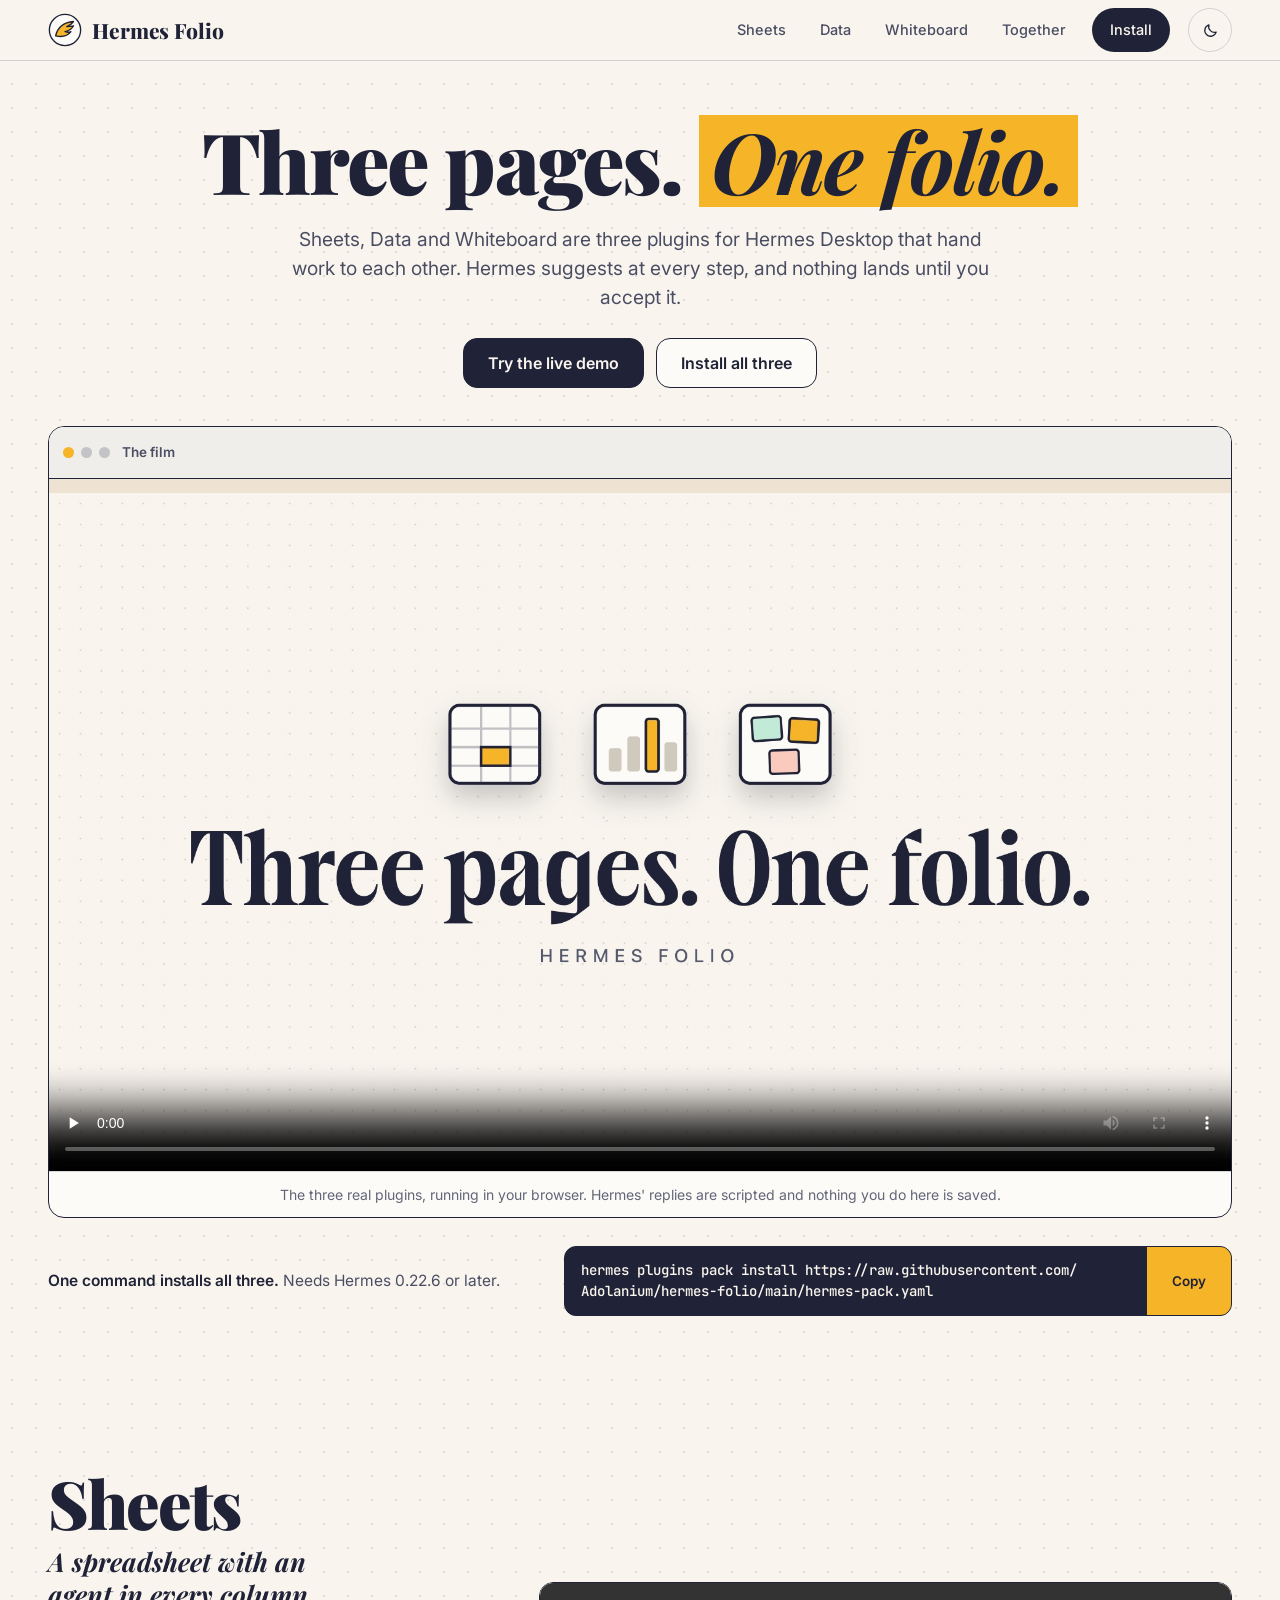
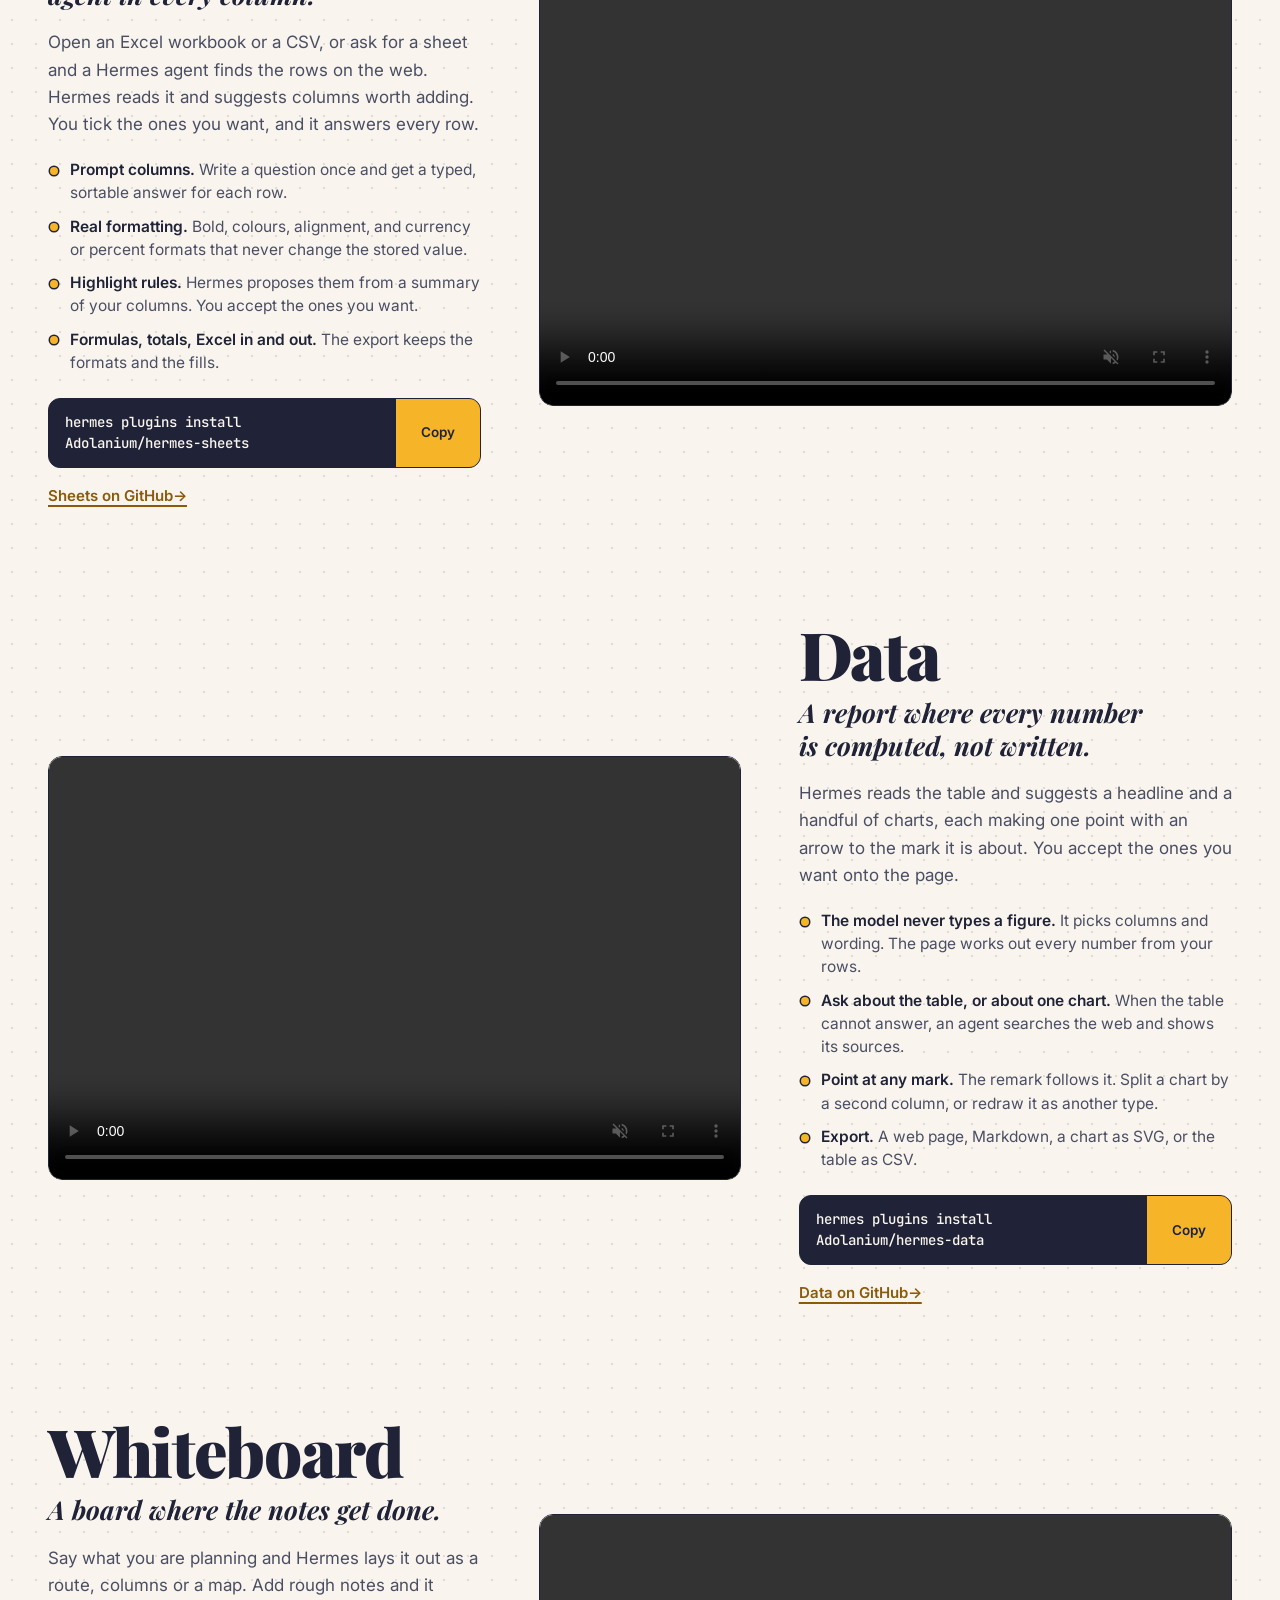
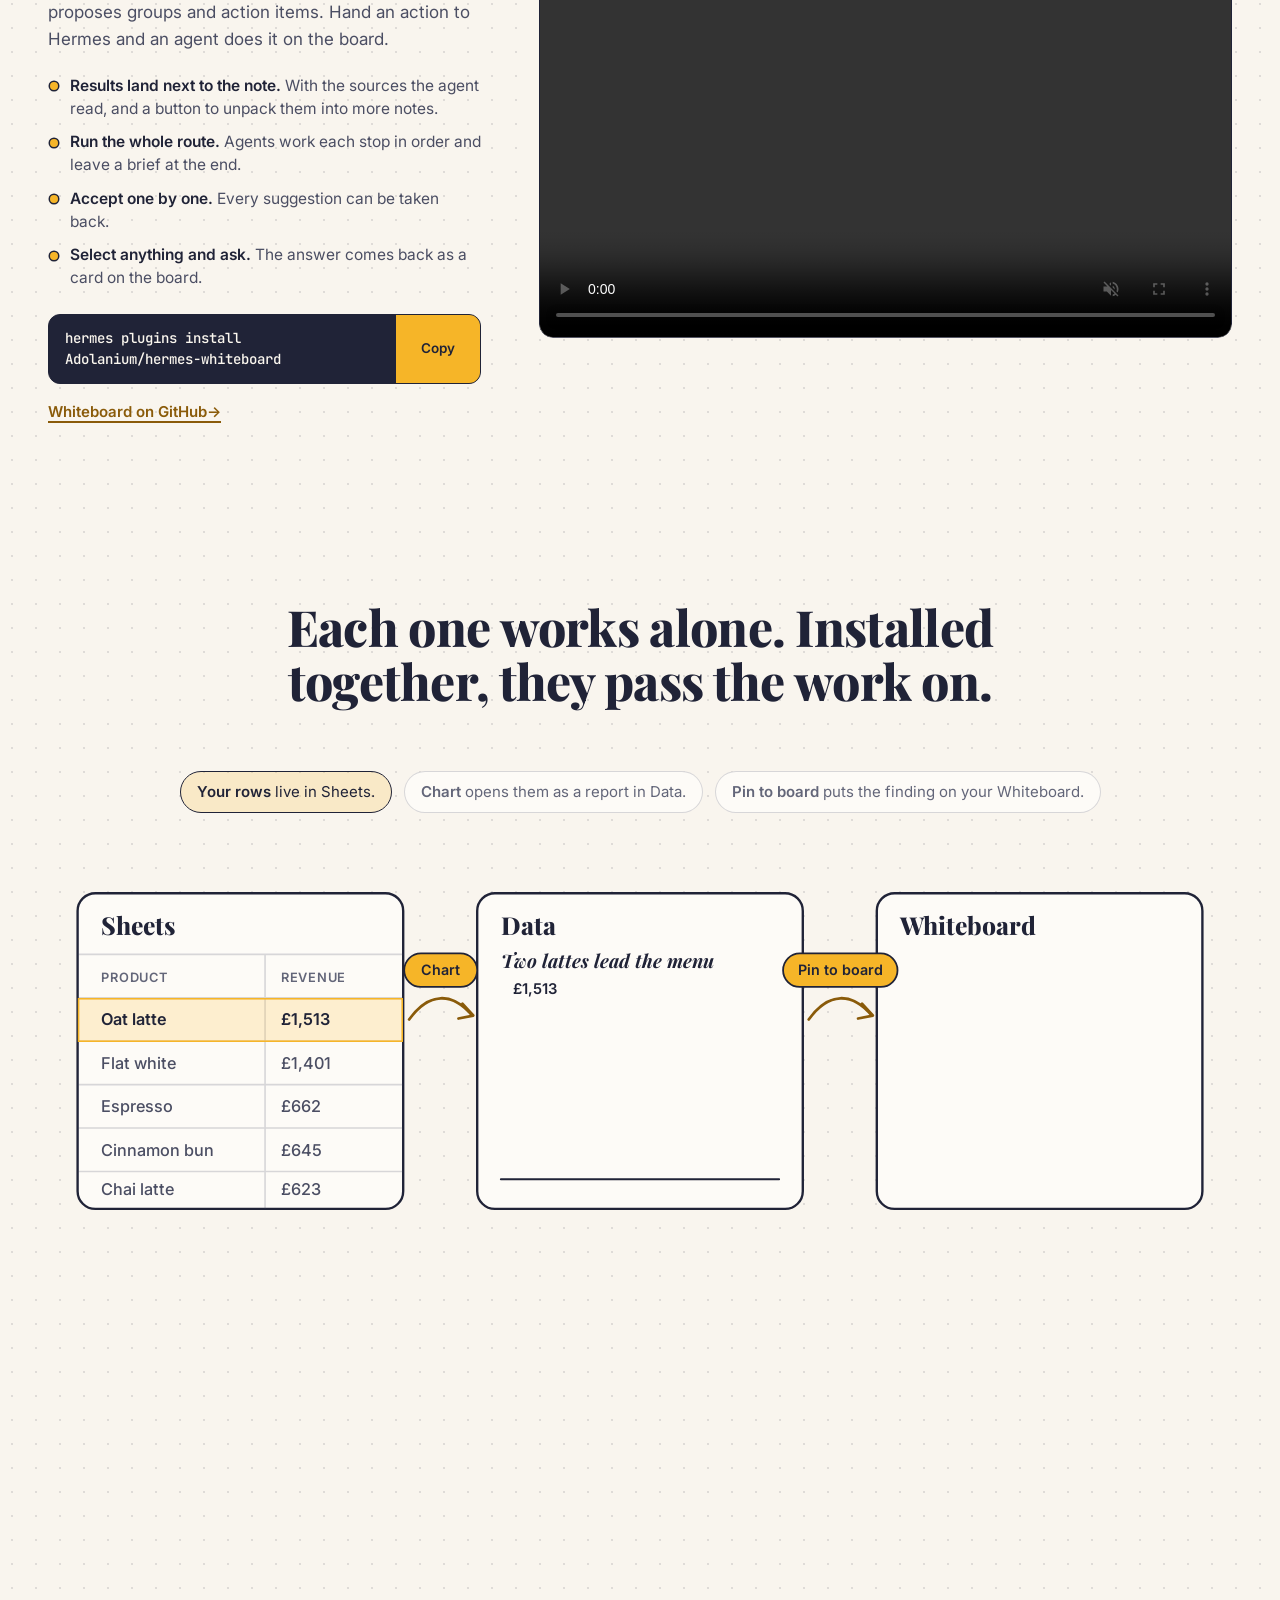
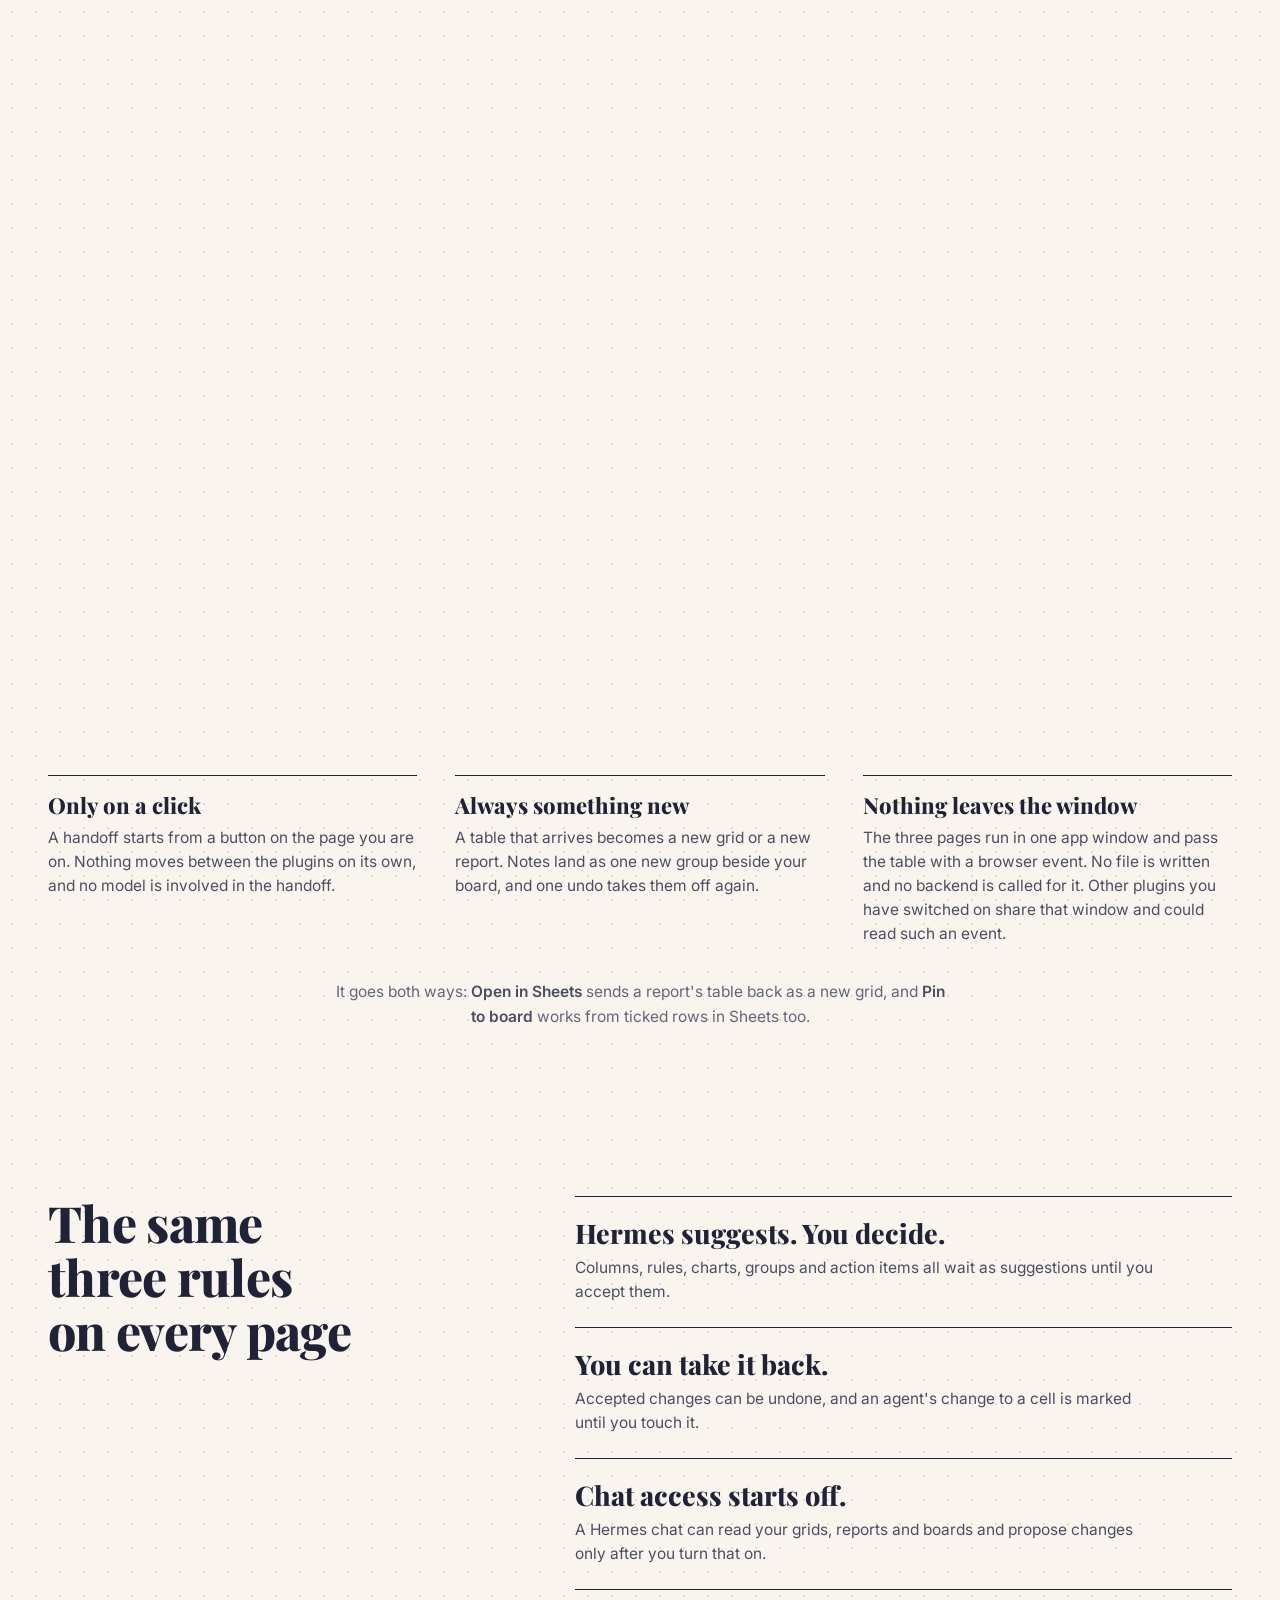
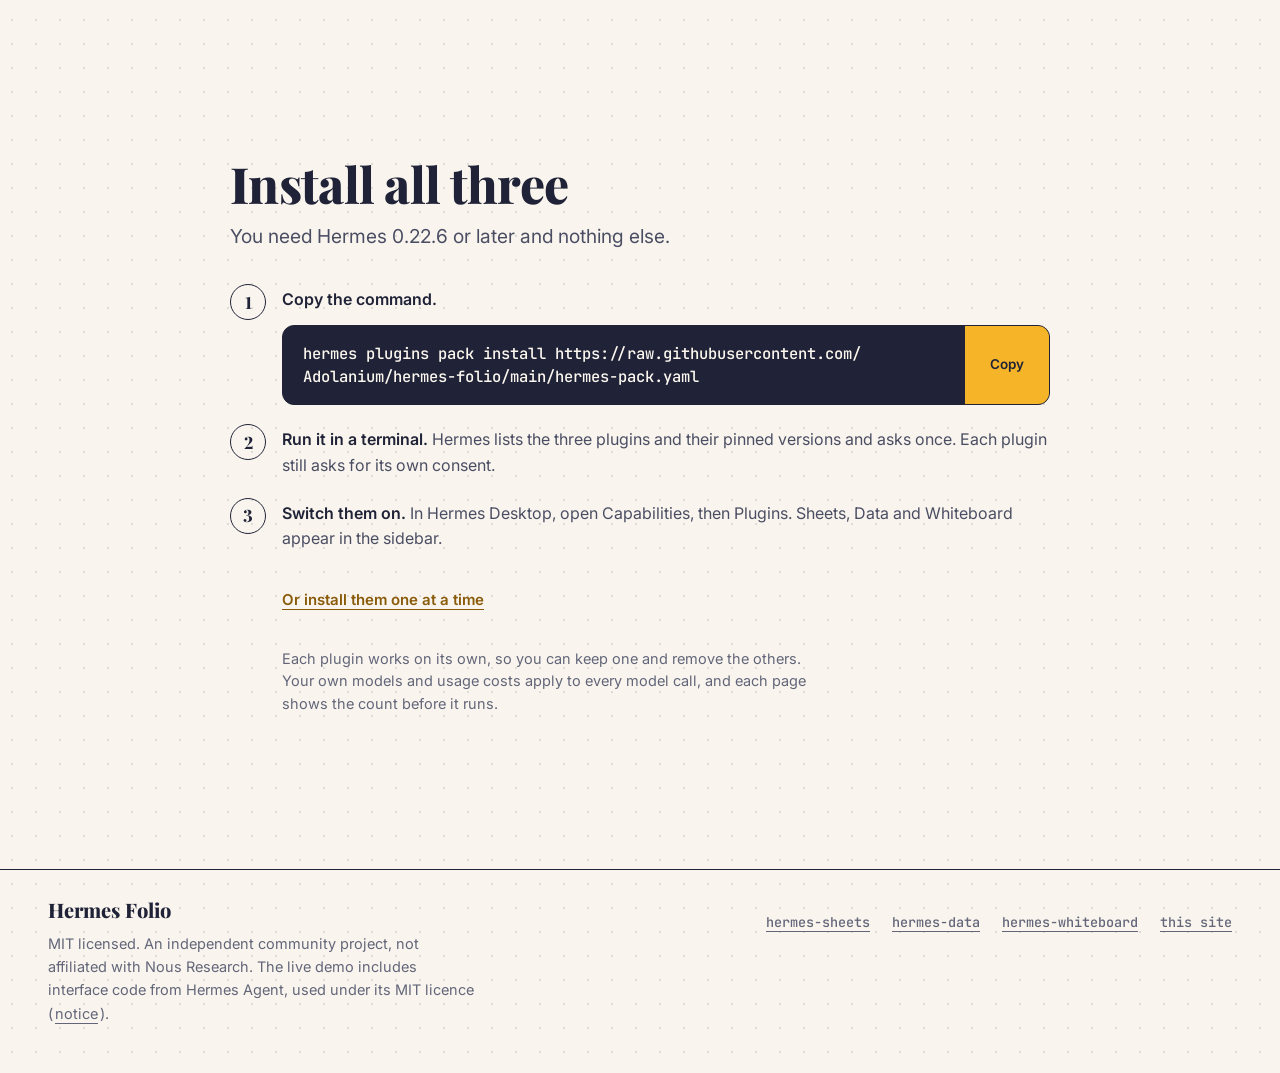
==== commit 80eec5f3: "Give link previews an explicit image Adds twitter:image, the image's size and alt text, and a canoni" ====
--- a/index.html
+++ b/index.html
@@ -5,12 +5,22 @@
 <meta name="viewport" content="width=device-width, initial-scale=1">
 <title>Hermes Folio: Sheets, Data and Whiteboard for Hermes Desktop</title>
 <meta name="description" content="Three plugins for Hermes Desktop that hand work to each other. Format a sheet, chart it in one click, and pin the findings to a board. Hermes suggests, you decide.">
-<meta property="og:title" content="Hermes Folio">
-<meta property="og:description" content="Sheets, Data and Whiteboard for Hermes Desktop. Three pages, one folio.">
-<meta property="og:image" content="https://adolanium.github.io/hermes-folio/assets/og.jpg">
+<meta property="og:site_name" content="Hermes Folio">
+<meta property="og:title" content="Hermes Folio: Sheets, Data and Whiteboard for Hermes Desktop">
+<meta property="og:description" content="Three plugins for Hermes Desktop that hand work to each other. Hermes suggests at every step, and nothing lands until you accept it.">
+<meta property="og:image" content="https://adolanium.github.io/hermes-folio/assets/card.png">
+<meta property="og:image:type" content="image/png">
+<meta property="og:image:width" content="1200">
+<meta property="og:image:height" content="630">
+<meta property="og:image:alt" content="Hermes Folio: Sheets, Data and Whiteboard, working as one">
 <meta property="og:url" content="https://adolanium.github.io/hermes-folio/">
 <meta property="og:type" content="website">
 <meta name="twitter:card" content="summary_large_image">
+<meta name="twitter:title" content="Hermes Folio: Sheets, Data and Whiteboard for Hermes Desktop">
+<meta name="twitter:description" content="Three plugins for Hermes Desktop that hand work to each other. Hermes suggests at every step, and nothing lands until you accept it.">
+<meta name="twitter:image" content="https://adolanium.github.io/hermes-folio/assets/card.png">
+<meta name="twitter:image:alt" content="Hermes Folio: Sheets, Data and Whiteboard, working as one">
+<link rel="canonical" href="https://adolanium.github.io/hermes-folio/">
 <meta name="theme-color" content="#f7f3ec">
 <link rel="icon" href="assets/mark.svg" type="image/svg+xml">
 <link rel="preconnect" href="https://fonts.googleapis.com">
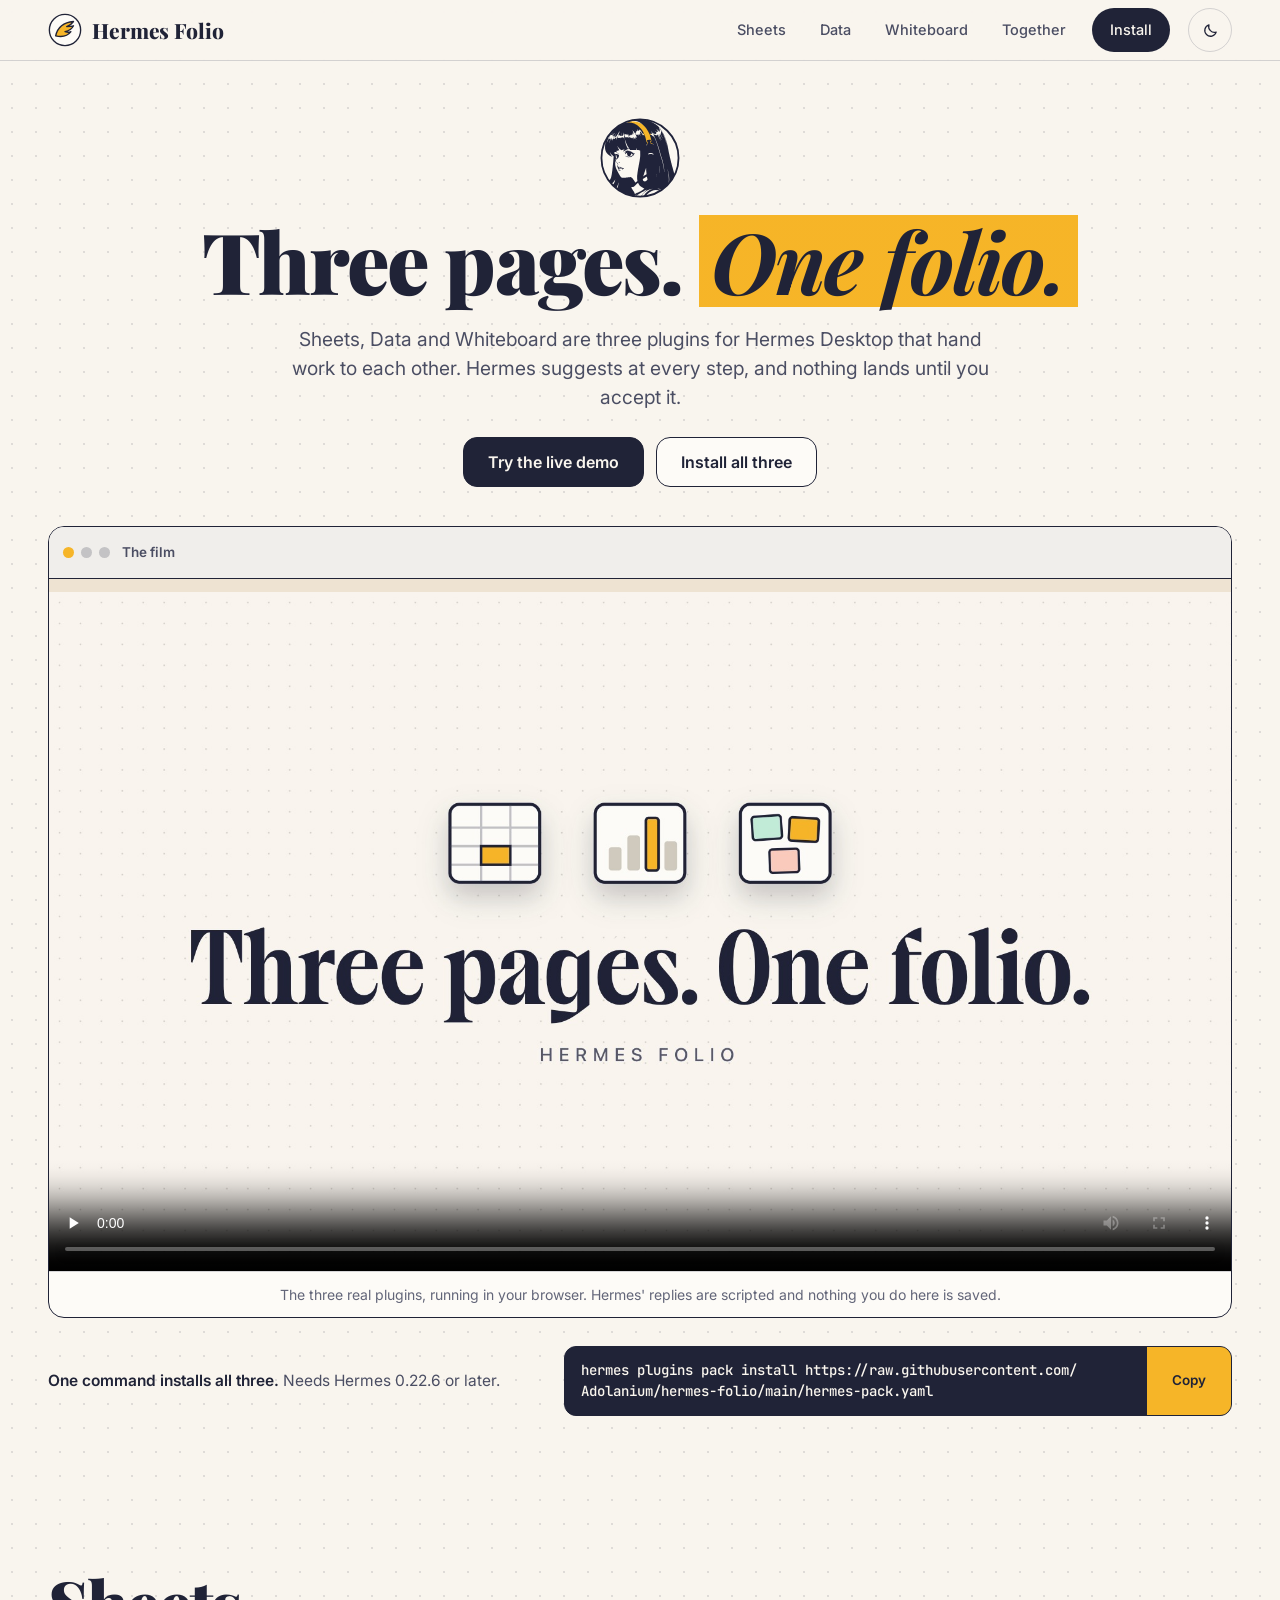
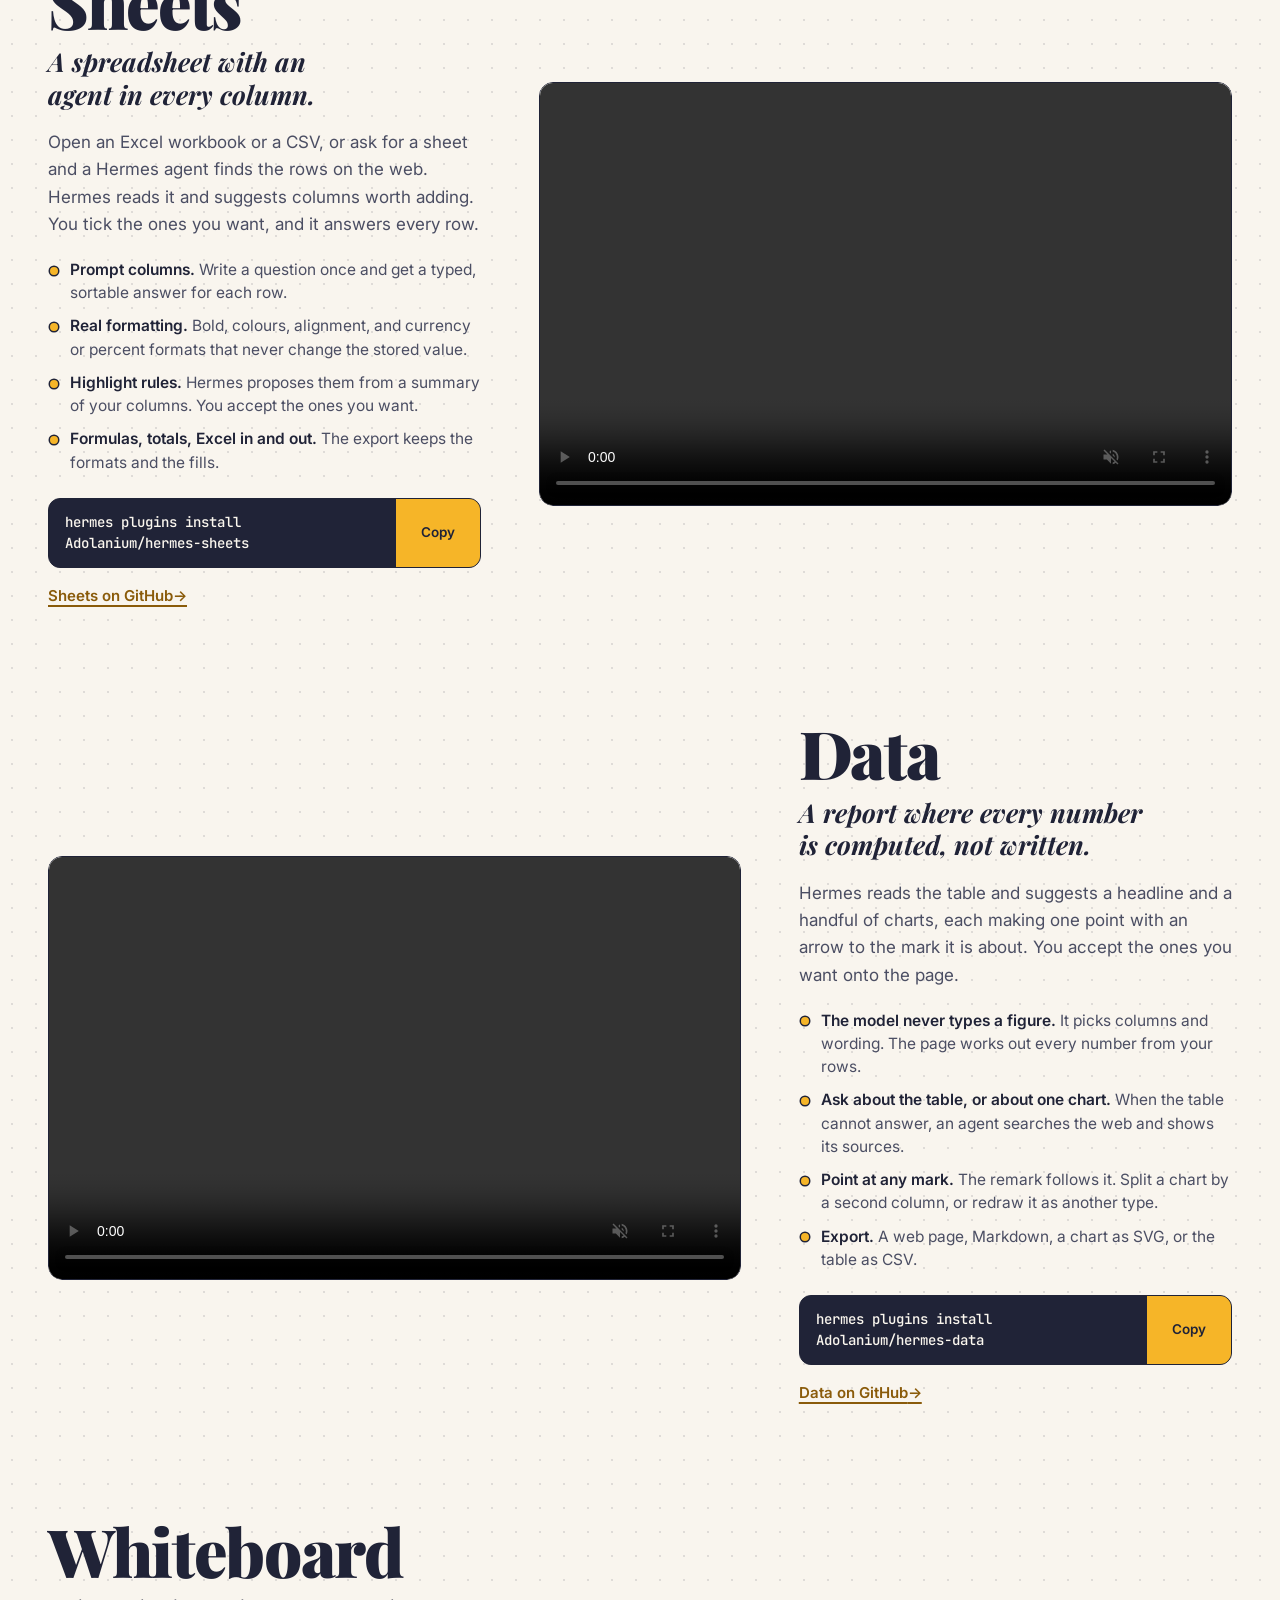
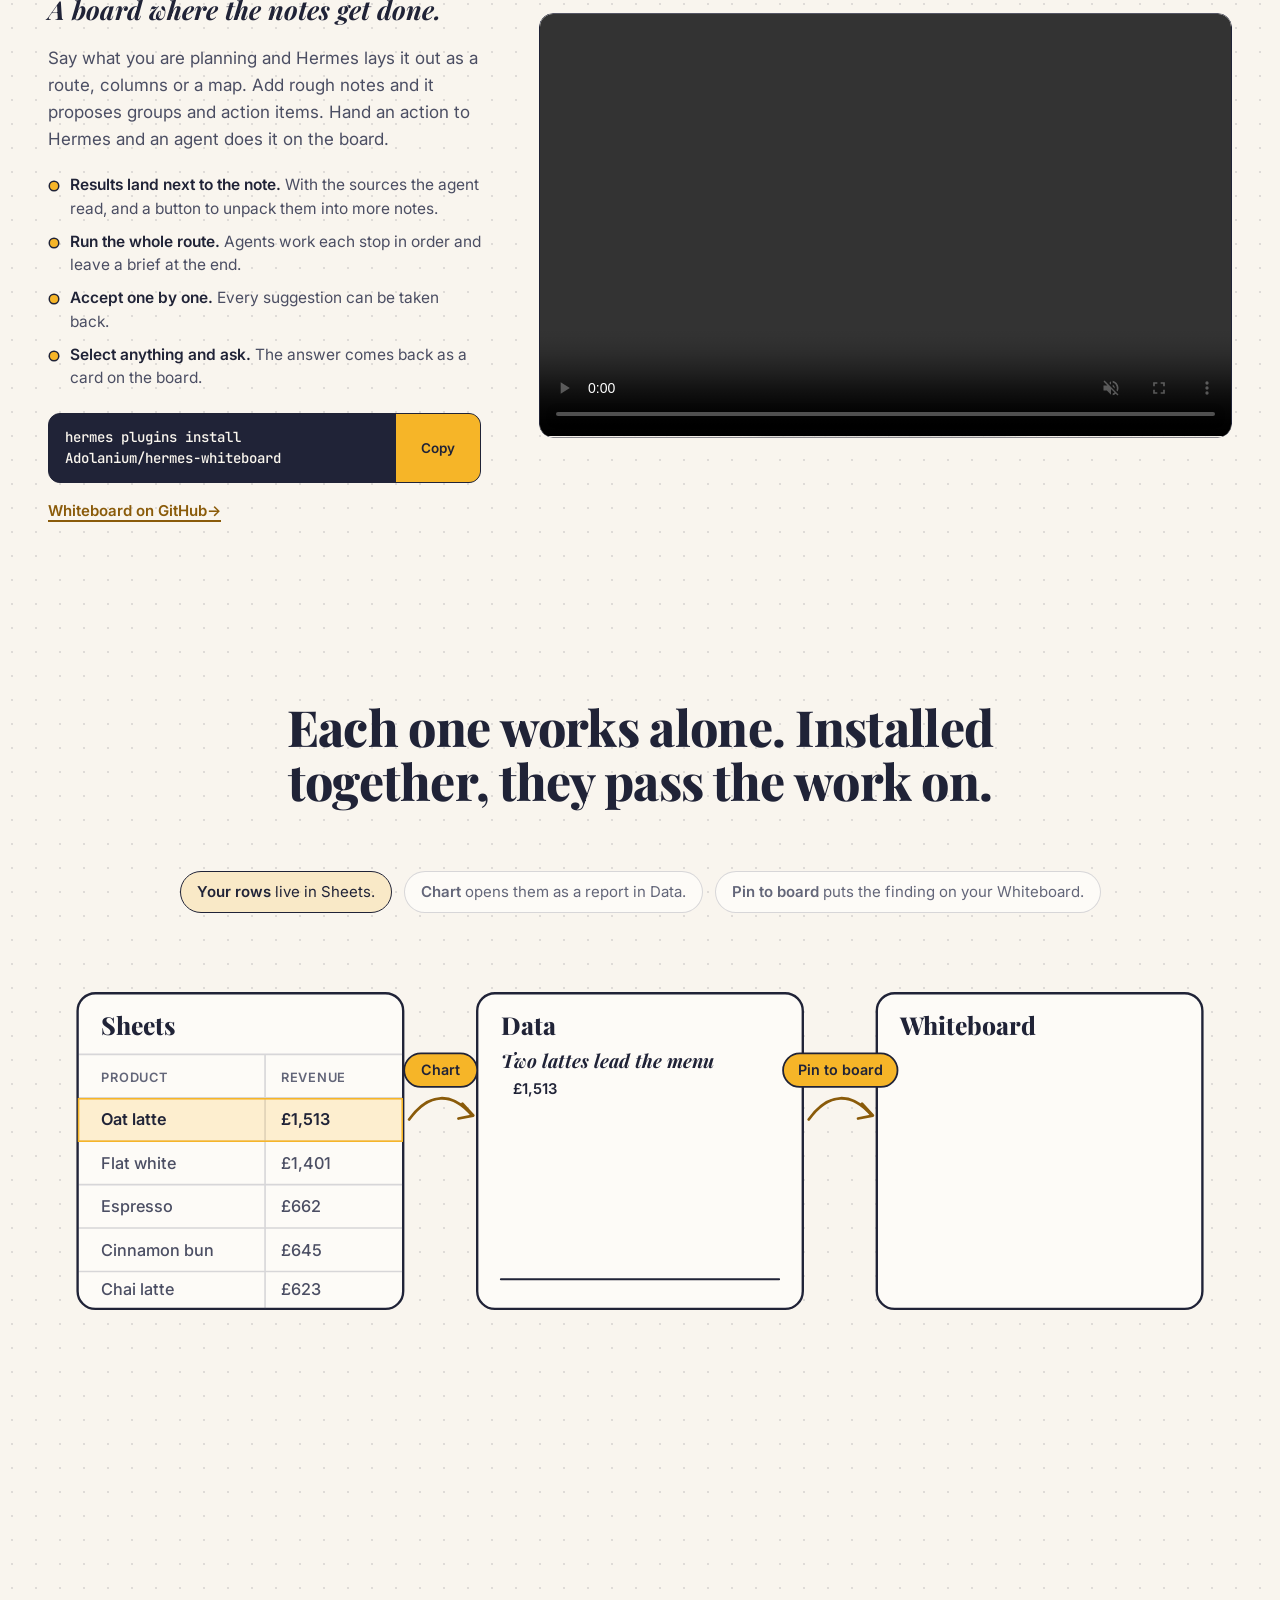
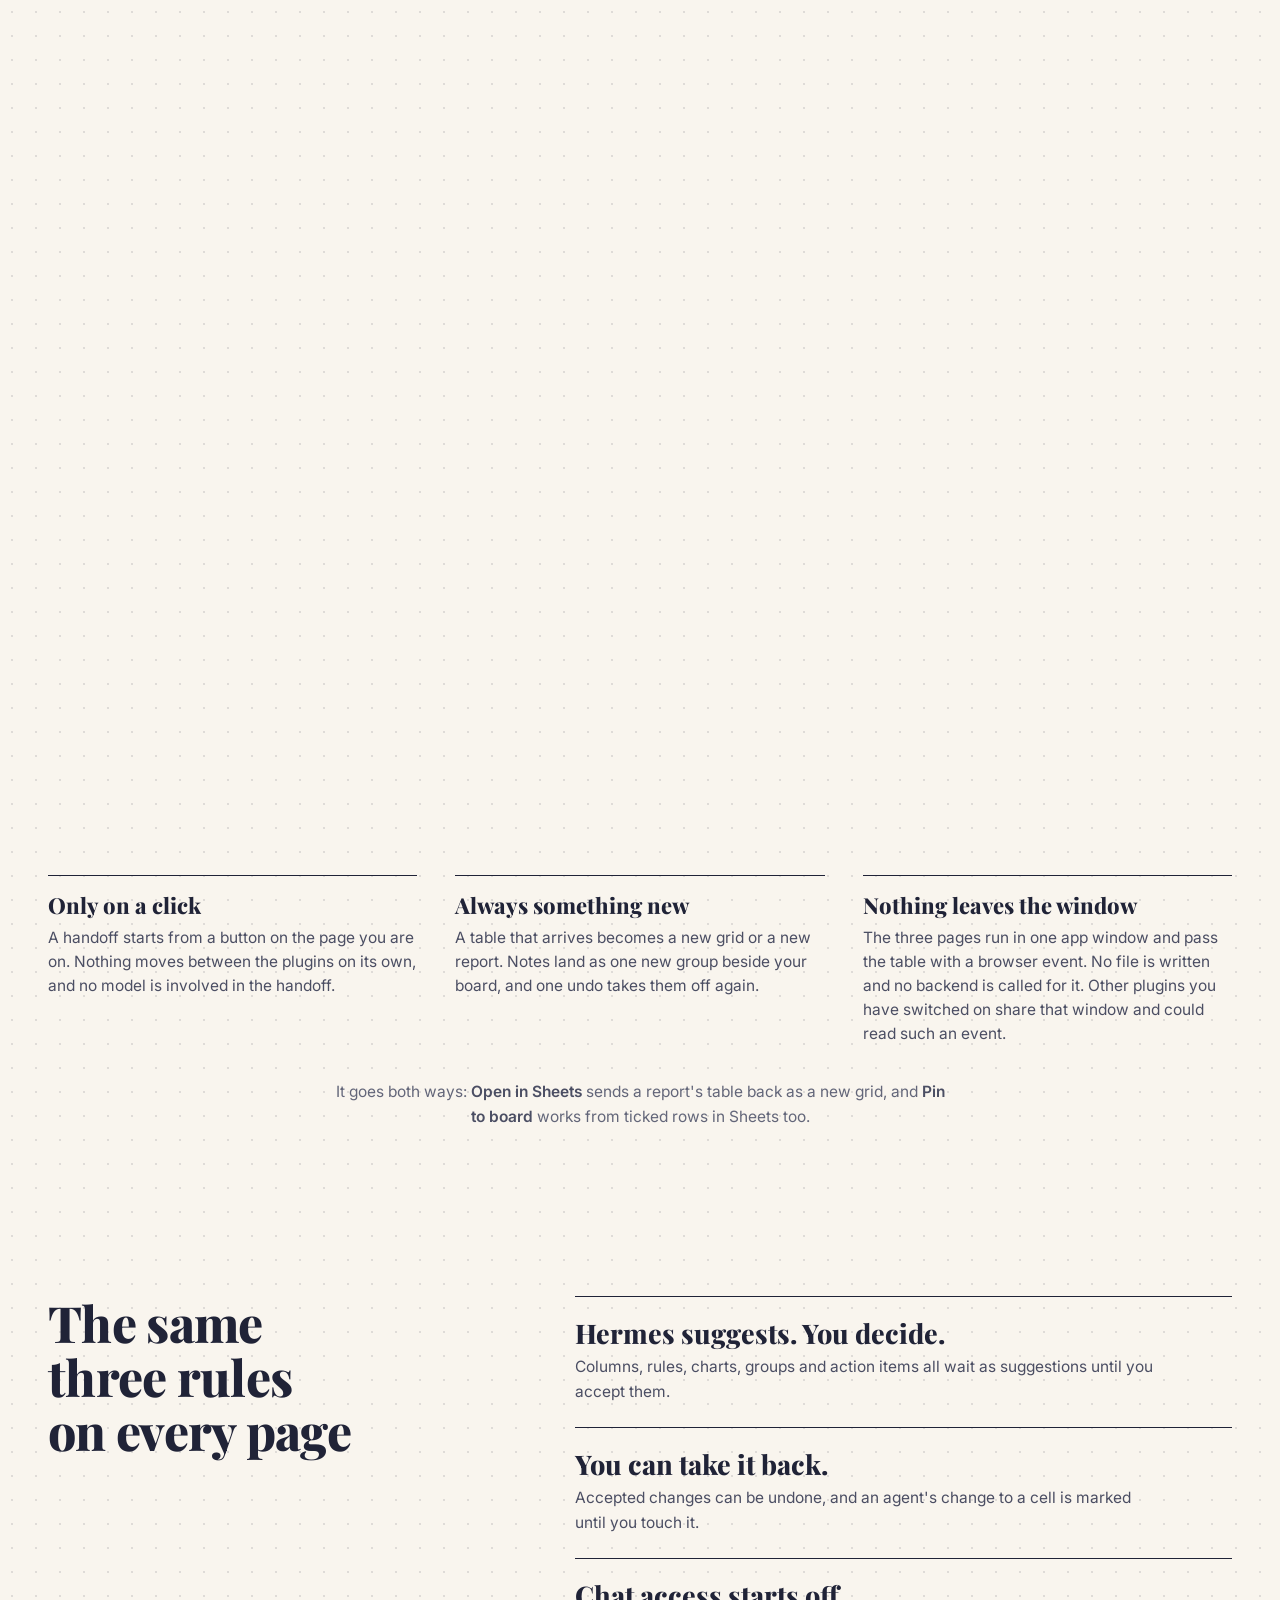
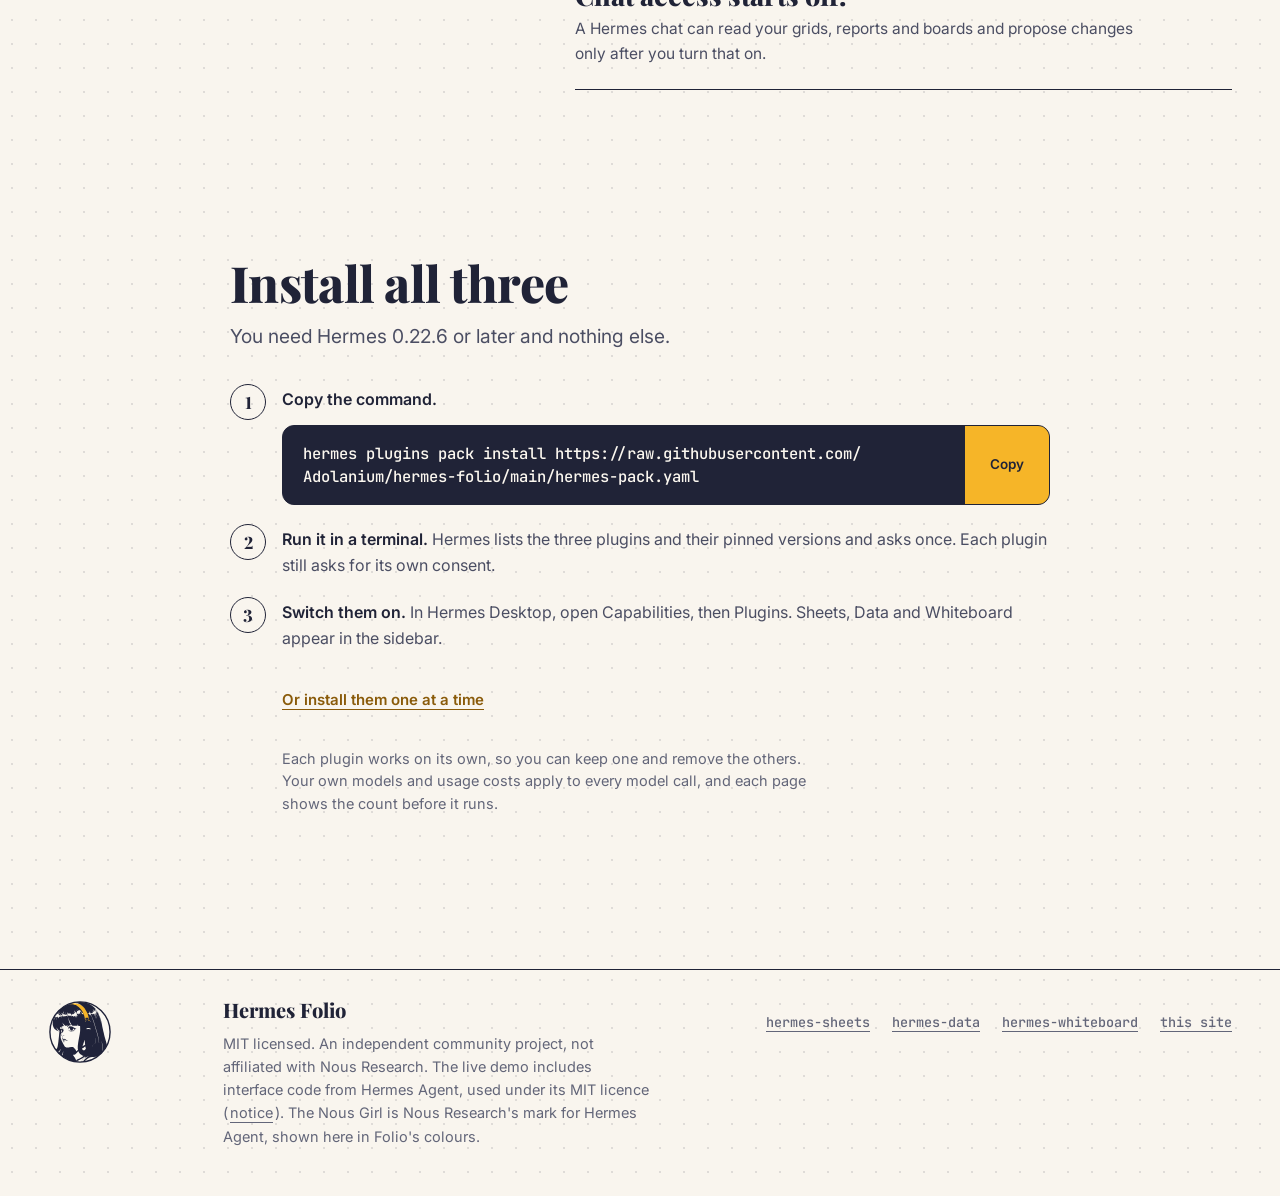
==== commit 8fa5e985: "Show the Nous Girl in Folio's colours The Hermes Agent mark, with ink linework and a gold headband, " ====
--- a/index.html
+++ b/index.html
@@ -57,6 +57,7 @@
 
 <main id="main">
   <section class="hero" aria-labelledby="hero-h">
+    <img class="girl" src="assets/nous-girl-folio.svg" width="88" height="88" alt="The Nous Girl, the Hermes Agent mark, in the Hermes Folio colours">
     <h1 id="hero-h">Three pages. <em>One folio.</em></h1>
     <p class="lede">Sheets, Data and Whiteboard are three plugins for Hermes Desktop that hand work to each other. Hermes suggests at every step, and nothing lands until you accept it.</p>
     <div class="actions">
@@ -255,9 +256,10 @@
 </main>
 
 <footer>
+  <img class="girl" src="assets/nous-girl-folio.svg" width="64" height="64" alt="" loading="lazy">
   <div>
     <b>Hermes Folio</b>
-    <p>MIT licensed. An independent community project, not affiliated with Nous Research. The live demo includes interface code from Hermes Agent, used under its MIT licence (<a href="demo/NOTICE.md">notice</a>).</p>
+    <p>MIT licensed. An independent community project, not affiliated with Nous Research. The live demo includes interface code from Hermes Agent, used under its MIT licence (<a href="demo/NOTICE.md">notice</a>). The Nous Girl is Nous Research's mark for Hermes Agent, shown here in Folio's colours.</p>
   </div>
   <nav aria-label="Repositories">
     <a href="https://github.com/Adolanium/hermes-sheets">hermes-sheets</a>
--- a/site.css
+++ b/site.css
@@ -111,6 +111,9 @@
 /* ---------------------------------------------------------------- hero */
 main > section { padding: 0 var(--gutter); }
 .hero { max-width: var(--wide); margin: 0 auto; padding-top: clamp(28px, 4.4vw, 56px); text-align: center; }
+.girl { border-radius: 50%; }
+.hero .girl { width: clamp(64px, 6.4vw, 88px); height: auto; margin: 0 auto clamp(10px, 1.4vw, 18px); }
+footer .girl { flex-shrink: 0; }
 .hero h1 { font: 900 clamp(42px, 6.6vw, 92px)/1.02 var(--display); letter-spacing: -.022em; text-wrap: balance; }
 /* A marker stroke behind the words, in dark ink on gold in both themes. */
 .hero h1 em { font-style: italic; font-weight: 700; color: var(--night); background: linear-gradient(transparent 10%, var(--gold) 10%, var(--gold) 92%, transparent 92%); padding: 0 .14em; border-radius: .08em; white-space: nowrap; -webkit-box-decoration-break: clone; box-decoration-break: clone; }
